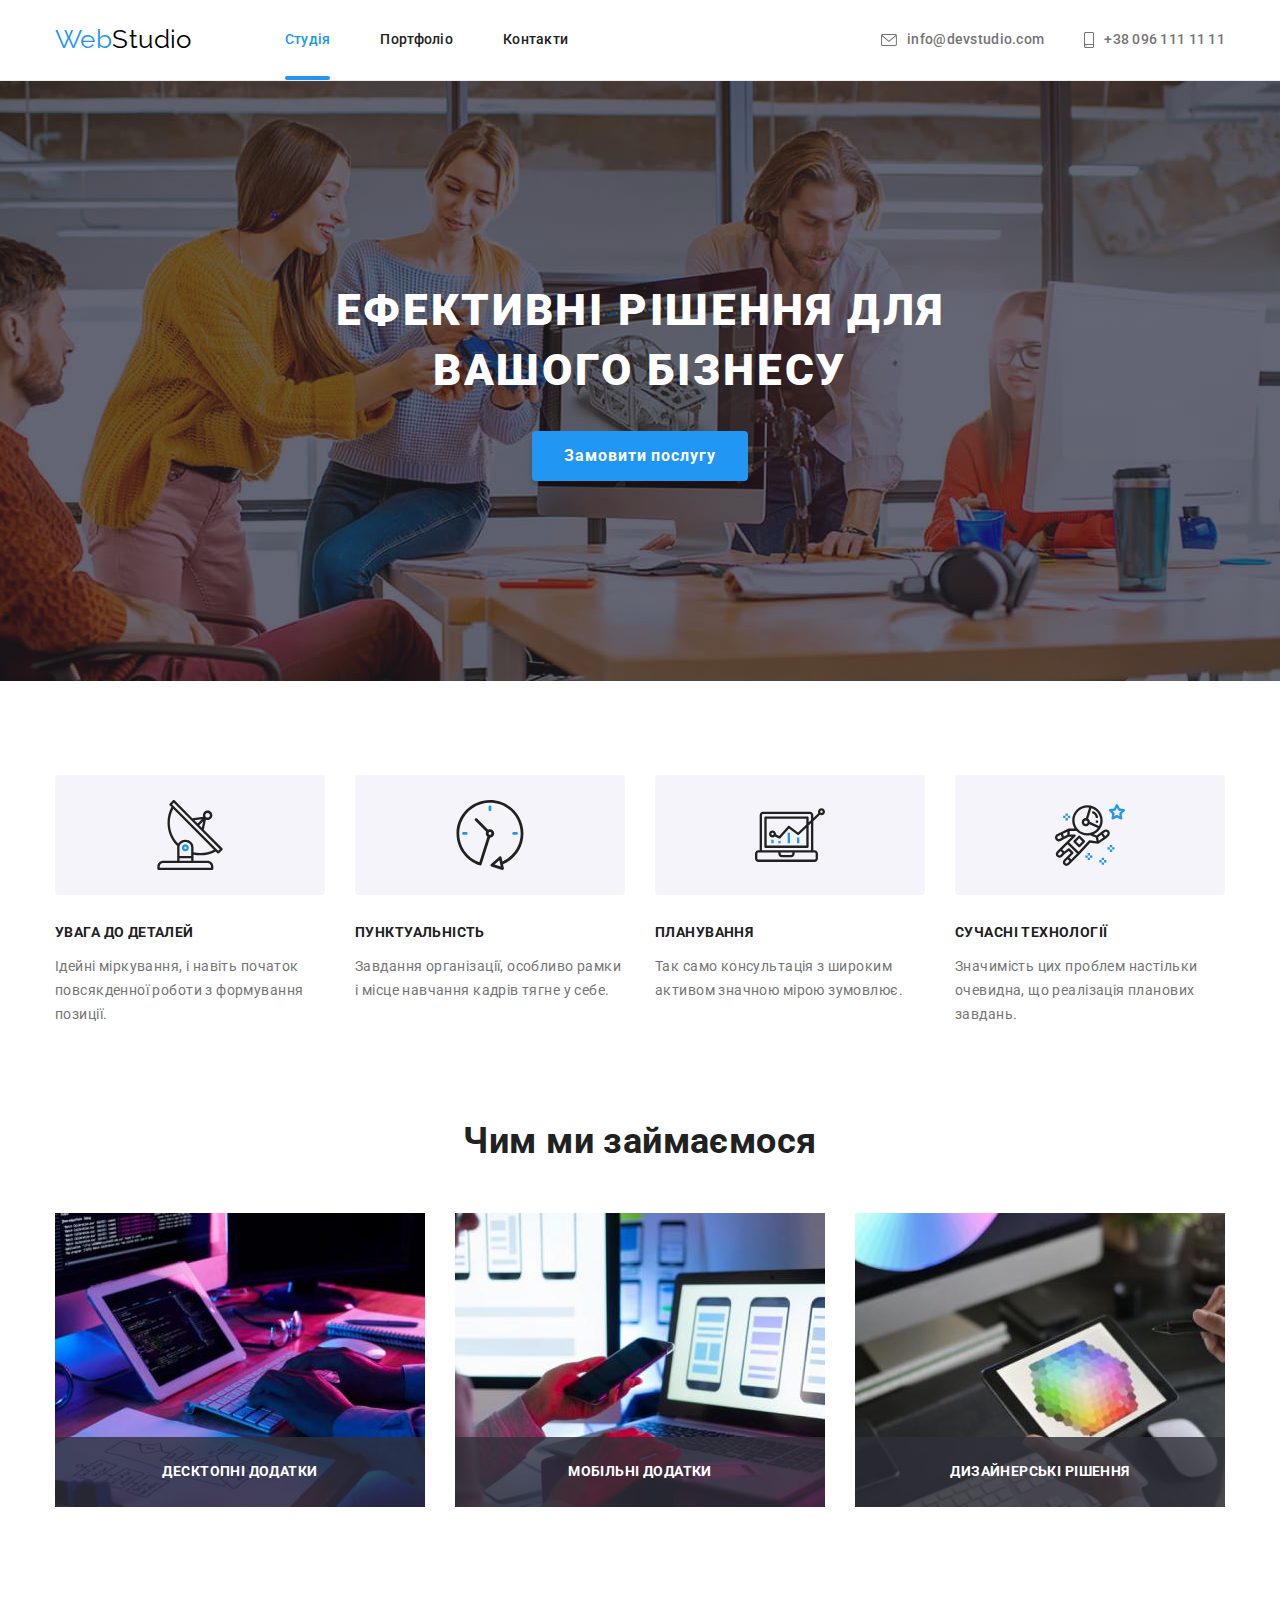
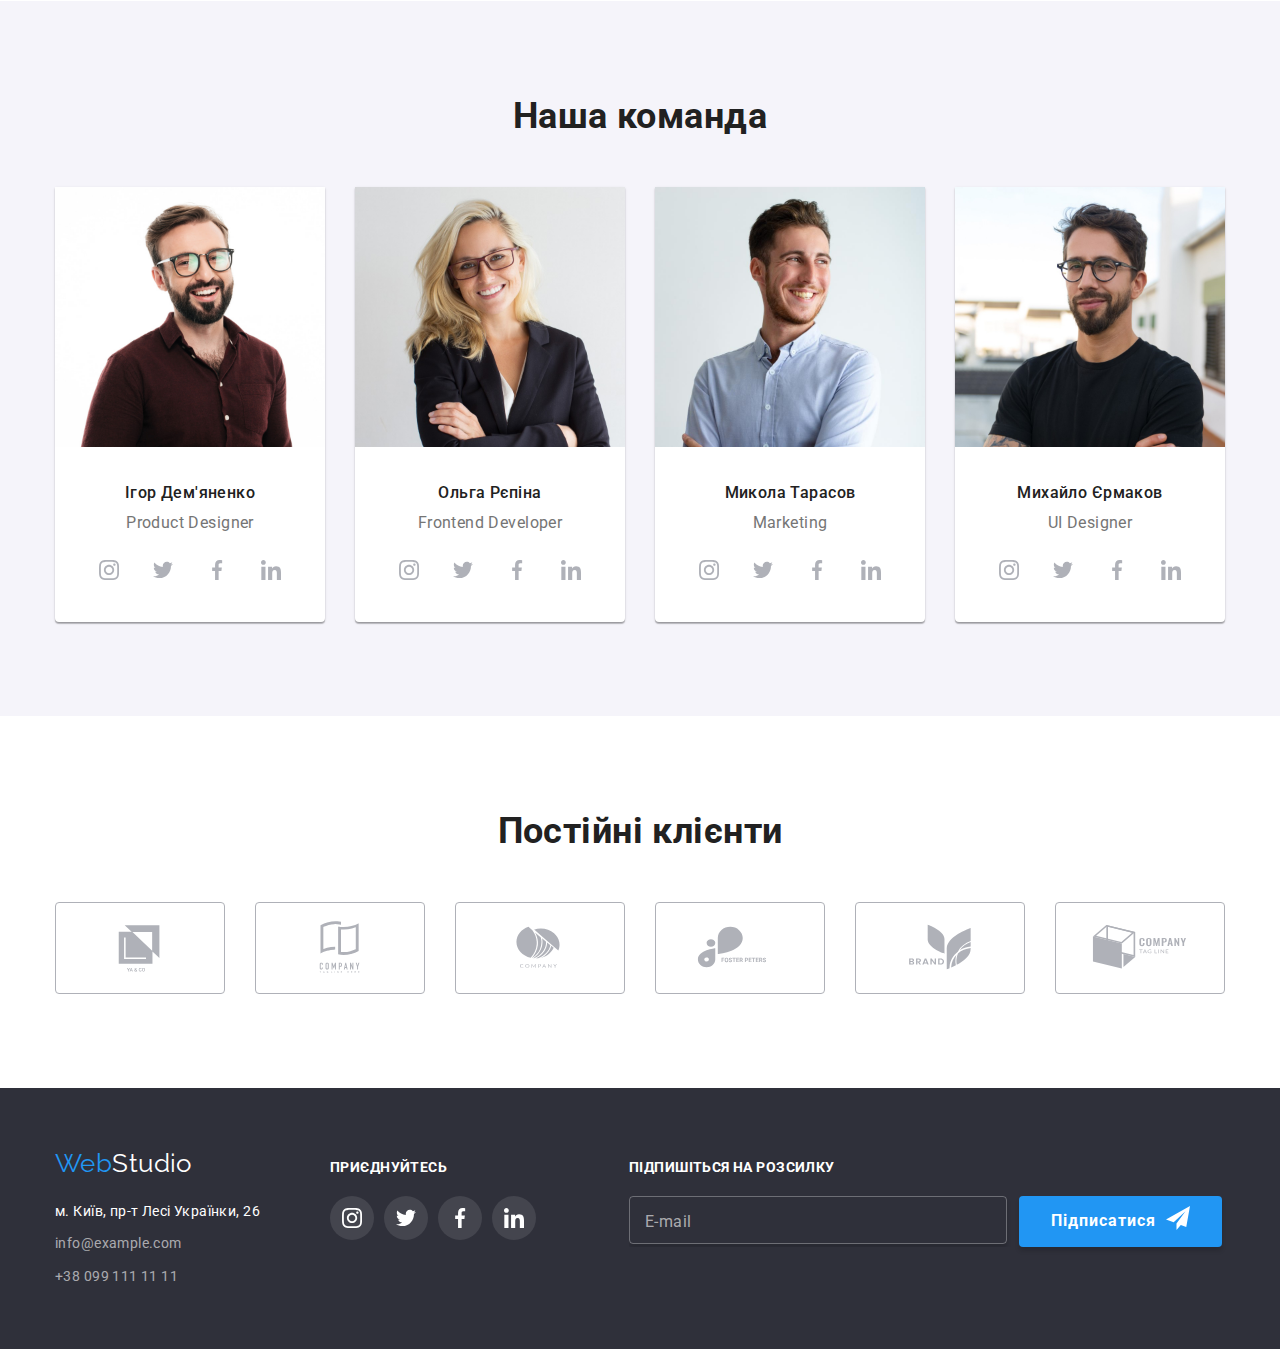
==== index.html @ c9db3774 "init project" ====
<!DOCTYPE html>
<html lang="uk">
  <head>
    <meta charset="UTF-8" />
    <meta http-equiv="X-UA-Compatible" content="IE=edge" />
    <meta name="viewport" content="width=device-width, initial-scale=1.0" />
    <title>WebStudio</title>

    <link rel="preconnect" href="https://fonts.googleapis.com" />
    <link rel="preconnect" href="https://fonts.gstatic.com" crossorigin />
    <link
      href="https://fonts.googleapis.com/css2?family=Raleway:wght@700&family=Roboto:wght@400;500;700;900&display=swap"
      rel="stylesheet"
    />
    <link
      rel="stylesheet"
      href="https://cdnjs.cloudflare.com/ajax/libs/modern-normalize/1.1.0/modern-normalize.min.css"
    />
    <link rel="stylesheet" href="./css/main.min.css" />
  </head>

  <body>
    <header class="page-header">
      <div class="container page-header__main-nav">
        <a href="./index.html" class="logo page-header__logo"
          ><span class="logo__text">Web</span>Studio</a
        >

        <nav class="page-header__nav">
          <ul class="site-nav">
            <li class="site-nav__item">
              <a href="./index.html" class="site-nav__link site-nav__link--current"
                >Студія</a
              >
            </li>
            <li class="site-nav__item">
              <a href="./portfolio.html" class="site-nav__link">Портфоліо</a>
            </li>
            <li class="site-nav__item">
              <a href="/" class="site-nav__link">Контакти</a>
            </li>
          </ul>
        </nav>

        <ul class="contact">
          <li class="contact__item">
            <a href="mailto:info@devstudio.com" class="contact__link">
              <svg class="contact__icon" width="16" height="12">
                <use href="./images/symbol-defs.svg#icon-envelope"></use>
              </svg>
              <span>info@devstudio.com</span>
            </a>
          </li>
          <li class="contact__item">
            <a href="tel:+380961111111" class="contact__link">
              <svg class="contact__icon" width="10" height="16">
                <use href="./images/symbol-defs.svg#icon-smartphone"></use>
              </svg>
              <span>+38 096 111 11 11</span>
            </a>
          </li>
        </ul>
      </div>
    </header>

    <main>
      <section class="hero">
        <h1 class="hero__title">Ефективні рішення для вашого бізнесу</h1>
        <button class="button" type="button" data-modal-open>
          Замовити послугу
        </button>
      </section>

      <section class="section features-page">
        <div class="container">
          <h2 class="section__title visually-hidden">Особливості</h2>

          <ul class="features">
            <li class="features__item">
              <div class="features__icon-box">
                <svg class="features__icon" width="70" height="70">
                  <use href="./images/symbol-defs.svg#icon-antenna"></use>
                </svg>
              </div>
              <h3 class="features__title">УВАГА ДО ДЕТАЛЕЙ</h3>
              <p class="features__text">
                Ідейні міркування, і навіть початок повсякденної роботи з
                формування позиції.
              </p>
            </li>
            <li class="features__item">
              <div class="features__icon-box">
                <svg class="features__icon" width="70" height="70">
                  <use href="./images/symbol-defs.svg#icon-clock"></use>
                </svg>
              </div>
              <h3 class="features__title">ПУНКТУАЛЬНІСТЬ</h3>
              <p class="features__text">
                Завдання організації, особливо рамки і місце навчання кадрів
                тягне у себе.
              </p>
            </li>
            <li class="features__item">
              <div class="features__icon-box">
                <svg class="features__icon" width="70" height="70">
                  <use href="./images/symbol-defs.svg#icon-diagram"></use>
                </svg>
              </div>
              <h3 class="features__title">ПЛАНУВАННЯ</h3>
              <p class="features__text">
                Так само консультація з широким активом значною мірою зумовлює.
              </p>
            </li>
            <li class="features__item">
              <div class="features__icon-box">
                <svg class="features__icon" width="70" height="70">
                  <use href="./images/symbol-defs.svg#icon-astronaut"></use>
                </svg>
              </div>
              <h3 class="features__title">СУЧАСНІ ТЕХНОЛОГІЇ</h3>
              <p class="features__text">
                Значимість цих проблем настільки очевидна, що реалізація
                планових завдань.
              </p>
            </li>
          </ul>
        </div>
      </section>

      <section class="section directions-page">
        <div class="container">
          <h2 class="section__title">Чим ми займаємося</h2>

          <ul class="directions">
            <li class="directions__item">
              <img
                class="directions__img"
                src="./images/box1.jpeg"
                alt="Десктопні додатки"
                width="370"
              />
              <p class="directions__text">Десктопні додатки</p>
            </li>
            <li class="directions__item">
              <img
                class="directions__img"
                src="./images/box2.jpeg"
                alt="Мобільні додатки"
                width="370"
              />
              <p class="directions__text">Мобільні додатки</p>
            </li>
            <li class="directions__item">
              <img
                class="directions__img"
                src="./images/box3.jpeg"
                alt="Дизайнерські рішення"
                width="370"
              />
              <p class="directions__text">Дизайнерські рішення</p>
            </li>
          </ul>
        </div>
      </section>

      <section class="section team-page">
        <div class="container">
          <h2 class="section__title">Наша команда</h2>

          <ul class="team">
            <li class="team__item">
              <img
                class="team__photo"
                src="./images/team-card-1.jpeg"
                alt="Фото Ігоря Дем'яненко"
                width="270"
                height="260"
              />
              <h3 class="team__title">Ігор Дем'яненко</h3>
              <p class="team__text">Product Designer</p>

              <ul class="list social-links">
                <li class="social__item">
                  <a
                    href="/"
                    class="social__link"
                    aria-label="Посилання на інстаграм"
                  >
                    <svg
                      class="social__icon--color-gray"
                      width="20"
                      height="20"
                    >
                      <use href="./images/symbol-defs.svg#icon-instagram"></use>
                    </svg>
                  </a>
                </li>
                <li class="social__item">
                  <a
                    href="/"
                    class="social__link"
                    aria-label="Посилання на твітер"
                  >
                    <svg
                      class="social__icon--color-gray"
                      width="20"
                      height="20"
                    >
                      <use href="./images/symbol-defs.svg#icon-twitter"></use>
                    </svg>
                  </a>
                </li>
                <li class="social__item">
                  <a
                    href="/"
                    class="social__link"
                    aria-label="Посилання на фейсбук"
                  >
                    <svg
                      class="social__icon--color-gray"
                      width="20"
                      height="20"
                    >
                      <use href="./images/symbol-defs.svg#icon-facebook"></use>
                    </svg>
                  </a>
                </li>
                <li class="social__item">
                  <a
                    href="/"
                    class="social__link"
                    aria-label="Посилання на лінкедін"
                  >
                    <svg
                      class="social__icon--color-gray"
                      width="20"
                      height="20"
                    >
                      <use href="./images/symbol-defs.svg#icon-linkedin"></use>
                    </svg>
                  </a>
                </li>
              </ul>
            </li>

            <li class="team__item">
              <img
                class="team__photo"
                src="./images/team-card-2.jpeg"
                alt="Фото Ольги Рєпіной"
                width="270"
                height="260"
              />
              <h3 class="team__title">Ольга Рєпіна</h3>
              <p class="team__text">Frontend Developer</p>

              <ul class="list social-links">
                <li class="social__item">
                  <a
                    href="/"
                    class="social__link"
                    aria-label="Посилання на інстаграм"
                  >
                    <svg
                      class="social__icon--color-gray"
                      width="20"
                      height="20"
                    >
                      <use href="./images/symbol-defs.svg#icon-instagram"></use>
                    </svg>
                  </a>
                </li>
                <li class="social__item">
                  <a
                    href="/"
                    class="social__link"
                    aria-label="Посилання на твітер"
                  >
                    <svg
                      class="social__icon--color-gray"
                      width="20"
                      height="20"
                    >
                      <use href="./images/symbol-defs.svg#icon-twitter"></use>
                    </svg>
                  </a>
                </li>
                <li class="social__item">
                  <a
                    href="/"
                    class="social__link"
                    aria-label="Посилання на фейсбук"
                  >
                    <svg
                      class="social__icon--color-gray"
                      width="20"
                      height="20"
                    >
                      <use href="./images/symbol-defs.svg#icon-facebook"></use>
                    </svg>
                  </a>
                </li>
                <li class="social__item">
                  <a
                    href="/"
                    class="social__link"
                    aria-label="Посилання на лінкедін"
                  >
                    <svg
                      class="social__icon--color-gray"
                      width="20"
                      height="20"
                    >
                      <use href="./images/symbol-defs.svg#icon-linkedin"></use>
                    </svg>
                  </a>
                </li>
              </ul>
            </li>

            <li class="team__item">
              <img
                class="team__photo"
                src="./images/team-card-3.jpeg"
                alt="Фото Миколи Тарасова"
                width="270"
                height="260"
              />
              <h3 class="team__title">Микола Тарасов</h3>
              <p class="team__text">Marketing</p>

              <ul class="list social-links">
                <li class="social__item">
                  <a
                    href="/"
                    class="social__link"
                    aria-label="Посилання на інстаграм"
                  >
                    <svg
                      class="social__icon--color-gray"
                      width="20"
                      height="20"
                    >
                      <use href="./images/symbol-defs.svg#icon-instagram"></use>
                    </svg>
                  </a>
                </li>
                <li class="social__item">
                  <a
                    href="/"
                    class="social__link"
                    aria-label="Посилання на твітер"
                  >
                    <svg
                      class="social__icon--color-gray"
                      width="20"
                      height="20"
                    >
                      <use href="./images/symbol-defs.svg#icon-twitter"></use>
                    </svg>
                  </a>
                </li>
                <li class="social__item">
                  <a
                    href="/"
                    class="social__link"
                    aria-label="Посилання на фейсбук"
                  >
                    <svg
                      class="social__icon--color-gray"
                      width="20"
                      height="20"
                    >
                      <use href="./images/symbol-defs.svg#icon-facebook"></use>
                    </svg>
                  </a>
                </li>
                <li class="social__item">
                  <a
                    href="/"
                    class="social__link"
                    aria-label="Посилання на лінкедін"
                  >
                    <svg
                      class="social__icon--color-gray"
                      width="20"
                      height="20"
                    >
                      <use href="./images/symbol-defs.svg#icon-linkedin"></use>
                    </svg>
                  </a>
                </li>
              </ul>
            </li>

            <li class="team__item">
              <img
                class="team__photo"
                src="./images/team-card-4.jpeg"
                alt="Фото Михайла Єрмакова"
                width="270"
                height="260"
              />
              <h3 class="team__title">Михайло Єрмаков</h3>
              <p class="team__text">UI Designer</p>

              <ul class="list social-links">
                <li class="social__item">
                  <a
                    href="/"
                    class="social__link"
                    aria-label="Посилання на інстаграм"
                  >
                    <svg
                      class="social__icon--color-gray"
                      width="20"
                      height="20"
                    >
                      <use href="./images/symbol-defs.svg#icon-instagram"></use>
                    </svg>
                  </a>
                </li>
                <li class="social__item">
                  <a
                    href="/"
                    class="social__link"
                    aria-label="Посилання на твітер"
                  >
                    <svg
                      class="social__icon--color-gray"
                      width="20"
                      height="20"
                    >
                      <use href="./images/symbol-defs.svg#icon-twitter"></use>
                    </svg>
                  </a>
                </li>
                <li class="social__item">
                  <a
                    href="/"
                    class="social__link"
                    aria-label="Посилання на фейсбук"
                  >
                    <svg
                      class="social__icon--color-gray"
                      width="20"
                      height="20"
                    >
                      <use href="./images/symbol-defs.svg#icon-facebook"></use>
                    </svg>
                  </a>
                </li>
                <li class="social__item">
                  <a
                    href="/"
                    class="social__link"
                    aria-label="Посилання на лінкедін"
                  >
                    <svg
                      class="social__icon--color-gray"
                      width="20"
                      height="20"
                    >
                      <use href="./images/symbol-defs.svg#icon-linkedin"></use>
                    </svg>
                  </a>
                </li>
              </ul>
            </li>
          </ul>
        </div>
      </section>

      <section class="section clients-page">
        <div class="container">
          <h2 class="section__title">Постійні клієнти</h2>

          <ul class="clients">
            <li class="clients__item">
              <a href="/" class="clients__link" aria-label="Посилання на клієнта 1">
                <svg class="clients__icon" width="106" height="60">
                  <use href="./images/symbol-defs.svg#icon-client-one"></use>
                </svg>
              </a>
            </li>
            <li class="clients__item">
              <a href="" class="clients__link" aria-label="Посилання на клієнта 2">
                <svg class="clients__icon" width="106" height="60">
                  <use href="./images/symbol-defs.svg#icon-client-two"></use>
                </svg>
              </a>
            </li>
            <li class="clients__item">
              <a href="" class="clients__link" aria-label="Посилання на клієнта 3">
                <svg class="clients__icon" width="106" height="60">
                  <use href="./images/symbol-defs.svg#icon-client-three"></use>
                </svg>
              </a>
            </li>
            <li class="clients__item">
              <a href="" class="clients__link" aria-label="Посилання на клієнта 4">
                <svg class="clients__icon" width="106" height="60">
                  <use href="./images/symbol-defs.svg#icon-client-four"></use>
                </svg>
              </a>
            </li>
            <li class="clients__item">
              <a href="" class="clients__link" aria-label="Посилання на клієнта 5">
                <svg class="clients__icon" width="106" height="60">
                  <use href="./images/symbol-defs.svg#icon-client-five"></use>
                </svg>
              </a>
            </li>
            <li class="clients__item">
              <a href="" class="clients__link" aria-label="Посилання на клієнта 6">
                <svg class="clients__icon" width="106" height="60">
                  <use href="./images/symbol-defs.svg#icon-client-six"></use>
                </svg>
              </a>
            </li>
          </ul>
        </div>
      </section>
    </main>

    <footer class="page-footer">
      <div class="container page-footer__container">
        <div class="address-page">
          <a href="./index.html" class="logo page-footer__logo"
            ><span class="logo__text">Web</span>Studio</a
          >

          <address>
            <ul class="address">
              <li class="address__item">
                <a
                  class="address__link address__link--white-color"
                  href="https://goo.gl/maps/fJJM2QCTUEpebTVs9"
                  target="_blank"
                  rel="noopener noreferrer"
                  >м. Київ, пр-т Лесі Українки, 26</a
                >
              </li>
              <li class="address__item">
                <a class="address__link" href="mailto:info@example.com"
                  >info@example.com</a
                >
              </li>
              <li class="address__item no-padding-bottom">
                <a class="address__link" href="tel:+380991111111"
                  >+38 099 111 11 11</a
                >
              </li>
            </ul>
          </address>
        </div>

        <div class="social-page">
          <h2 class="footer__title">Приєднуйтесь</h2>

          <ul class="social-links">
            <li class="social__item">
              <a
                class="social__link social__link--background"
                href="/"
                aria-label="Посилання на інстаграм"
              >
                <svg class="social__icon" width="20" height="20">
                  <use href="./images/symbol-defs.svg#icon-instagram"></use>
                </svg>
              </a>
            </li>
            <li class="social__item">
              <a
                class="social__link social__link--background"
                href="/"
                aria-label="Посилання на твітер"
              >
                <svg class="social__icon" width="20" height="20">
                  <use href="./images/symbol-defs.svg#icon-twitter"></use>
                </svg>
              </a>
            </li>
            <li class="social__item">
              <a
                class="social__link social__link--background"
                href="/"
                aria-label="Посилання на фейсбук"
              >
                <svg class="social__icon" width="20" height="20">
                  <use href="./images/symbol-defs.svg#icon-facebook"></use>
                </svg>
              </a>
            </li>
            <li class="social__item">
              <a
                class="social__link social__link--background"
                href="/"
                aria-label="Посилання на лінкедін"
              >
                <svg class="social__icon" width="20" height="20">
                  <use href="./images/symbol-defs.svg#icon-linkedin"></use>
                </svg>
              </a>
            </li>
          </ul>
        </div>

        <div class="form-page">
          <h2 class="footer__title">Підпишіться на розсилку</h2>

          <form class="form-mail">
            <div class="form-mail__field">
              <input
                class="form-mail__input"
                type="email"
                name="mail"
                id="mail"
                placeholder=" "
              />
              <label class="form-mail__label" for="mail">E-mail</label>
            </div>

            <button class="button" type="submit">
              Підписатися
              <svg
                class="button__icon button__icon--left"
                width="24"
                height="24"
              >
                <use href="./images/symbol-defs.svg#icon-send"></use>
              </svg>
            </button>
          </form>
        </div>
      </div>
    </footer>

    <div class="backdrop is-hidden" data-modal>
      <div class="modal">
        <button class="modal__close" type="button" data-modal-close>
          <svg class="modal_icon" width="11" height="11">
            <use href="./images/symbol-defs.svg#icon-vector"></use>
          </svg>
        </button>

        <legend class="form-legend">
          Залиште свої дані, ми вам передзвонимо
        </legend>

        <form class="form-modal">
          <label class="form-modal__field">
            <span class="form-modal__label">Ім'я</span>
            <input class="form-modal__input" type="text" name="name" />
            <svg class="form-modal__icon" width="18" height="18">
              <use href="./images/symbol-defs.svg#icon-person"></use>
            </svg>
          </label>

          <label class="form-modal__field">
            <span class="form-modal__label">Телефон</span>
            <input class="form-modal__input" type="tel" name="tel" />
            <svg class="form-modal__icon" width="18" height="18">
              <use href="./images/symbol-defs.svg#icon-phone"></use>
            </svg>
          </label>

          <label class="form-modal__field">
            <span class="form-modal__label">Пошта</span>
            <input class="form-modal__input" type="email" name="mail" />
            <svg class="form-modal__icon" width="18" height="18">
              <use href="./images/symbol-defs.svg#icon-email"></use>
            </svg>
          </label>

          <label class="form-modal__field">
            <span class="form-modal__label">Коментар</span>
            <textarea
              class="form-modal__comment"
              name="comment"
              rows="7"
              placeholder="Введіть текст"
            ></textarea>
          </label>

          <label class="form-modal__field-check">
            <input
              class="form-modal__input-check"
              type="checkbox"
              name="topic"
              value="js"
            />
            <span class="form-modal__box-check">
              <svg class="form-modal__icon-check" width="12" height="9">
                <use href="./images/symbol-defs.svg#icon-check"></use>
              </svg>
            </span>
            <span class="form-modal__label">
              Погоджуюся з розсилкою та приймаю
              <a class="form-modal__link" href="/"> Умови договору </a>
            </span>
          </label>

          <button class="button button--big" type="submit">Відправити</button>
        </form>
      </div>
    </div>

    <script src="./js/modal.js"></script>
  </body>
</html>
---- css/main.min.css ----
:root{--primary-text-color: #757575;--title-text-color: #212121;--accent-color: #2196F3;--primary-white-color: #FFFFFF;--logo-color: #000;--button-bg-color: #F5F4FA;--footer-bg-color: #2F303A;--icon-color: #AFB1B8;--timing-function: cubic-bezier(0.4, 0, 0.2, 1)}.site-nav,.contact,.address,.social-links,.features,.directions,.team,.clients,.filter,.project{padding:0;margin:0;list-style:none}.visually-hidden{position:absolute;white-space:nowrap;width:1px;height:1px;overflow:hidden;border:0;padding:0;clip:rect(0 0 0 0);-webkit-clip-path:inset(50%);clip-path:inset(50%);margin:-1px}.button,.filter__button{display:-webkit-inline-box;display:-ms-inline-flexbox;display:inline-flex;text-align:center;border:none;border-radius:4px;-webkit-box-shadow:0px 4px 4px rgba(0,0,0,0.15);box-shadow:0px 4px 4px rgba(0,0,0,0.15);font-family:'Roboto', sans-serif;font-size:16px;letter-spacing:0.06em;cursor:pointer}body{position:relative;background-color:var(--primary-white-color);color:var(--primary-text-color);font-family:'Roboto', sans-serif;font-weight:400;font-size:14px;line-height:1.7;letter-spacing:0.03em}.page-header{border-bottom:1px solid #ECECEC}.container{width:1200px;margin:0 auto;padding:0 15px}.page-header__main-nav{display:-webkit-box;display:-ms-flexbox;display:flex;-webkit-box-align:center;-ms-flex-align:center;align-items:center}.logo{display:inline-block;color:var(--logo-color);font-family:'Raleway', sans-serif;font-size:26px;line-height:1.2;text-decoration:none}.logo__text{color:var(--accent-color)}.page-header__logo{padding-top:24px;padding-bottom:24px}.page-footer__logo{margin-bottom:20px;color:var(--primary-white-color)}.site-nav{display:-webkit-box;display:-ms-flexbox;display:flex;margin-left:93px}.site-nav__item{position:relative;display:-webkit-box;display:-ms-flexbox;display:flex;-webkit-box-align:center;-ms-flex-align:center;align-items:center;padding-top:32px;padding-bottom:32px}.site-nav__item:not(:last-child){margin-right:50px}.site-nav__link{display:block;color:var(--title-text-color);font-weight:500;line-height:1.14;letter-spacing:0.02em;text-decoration:none;-webkit-transition:color 250ms var(--timing-function);transition:color 250ms var(--timing-function)}.site-nav__link:hover,.site-nav__link :focus{color:var(--accent-color)}.site-nav__link--current{color:var(--accent-color)}.site-nav__link--current::after{position:absolute;bottom:0;left:0;content:"";width:100%;height:4px;background:#2196F3;border-radius:2px}.contact{display:-webkit-box;display:-ms-flexbox;display:flex;-ms-flex-wrap:wrap;flex-wrap:wrap;-webkit-box-align:center;-ms-flex-align:center;align-items:center;margin-left:auto}.contact__item{position:relative;display:-webkit-box;display:-ms-flexbox;display:flex;-webkit-box-align:center;-ms-flex-align:center;align-items:center;padding-top:32px;padding-bottom:32px}.contact__item+.contact__item{margin-left:30px}.contact__link{display:-webkit-box;display:-ms-flexbox;display:flex;-ms-flex-wrap:wrap;flex-wrap:wrap;-webkit-box-align:center;-ms-flex-align:center;align-items:center;margin-left:10px;color:var(--primary-text-color);font-weight:500;line-height:1.14;letter-spacing:0.02em;text-decoration:none;-webkit-transition:color 250ms var(--timing-function);transition:color 250ms var(--timing-function)}.contact__link:hover,.contact__link:focus{color:var(--accent-color)}.contact__icon{display:block;margin-right:10px;fill:var(--primary-text-color);-webkit-transition:fill 250ms var(--timing-function);transition:fill 250ms var(--timing-function)}.contact__link:hover .contact__icon,.contact__link:focus .contact__icon{fill:var(--accent-color)}.button{padding:10px 32px;background-color:var(--accent-color);color:var(--primary-white-color);font-weight:700;line-height:1.9;-webkit-transition:background-color 250ms var(--timing-function);transition:background-color 250ms var(--timing-function)}.button--big{padding:10px 52px}.button:hover,.button:focus{background-color:#188CE8}.button__icon{fill:var(--primary-white-color)}.button__icon--left{margin-left:10px}.section{padding-top:94px;padding-bottom:94px}.section__title{margin-top:0;margin-bottom:50px;color:var(--title-text-color);font-weight:700;font-size:36px;line-height:1.17;text-align:center}.page-footer{padding:60px 0;background-color:var(--footer-bg-color)}.page-footer__container{display:-webkit-box;display:-ms-flexbox;display:flex;-ms-flex-wrap:wrap;flex-wrap:wrap;-webkit-box-align:start;-ms-flex-align:start;align-items:flex-start}.footer__title{margin-top:12px;margin-bottom:20px;color:var(--primary-white-color);font-size:14px;font-weight:700;line-height:1.14;text-transform:uppercase}.address-page{margin-right:70px}.address__item:not(:last-child){margin-bottom:9px}.address__item:first-child .address__link:hover,.address__item:first-child .address__link:focus{color:var(--accent-color)}.address__link{color:rgba(255,255,255,0.6);font-style:normal;text-decoration:none;-webkit-transition:color 250ms var(--timing-function);transition:color 250ms var(--timing-function)}.address__link:hover,.address__link:focus{color:var(--accent-color)}.address__link--white-color{color:var(--primary-white-color);-webkit-transition:color 250ms var(--timing-function);transition:color 250ms var(--timing-function)}.social-page{margin-right:93px}.social-links{display:-webkit-box;display:-ms-flexbox;display:flex;-ms-flex-wrap:wrap;flex-wrap:wrap;-webkit-box-pack:center;-ms-flex-pack:center;justify-content:center}.social__item:not(:last-child){margin-right:10px}.social__item:not(:nth-last-child(-n+4)){margin-bottom:10px}.social__link{display:-webkit-box;display:-ms-flexbox;display:flex;-webkit-box-pack:center;-ms-flex-pack:center;justify-content:center;-webkit-box-align:center;-ms-flex-align:center;align-items:center;width:44px;height:44px;border-radius:50% 50%;-webkit-transition:background-color 250ms var(--timing-function);transition:background-color 250ms var(--timing-function);cursor:pointer}.social__link:hover,.social__link:focus{background-color:var(--accent-color)}.social__link--background{background-color:rgba(255,255,255,0.1)}.social__icon{fill:var(--primary-white-color)}.social__icon--color-gray{fill:var(--icon-color);-webkit-transition:fill 250ms var(--timing-function);transition:fill 250ms var(--timing-function)}.social__link:hover .social__icon--color-gray,.social__link:focus .social__icon--color-gray{fill:var(--primary-white-color)}.form-mail{display:-webkit-box;display:-ms-flexbox;display:flex}.form-mail__field{position:relative;overflow:hidden}.form-mail__input{display:inline-block;min-width:378px;padding:15px 16px;margin-right:12px;background-color:rgba(255,255,255,0);color:var(--primary-text-color);border:1px solid rgba(255,255,255,0.3);-webkit-box-shadow:0px 4px 4px rgba(0,0,0,0.15);box-shadow:0px 4px 4px rgba(0,0,0,0.15);border-radius:4px;outline:transparent;-webkit-transition:border 250ms var(--timing-function);transition:border 250ms var(--timing-function)}.form-mail__input:not(:placeholder-shown)+.form-mail__label{-webkit-transform:translateY(150%);transform:translateY(150%)}.form-mail__label{position:absolute;top:50%;left:16px;color:rgba(255,255,255,0.6);font-size:16px;line-height:1.25;-webkit-transform:translateY(-50%);transform:translateY(-50%);-webkit-transition:-webkit-transform 250ms var(--timing-function);transition:-webkit-transform 250ms var(--timing-function);transition:transform 250ms var(--timing-function);transition:transform 250ms var(--timing-function), -webkit-transform 250ms var(--timing-function)}.form-mail__input:hover+.form-mail__label,.form-mail__input:focus+.form-mail__label{-webkit-transform:translateY(150%);transform:translateY(150%)}.backdrop{position:fixed;top:0;left:0;width:100%;height:100%;background-color:rgba(0,0,0,0.2);opacity:1;-webkit-transition:opacity 1000ms var(--timing-function);transition:opacity 1000ms var(--timing-function)}.backdrop.is-hidden{opacity:0;pointer-events:none}.backdrop.is-hidden .modal{-webkit-transform:translate(-50%, -50%) scale(0);transform:translate(-50%, -50%) scale(0)}.modal{position:absolute;min-width:528px;top:50%;left:50%;padding:40px;text-align:center;background-color:#FFFFFF;-webkit-box-shadow:0px 1px 3px rgba(0,0,0,0.12),0px 1px 1px rgba(0,0,0,0.14),0px 2px 1px rgba(0,0,0,0.2);box-shadow:0px 1px 3px rgba(0,0,0,0.12),0px 1px 1px rgba(0,0,0,0.14),0px 2px 1px rgba(0,0,0,0.2);border-radius:4px;-webkit-transform:translate(-50%, -50%) scale(1);transform:translate(-50%, -50%) scale(1);-webkit-transition:-webkit-transform 500ms var(--timing-function) 1000ms;transition:-webkit-transform 500ms var(--timing-function) 1000ms;transition:transform 500ms var(--timing-function) 1000ms;transition:transform 500ms var(--timing-function) 1000ms, -webkit-transform 500ms var(--timing-function) 1000ms}.modal__close{position:absolute;top:8px;right:8px;width:30px;height:30px;background-color:var(--primary-white-color);border:1px solid rgba(0,0,0,0.1);border-radius:50% 50%;-webkit-transition:border 250ms var(--timing-function),fill 250ms var(--timing-function);transition:border 250ms var(--timing-function),fill 250ms var(--timing-function);cursor:pointer}.modal__close:hover,.modal__close:focus{border:1px solid var(--accent-color);fill:var(--accent-color)}.form-legend{margin-bottom:12px;color:var(--title-text-color);font-weight:700;font-size:20px;line-height:1.15}.form-modal{width:100%;margin-left:auto;margin-right:auto}.form-modal__field{position:relative;display:-webkit-box;display:-ms-flexbox;display:flex;-webkit-box-orient:vertical;-webkit-box-direction:normal;-ms-flex-direction:column;flex-direction:column;text-align:left;font-size:12px;line-height:1.17;letter-spacing:0.01em}.form-modal__field:not(:nth-last-child(3)){margin-bottom:10px}.form-modal__field:nth-last-child(3){margin-bottom:20px}.form-modal__input{margin:0;padding:11px 12px 11px 42px;color:#000;border:1px solid rgba(33,33,33,0.2);border-radius:4px;font-family:'Roboto', sans-serif;font-weight:400;font-size:16px;line-height:0;-webkit-transition:border 250ms var(--timing-function);transition:border 250ms var(--timing-function);cursor:pointer}.form-modal__input:hover,.form-modal__input:focus{border:1px solid var(--accent-color)}.form-modal__comment{resize:none;padding:11px 16px;color:#000;border:1px solid rgba(33,33,33,0.2);border-radius:4px;-webkit-transition:border 250ms var(--timing-function);transition:border 250ms var(--timing-function);cursor:pointer}.form-modal__comment::-webkit-input-placeholder{color:rgba(117,117,117,0.5)}.form-modal__comment:-ms-input-placeholder{color:rgba(117,117,117,0.5)}.form-modal__comment::-ms-input-placeholder{color:rgba(117,117,117,0.5)}.form-modal__comment::placeholder{color:rgba(117,117,117,0.5)}.form-modal__comment:hover,.form-modal__comment:focus{border:1px solid var(--accent-color)}.form-modal__label{margin-bottom:4px}.form-modal__icon{position:absolute;bottom:calc(0% + 12px);left:12px;fill:var(--title-text-color);-webkit-transition:fill 250ms var(--timing-function);transition:fill 250ms var(--timing-function)}.form-modal__field:hover .form-modal__icon,.form-modal__input:focus+.form-modal__icon{fill:var(--accent-color)}.form-modal__field-check{display:-webkit-box;display:-ms-flexbox;display:flex;margin-bottom:30px;-webkit-box-align:center;-ms-flex-align:center;align-items:center;-webkit-box-pack:center;-ms-flex-pack:center;justify-content:center;cursor:pointer}.form-modal__input-check{-webkit-appearance:none;-moz-appearance:none;appearance:none;position:absolute}.form-modal__input-check:checked+.form-modal__box-check{border-color:var(--accent-color);background-color:var(--accent-color);background-origin:content-box}.form-modal__input-check:checked+.form-modal__box-check .form-modal__icon-check{fill:var(--primary-white-color)}.form-modal__box-check{position:relative;display:inline-block;width:16px;height:15px;margin-right:9px;border:2px solid var(--title-text-color);border-radius:4px;-webkit-transition:background-color 250ms var(--timing-function),border 250ms var(--timing-function);transition:background-color 250ms var(--timing-function),border 250ms var(--timing-function)}.form-modal__input-check:focus+.form-modal__box-check{outline:var(--accent-color);border:2px solid blue}.form-modal__icon-check{position:absolute;top:50%;left:50%;-webkit-transform:translate(-50%, -50%);transform:translate(-50%, -50%);fill:transparent;-webkit-transition:fill 250ms var(--timing-function);transition:fill 250ms var(--timing-function)}.form-modal__link{color:var(--accent-color)}.hero{max-width:1600px;min-height:600px;margin-left:auto;margin-right:auto;padding-top:200px;padding-bottom:200px;text-align:center;background-color:var(--primary-text-colo);background-image:-webkit-gradient(linear, left top, right top, from(rgba(47,48,58,0.4)), to(rgba(47,48,58,0.4))),url(../images/bagraund-img.jpeg);background-image:linear-gradient(to right, rgba(47,48,58,0.4), rgba(47,48,58,0.4)),url(../images/bagraund-img.jpeg);background-repeat:no-repeat;background-size:cover;background-position:center}.hero__title{max-width:696px;margin-top:0;margin-bottom:30px;margin-left:auto;margin-right:auto;color:var(--primary-white-color);font-weight:900;font-size:44px;line-height:1.36;letter-spacing:0.06em;text-transform:uppercase}.features-page{padding-bottom:0}.features{display:-webkit-box;display:-ms-flexbox;display:flex;-ms-flex-wrap:wrap;flex-wrap:wrap}.features__item{width:calc((100% - 90px) / 4)}.features__item:not(:nth-child(4n)){margin-right:30px}.features__item:not(:nth-last-child(-n+4)){margin-bottom:30px}.features__icon-box{display:-webkit-box;display:-ms-flexbox;display:flex;-webkit-box-align:center;-ms-flex-align:center;align-items:center;-webkit-box-pack:center;-ms-flex-pack:center;justify-content:center;height:120px;margin-bottom:30px;background-color:var(--button-bg-color);border-radius:4px}.features__title{margin-top:0;margin-bottom:10;color:var(--title-text-color);font-weight:700;font-size:14px;line-height:1.14;text-transform:uppercase}.features__text{margin-top:0;margin-bottom:0}.directions{display:-webkit-box;display:-ms-flexbox;display:flex;-ms-flex-wrap:wrap;flex-wrap:wrap}.directions__item{position:relative;width:calc((100% - 60px) / 3);line-height:0}.directions__item:not(:nth-child(3n)){margin-right:30px}.directions__item:not(:nth-last-child(-n+3)){margin-bottom:30px}.directions__text{position:absolute;width:100%;left:0;bottom:0;margin:0;padding:27px 0;background-color:rgba(47,48,58,0.8);color:#FFFFFF;font-weight:700;line-height:1.14;text-align:center;text-transform:uppercase}.team-page{background-color:var(--button-bg-color)}.team{display:-webkit-box;display:-ms-flexbox;display:flex;-ms-flex-wrap:wrap;flex-wrap:wrap}.team__item{text-align:center;width:calc((100% - 90px) / 4);padding-bottom:30px;background-color:var(--primary-white-color);-webkit-box-shadow:0px 1px 3px rgba(0,0,0,0.12),0px 1px 1px rgba(0,0,0,0.14),0px 2px 1px rgba(0,0,0,0.2);box-shadow:0px 1px 3px rgba(0,0,0,0.12),0px 1px 1px rgba(0,0,0,0.14),0px 2px 1px rgba(0,0,0,0.2);border-radius:0px 0px 4px 4px}.team__item:not(:nth-child(4n)){margin-right:30px}.team__item:not(:nth-last-child(-n+4)){margin-bottom:30px}.team__photo{margin-bottom:30px}.team__title{margin-top:0;margin-bottom:10px;color:var(--title-text-color);font-weight:500;font-size:16px;line-height:1.18}.team__text{margin-top:0;margin-bottom:16px;font-size:16px;line-height:1.19}.clients{display:-webkit-box;display:-ms-flexbox;display:flex;-ms-flex-wrap:wrap;flex-wrap:wrap}.clients__item{display:block;width:calc((100% - 150px) / 6)}.clients__item:not(:nth-child(6n)){margin-right:30px}.clients__item:not(:nth-last-child(-n+6)){margin-bottom:30px}.clients__link{display:-webkit-box;display:-ms-flexbox;display:flex;-webkit-box-pack:center;-ms-flex-pack:center;justify-content:center;-webkit-box-align:center;-ms-flex-align:center;align-items:center;height:92px;border:1px solid var(--icon-color);border-radius:4px;-webkit-transition:border 250ms var(--timing-function);transition:border 250ms var(--timing-function);cursor:pointer}.clients__link:hover,.clients__link:focus{border:1px solid var(--accent-color)}.clients__icon{fill:var(--icon-color);-webkit-transition:fill 250ms var(--timing-function);transition:fill 250ms var(--timing-function)}.clients__link:hover .clients__icon,.clients__link:focus .clients__icon{fill:var(--accent-color)}.filter{display:-webkit-box;display:-ms-flexbox;display:flex;-ms-flex-wrap:wrap;flex-wrap:wrap;-webkit-box-pack:center;-ms-flex-pack:center;justify-content:center;margin-bottom:50px}.filter__item:not(:last-child){margin-right:8px}.filter__button{padding:6px 22px;background-color:var(--button-bg-color);color:var(--title-text-color);font-weight:500;line-height:1.6;-webkit-transition:background-color 250ms var(--timing-function),color 250ms var(--timing-function),-webkit-box-shadow 250ms var(--timing-function);transition:background-color 250ms var(--timing-function),color 250ms var(--timing-function),-webkit-box-shadow 250ms var(--timing-function);transition:background-color 250ms var(--timing-function),color 250ms var(--timing-function),box-shadow 250ms var(--timing-function);transition:background-color 250ms var(--timing-function),color 250ms var(--timing-function),box-shadow 250ms var(--timing-function),-webkit-box-shadow 250ms var(--timing-function)}.filter__button:hover,.filter__button:focus,.filter__button-active{background-color:var(--accent-color);color:var(--primary-white-color);-webkit-box-shadow:0px 3px 1px rgba(0,0,0,0.1),0px 1px 2px rgba(0,0,0,0.08),0px 2px 2px rgba(0,0,0,0.12);box-shadow:0px 3px 1px rgba(0,0,0,0.1),0px 1px 2px rgba(0,0,0,0.08),0px 2px 2px rgba(0,0,0,0.12)}.project{display:-webkit-box;display:-ms-flexbox;display:flex;-ms-flex-wrap:wrap;flex-wrap:wrap;margin:-15px}.project__item{margin:15px;width:370px;line-height:0}.project__link{display:block;text-decoration:none;-webkit-transition:-webkit-box-shadow 250ms var(--timing-function);transition:-webkit-box-shadow 250ms var(--timing-function);transition:box-shadow 250ms var(--timing-function);transition:box-shadow 250ms var(--timing-function), -webkit-box-shadow 250ms var(--timing-function);cursor:pointer}.project__link:hover,.project__link:focus{-webkit-box-shadow:0px 1px 1px rgba(0,0,0,0.12),0px 4px 4px rgba(0,0,0,0.06),1px 4px 6px rgba(0,0,0,0.16);box-shadow:0px 1px 1px rgba(0,0,0,0.12),0px 4px 4px rgba(0,0,0,0.06),1px 4px 6px rgba(0,0,0,0.16)}.project__thumb{position:relative;overflow:hidden}.project__thumb::before{position:absolute;content:"";width:100%;height:100%;background-color:rgba(33,150,243,0.9);-webkit-transform:translateY(100%);transform:translateY(100%);-webkit-transition:-webkit-transform 250ms var(--timing-function);transition:-webkit-transform 250ms var(--timing-function);transition:transform 250ms var(--timing-function);transition:transform 250ms var(--timing-function), -webkit-transform 250ms var(--timing-function)}.project__link:hover .project__thumb::before,.project__link:focus .project__thumb::before{-webkit-transform:translateY(0);transform:translateY(0)}.project__label{position:absolute;width:322px;margin:0;top:150%;left:50%;color:#FFFFFF;font-size:18px;line-height:1.56;-webkit-transform:translate(-50%, -50%);transform:translate(-50%, -50%);-webkit-transition:-webkit-transform 250ms var(--timing-function);transition:-webkit-transform 250ms var(--timing-function);transition:transform 250ms var(--timing-function);transition:transform 250ms var(--timing-function), -webkit-transform 250ms var(--timing-function)}.project__link:hover .project__label,.project__link:focus .project__label{-webkit-transform:translate(-50%, -225%);transform:translate(-50%, -225%)}.project__description{padding:20px 24px;border-right:1px solid #EEEEEE;border-left:1px solid #EEEEEE;border-bottom:1px solid #EEEEEE;text-align:left}.project__title{margin-top:0;margin-bottom:4px;color:var(--title-text-color);font-weight:700;font-size:18px;line-height:2;letter-spacing:0.06em}.project__text{margin-top:0;margin-bottom:0;color:var(--primary-text-color);font-size:16px;line-height:1.88}
/*# sourceMappingURL=main.min.css.map */
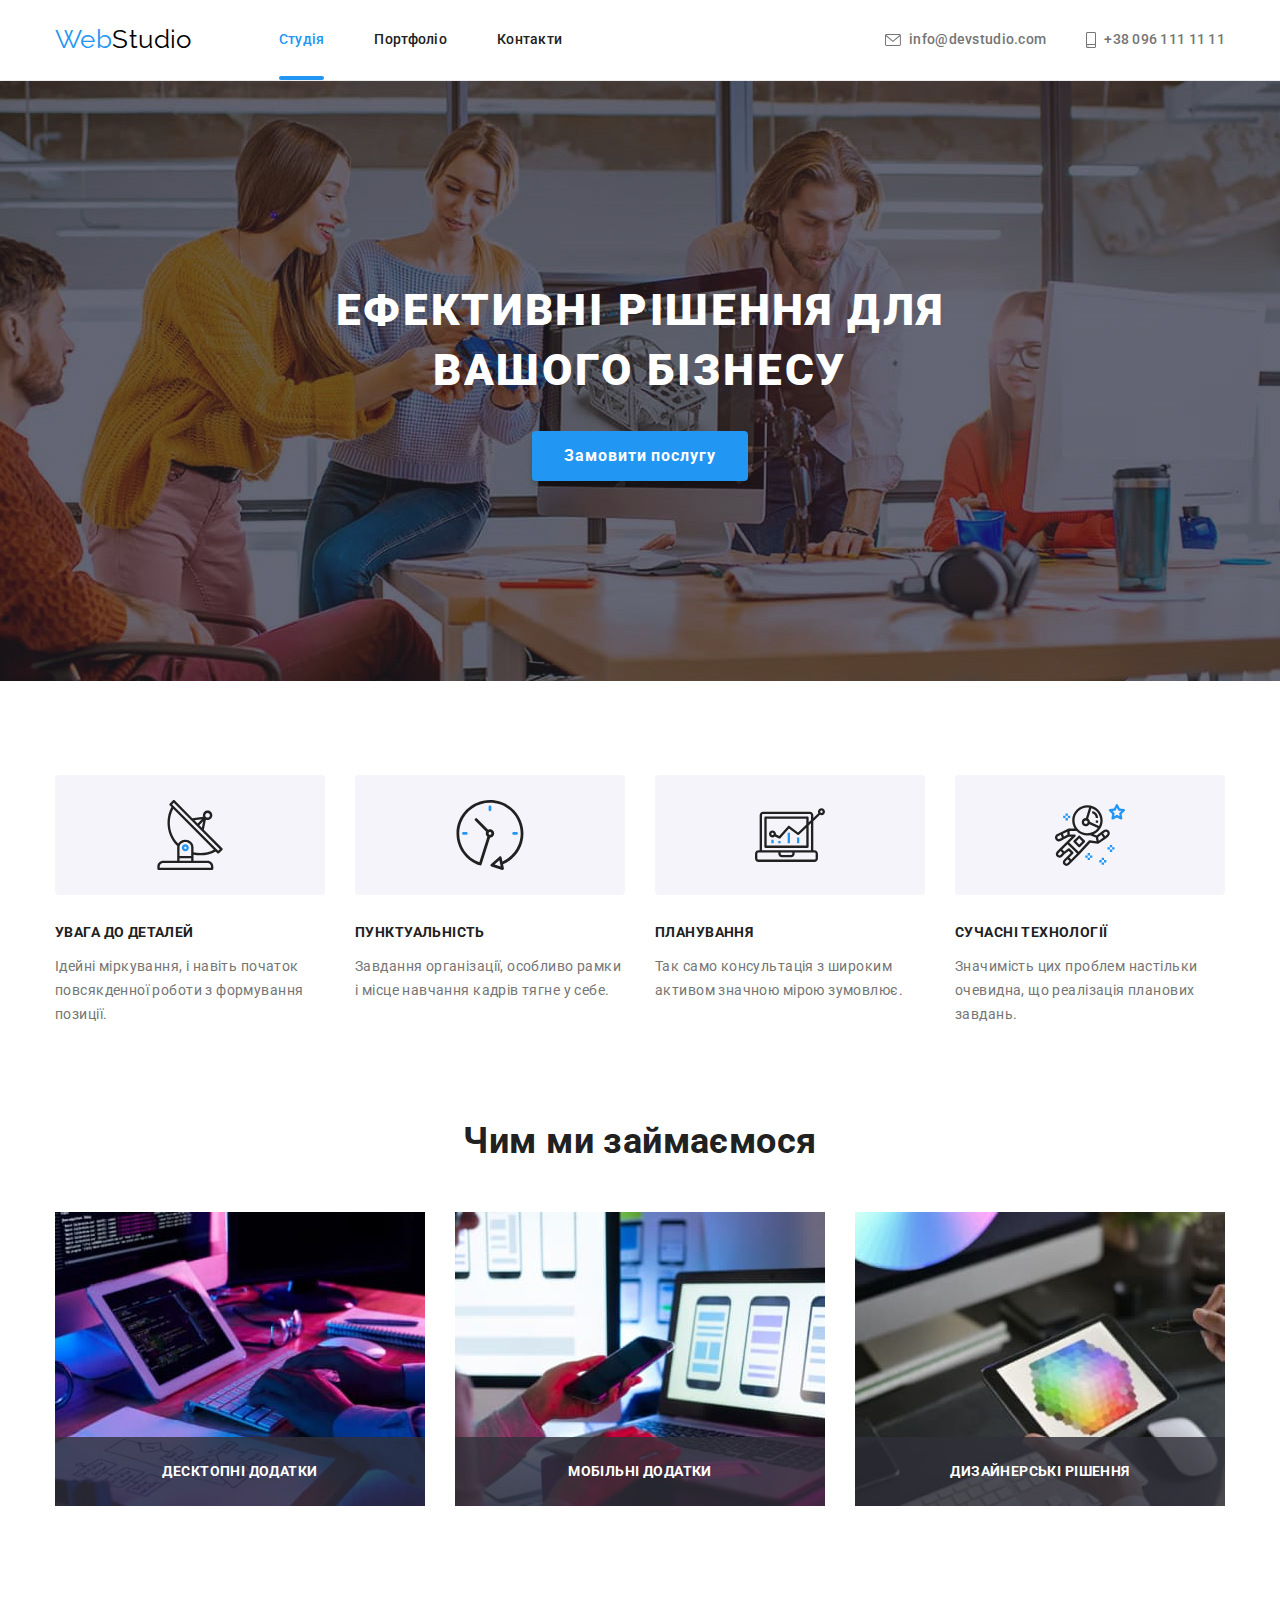
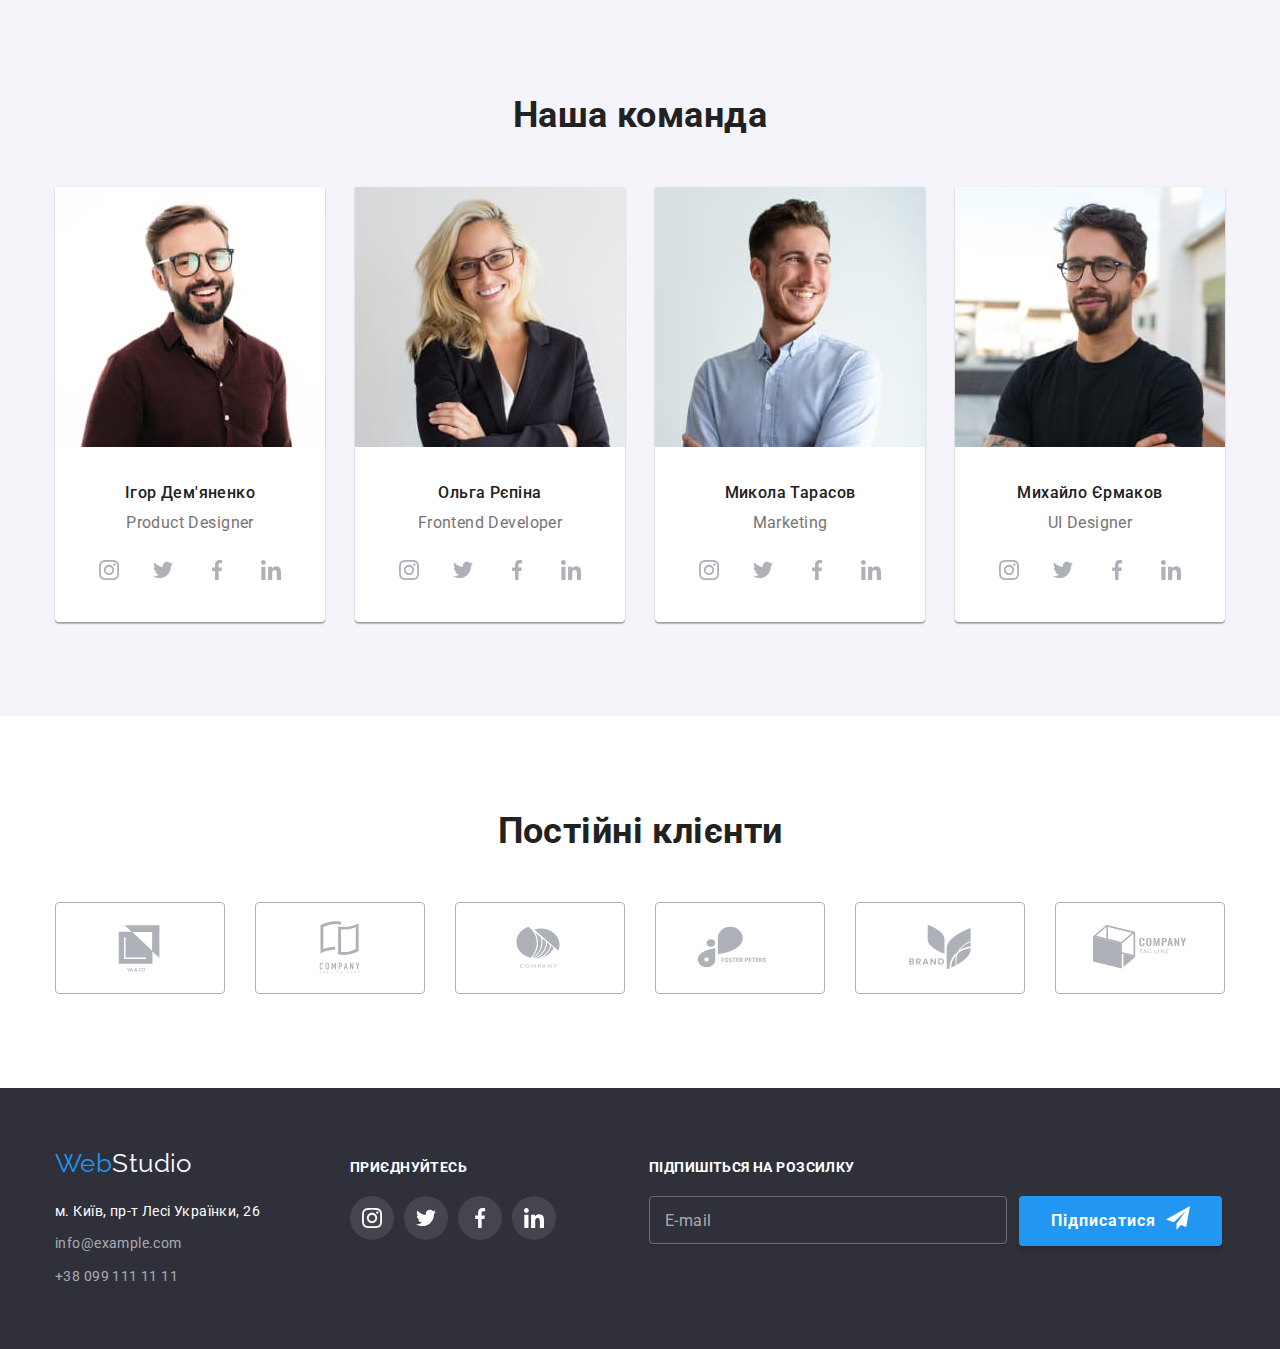
==== commit 3e53cb86: "add pictures and first mobile" ====
--- a/index.html
+++ b/index.html
@@ -2,6 +2,7 @@
 <html lang="uk">
   <head>
     <meta charset="UTF-8" />
+    <meta name="viewport" content="width=device-width, initial-scale=1.0" />
     <meta http-equiv="X-UA-Compatible" content="IE=edge" />
     <meta name="viewport" content="width=device-width, initial-scale=1.0" />
     <title>WebStudio</title>
@@ -27,9 +28,24 @@
         >
 
         <nav class="page-header__nav">
+          <button
+            class="menu__button js-open-menu"
+            type="button"
+            aria-controls="mobile-menu"
+          >
+            <svg width="40" height="40" aria-label="Перемикач мобільного меню">
+              <use
+                class="menu__icon-menu"
+                href="./images/symbol-defs.svg#icon-menu"
+              ></use>
+            </svg>
+          </button>
+
           <ul class="site-nav">
             <li class="site-nav__item">
-              <a href="./index.html" class="site-nav__link site-nav__link--current"
+              <a
+                href="./index.html"
+                class="site-nav__link site-nav__link--current"
                 >Студія</a
               >
             </li>
@@ -133,30 +149,42 @@
 
           <ul class="directions">
             <li class="directions__item">
-              <img
-                class="directions__img"
-                src="./images/box1.jpeg"
-                alt="Десктопні додатки"
-                width="370"
-              />
+              <picture class="directions__img">
+                <source srcset="./images/box1.jpeg 1x,
+                 ./images/box1-2x.jpeg 2x" 
+                 media="(min-width: 1200px)" />
+                
+                 <img
+                  src="./images/box1.jpeg"
+                  alt="Десктопні додатки"
+                />
+              </picture>
               <p class="directions__text">Десктопні додатки</p>
             </li>
             <li class="directions__item">
-              <img
-                class="directions__img"
-                src="./images/box2.jpeg"
-                alt="Мобільні додатки"
-                width="370"
-              />
+              <picture class="directions__img">
+                <source srcset="./images/box2.jpeg 1x,
+                 ./images/box2-2x.jpeg 2x" 
+                 media="(min-width: 1200px)" />
+                
+                 <img
+                  src="./images/box2.jpeg"
+                  alt="Десктопні додатки"
+                />
+              </picture>
               <p class="directions__text">Мобільні додатки</p>
             </li>
             <li class="directions__item">
-              <img
-                class="directions__img"
-                src="./images/box3.jpeg"
-                alt="Дизайнерські рішення"
-                width="370"
-              />
+              <picture class="directions__img">
+                <source srcset="./images/box3.jpeg 1x,
+                 ./images/box3-2x.jpeg 2x" 
+                 media="(min-width: 1200px)" />
+                
+                 <img
+                  src="./images/box3.jpeg"
+                  alt="Десктопні додатки"
+                />
+              </picture>
               <p class="directions__text">Дизайнерські рішення</p>
             </li>
           </ul>
@@ -169,13 +197,28 @@
 
           <ul class="team">
             <li class="team__item">
-              <img
-                class="team__photo"
-                src="./images/team-card-1.jpeg"
-                alt="Фото Ігоря Дем'яненко"
-                width="270"
-                height="260"
-              />
+              <picture>
+                <source srcset="
+                ./images/team-card1-270.jpeg 1x,
+                 ./images/team-card1-270-2x.jpeg 2x" 
+                 media="(min-width: 1200px)" />
+                
+                 <source srcset="
+                 ./images/team-card1-350.jpeg 1x,
+                  ./images/team-card1-350-2x.jpeg 2x" 
+                  media="(min-width: 768px)" />
+
+                 <source srcset="
+                ./images/team-card1.jpeg 1x,
+                 ./images/team-card1-2x.jpeg 2x" 
+                 media="(max-width: 480px)" />
+
+                 <img
+                 class="team__photo"
+                 src="./images/team-card1.jpeg"
+                 alt="Фото Ігоря Дем'яненко"
+                />
+              </picture>
               <h3 class="team__title">Ігор Дем'яненко</h3>
               <p class="team__text">Product Designer</p>
 
@@ -244,13 +287,28 @@
             </li>
 
             <li class="team__item">
-              <img
-                class="team__photo"
-                src="./images/team-card-2.jpeg"
-                alt="Фото Ольги Рєпіной"
-                width="270"
-                height="260"
-              />
+              <picture>
+                <source srcset="
+                ./images/team-card2-270.jpeg 1x,
+                 ./images/team-card2-270-2x.jpeg 2x" 
+                 media="(min-width: 1200px)" />
+                
+                 <source srcset="
+                 ./images/team-card2-350.jpeg 1x,
+                  ./images/team-card2-350-2x.jpeg 2x" 
+                  media="(min-width: 768px)" />
+
+                 <source srcset="
+                ./images/team-card2.jpeg 1x,
+                 ./images/team-card2-2x.jpeg 2x" 
+                 media="(max-width: 480px)" />
+
+                 <img
+                 class="team__photo"
+                 src="./images/team-card2.jpeg"
+                 alt="Фото Ольги Рєпіной"
+                />
+              </picture>
               <h3 class="team__title">Ольга Рєпіна</h3>
               <p class="team__text">Frontend Developer</p>
 
@@ -319,13 +377,29 @@
             </li>
 
             <li class="team__item">
-              <img
-                class="team__photo"
-                src="./images/team-card-3.jpeg"
-                alt="Фото Миколи Тарасова"
-                width="270"
-                height="260"
-              />
+              <picture>
+                <source srcset="
+                ./images/team-card3-270.jpeg 1x,
+                 ./images/team-card3-270-2x.jpeg 2x" 
+                 media="(min-width: 1200px)" />
+                
+                 <source srcset="
+                 ./images/team-card3-350.jpeg 1x,
+                  ./images/team-card3-350-2x.jpeg 2x" 
+                  media="(min-width: 768px)" />
+
+                 <source srcset="
+                ./images/team-card3.jpeg 1x,
+                 ./images/team-card3-2x.jpeg 2x" 
+                 media="(max-width: 480px)" />
+
+                 <img
+                 class="team__photo"
+                 src="./images/team-card3.jpeg"
+                 alt="Фото Миколи Тарасова"
+                />
+              </picture>
+            
               <h3 class="team__title">Микола Тарасов</h3>
               <p class="team__text">Marketing</p>
 
@@ -394,13 +468,29 @@
             </li>
 
             <li class="team__item">
-              <img
-                class="team__photo"
-                src="./images/team-card-4.jpeg"
-                alt="Фото Михайла Єрмакова"
-                width="270"
-                height="260"
-              />
+              <picture>
+                <source srcset="
+                ./images/team-card4-270.jpeg 1x,
+                 ./images/team-card4-270-2x.jpeg 2x" 
+                 media="(min-width: 1200px)" />
+                
+                 <source srcset="
+                 ./images/team-card4-350.jpeg 1x,
+                  ./images/team-card4-350-2x.jpeg 2x" 
+                  media="(min-width: 768px)" />
+
+                 <source srcset="
+                ./images/team-card4.jpeg 1x,
+                 ./images/team-card4-2x.jpeg 2x" 
+                 media="(max-width: 480px)" />
+
+                 <img
+                 class="team__photo"
+                 src="./images/team-card4.jpeg"
+                 alt="Фото Михайла Єрмакова"
+                />
+              </picture>
+              
               <h3 class="team__title">Михайло Єрмаков</h3>
               <p class="team__text">UI Designer</p>
 
@@ -477,42 +567,66 @@
 
           <ul class="clients">
             <li class="clients__item">
-              <a href="/" class="clients__link" aria-label="Посилання на клієнта 1">
+              <a
+                href="/"
+                class="clients__link"
+                aria-label="Посилання на клієнта 1"
+              >
                 <svg class="clients__icon" width="106" height="60">
                   <use href="./images/symbol-defs.svg#icon-client-one"></use>
                 </svg>
               </a>
             </li>
             <li class="clients__item">
-              <a href="" class="clients__link" aria-label="Посилання на клієнта 2">
+              <a
+                href=""
+                class="clients__link"
+                aria-label="Посилання на клієнта 2"
+              >
                 <svg class="clients__icon" width="106" height="60">
                   <use href="./images/symbol-defs.svg#icon-client-two"></use>
                 </svg>
               </a>
             </li>
             <li class="clients__item">
-              <a href="" class="clients__link" aria-label="Посилання на клієнта 3">
+              <a
+                href=""
+                class="clients__link"
+                aria-label="Посилання на клієнта 3"
+              >
                 <svg class="clients__icon" width="106" height="60">
                   <use href="./images/symbol-defs.svg#icon-client-three"></use>
                 </svg>
               </a>
             </li>
             <li class="clients__item">
-              <a href="" class="clients__link" aria-label="Посилання на клієнта 4">
+              <a
+                href=""
+                class="clients__link"
+                aria-label="Посилання на клієнта 4"
+              >
                 <svg class="clients__icon" width="106" height="60">
                   <use href="./images/symbol-defs.svg#icon-client-four"></use>
                 </svg>
               </a>
             </li>
             <li class="clients__item">
-              <a href="" class="clients__link" aria-label="Посилання на клієнта 5">
+              <a
+                href=""
+                class="clients__link"
+                aria-label="Посилання на клієнта 5"
+              >
                 <svg class="clients__icon" width="106" height="60">
                   <use href="./images/symbol-defs.svg#icon-client-five"></use>
                 </svg>
               </a>
             </li>
             <li class="clients__item">
-              <a href="" class="clients__link" aria-label="Посилання на клієнта 6">
+              <a
+                href=""
+                class="clients__link"
+                aria-label="Посилання на клієнта 6"
+              >
                 <svg class="clients__icon" width="106" height="60">
                   <use href="./images/symbol-defs.svg#icon-client-six"></use>
                 </svg>
@@ -706,6 +820,75 @@
       </div>
     </div>
 
+    <div
+      class="container mobile__menu-container js-menu-container"
+      id="mobile-menu"
+    >
+      <button class="menu__button mobile__button js-close-menu" type="button">
+        <svg width="40" height="40" aria-label="Перемикач мобільного меню">
+          <use
+            class="mobile__icon-cross"
+            href="./images/symbol-defs.svg#icon-close-menu"
+          ></use>
+        </svg>
+      </button>
+
+      <nav class="menu__page">
+        <ul class="menu__nav">
+          <li class="menu__item">
+            <a href="./index.html" class="menu__link"
+              >Студія</a
+            >
+          </li>
+          <li class="menu__item">
+            <a href="./portfolio.html" class="menu__link">Портфоліо</a>
+          </li>
+          <li class="menu__item">
+            <a href="/" class="menu__link">Контакти</a>
+          </li>
+        </ul>
+      </nav>
+
+      <div class="menu__contact-page">
+        <ul class="mobile-contact">
+          <li class="mobile-contact__item">
+            <a href="tel:+380961111111" class="mobile-contact__link">
+              <span class="mobile-contact__text">+38 096 111 11 11</span>
+            </a>
+          </li>
+          <li class="mobile-contact__item">
+            <a href="mailto:info@devstudio.com" class="mobile-contact__link">
+              <span>info@devstudio.com</span>
+            </a>
+          </li>
+        </ul>
+  
+        <ul class="mobile-social__links">
+          <li class="mobile-social__item">
+            <a href="/" class="mobile-social__link"> 
+              Instagram
+            </a>
+          </li>
+          <li class="mobile-social__item">
+            <a href="/" class="mobile-social__link">
+              Twitter
+            </a>
+          </li>
+          <li class="mobile-social__item">
+            <a href="/" class="mobile-social__link">
+              Facebook
+            </a>
+          </li>
+          <li class="mobile-social__item">
+            <a href="/" class="mobile-social__link">
+              LinkedIn
+            </a>
+          </li>
+        </ul>
+      </div>
+    </div>
+
     <script src="./js/modal.js"></script>
+    <script src="./js/mobile-menu.js"></script>
   </body>
 </html>
--- a/css/main.min.css
+++ b/css/main.min.css
@@ -1,2 +1,2 @@
-:root{--primary-text-color: #757575;--title-text-color: #212121;--accent-color: #2196F3;--primary-white-color: #FFFFFF;--logo-color: #000;--button-bg-color: #F5F4FA;--footer-bg-color: #2F303A;--icon-color: #AFB1B8;--timing-function: cubic-bezier(0.4, 0, 0.2, 1)}.site-nav,.contact,.address,.social-links,.features,.directions,.team,.clients,.filter,.project{padding:0;margin:0;list-style:none}.visually-hidden{position:absolute;white-space:nowrap;width:1px;height:1px;overflow:hidden;border:0;padding:0;clip:rect(0 0 0 0);-webkit-clip-path:inset(50%);clip-path:inset(50%);margin:-1px}.button,.filter__button{display:-webkit-inline-box;display:-ms-inline-flexbox;display:inline-flex;text-align:center;border:none;border-radius:4px;-webkit-box-shadow:0px 4px 4px rgba(0,0,0,0.15);box-shadow:0px 4px 4px rgba(0,0,0,0.15);font-family:'Roboto', sans-serif;font-size:16px;letter-spacing:0.06em;cursor:pointer}body{position:relative;background-color:var(--primary-white-color);color:var(--primary-text-color);font-family:'Roboto', sans-serif;font-weight:400;font-size:14px;line-height:1.7;letter-spacing:0.03em}.page-header{border-bottom:1px solid #ECECEC}.container{width:1200px;margin:0 auto;padding:0 15px}.page-header__main-nav{display:-webkit-box;display:-ms-flexbox;display:flex;-webkit-box-align:center;-ms-flex-align:center;align-items:center}.logo{display:inline-block;color:var(--logo-color);font-family:'Raleway', sans-serif;font-size:26px;line-height:1.2;text-decoration:none}.logo__text{color:var(--accent-color)}.page-header__logo{padding-top:24px;padding-bottom:24px}.page-footer__logo{margin-bottom:20px;color:var(--primary-white-color)}.site-nav{display:-webkit-box;display:-ms-flexbox;display:flex;margin-left:93px}.site-nav__item{position:relative;display:-webkit-box;display:-ms-flexbox;display:flex;-webkit-box-align:center;-ms-flex-align:center;align-items:center;padding-top:32px;padding-bottom:32px}.site-nav__item:not(:last-child){margin-right:50px}.site-nav__link{display:block;color:var(--title-text-color);font-weight:500;line-height:1.14;letter-spacing:0.02em;text-decoration:none;-webkit-transition:color 250ms var(--timing-function);transition:color 250ms var(--timing-function)}.site-nav__link:hover,.site-nav__link :focus{color:var(--accent-color)}.site-nav__link--current{color:var(--accent-color)}.site-nav__link--current::after{position:absolute;bottom:0;left:0;content:"";width:100%;height:4px;background:#2196F3;border-radius:2px}.contact{display:-webkit-box;display:-ms-flexbox;display:flex;-ms-flex-wrap:wrap;flex-wrap:wrap;-webkit-box-align:center;-ms-flex-align:center;align-items:center;margin-left:auto}.contact__item{position:relative;display:-webkit-box;display:-ms-flexbox;display:flex;-webkit-box-align:center;-ms-flex-align:center;align-items:center;padding-top:32px;padding-bottom:32px}.contact__item+.contact__item{margin-left:30px}.contact__link{display:-webkit-box;display:-ms-flexbox;display:flex;-ms-flex-wrap:wrap;flex-wrap:wrap;-webkit-box-align:center;-ms-flex-align:center;align-items:center;margin-left:10px;color:var(--primary-text-color);font-weight:500;line-height:1.14;letter-spacing:0.02em;text-decoration:none;-webkit-transition:color 250ms var(--timing-function);transition:color 250ms var(--timing-function)}.contact__link:hover,.contact__link:focus{color:var(--accent-color)}.contact__icon{display:block;margin-right:10px;fill:var(--primary-text-color);-webkit-transition:fill 250ms var(--timing-function);transition:fill 250ms var(--timing-function)}.contact__link:hover .contact__icon,.contact__link:focus .contact__icon{fill:var(--accent-color)}.button{padding:10px 32px;background-color:var(--accent-color);color:var(--primary-white-color);font-weight:700;line-height:1.9;-webkit-transition:background-color 250ms var(--timing-function);transition:background-color 250ms var(--timing-function)}.button--big{padding:10px 52px}.button:hover,.button:focus{background-color:#188CE8}.button__icon{fill:var(--primary-white-color)}.button__icon--left{margin-left:10px}.section{padding-top:94px;padding-bottom:94px}.section__title{margin-top:0;margin-bottom:50px;color:var(--title-text-color);font-weight:700;font-size:36px;line-height:1.17;text-align:center}.page-footer{padding:60px 0;background-color:var(--footer-bg-color)}.page-footer__container{display:-webkit-box;display:-ms-flexbox;display:flex;-ms-flex-wrap:wrap;flex-wrap:wrap;-webkit-box-align:start;-ms-flex-align:start;align-items:flex-start}.footer__title{margin-top:12px;margin-bottom:20px;color:var(--primary-white-color);font-size:14px;font-weight:700;line-height:1.14;text-transform:uppercase}.address-page{margin-right:70px}.address__item:not(:last-child){margin-bottom:9px}.address__item:first-child .address__link:hover,.address__item:first-child .address__link:focus{color:var(--accent-color)}.address__link{color:rgba(255,255,255,0.6);font-style:normal;text-decoration:none;-webkit-transition:color 250ms var(--timing-function);transition:color 250ms var(--timing-function)}.address__link:hover,.address__link:focus{color:var(--accent-color)}.address__link--white-color{color:var(--primary-white-color);-webkit-transition:color 250ms var(--timing-function);transition:color 250ms var(--timing-function)}.social-page{margin-right:93px}.social-links{display:-webkit-box;display:-ms-flexbox;display:flex;-ms-flex-wrap:wrap;flex-wrap:wrap;-webkit-box-pack:center;-ms-flex-pack:center;justify-content:center}.social__item:not(:last-child){margin-right:10px}.social__item:not(:nth-last-child(-n+4)){margin-bottom:10px}.social__link{display:-webkit-box;display:-ms-flexbox;display:flex;-webkit-box-pack:center;-ms-flex-pack:center;justify-content:center;-webkit-box-align:center;-ms-flex-align:center;align-items:center;width:44px;height:44px;border-radius:50% 50%;-webkit-transition:background-color 250ms var(--timing-function);transition:background-color 250ms var(--timing-function);cursor:pointer}.social__link:hover,.social__link:focus{background-color:var(--accent-color)}.social__link--background{background-color:rgba(255,255,255,0.1)}.social__icon{fill:var(--primary-white-color)}.social__icon--color-gray{fill:var(--icon-color);-webkit-transition:fill 250ms var(--timing-function);transition:fill 250ms var(--timing-function)}.social__link:hover .social__icon--color-gray,.social__link:focus .social__icon--color-gray{fill:var(--primary-white-color)}.form-mail{display:-webkit-box;display:-ms-flexbox;display:flex}.form-mail__field{position:relative;overflow:hidden}.form-mail__input{display:inline-block;min-width:378px;padding:15px 16px;margin-right:12px;background-color:rgba(255,255,255,0);color:var(--primary-text-color);border:1px solid rgba(255,255,255,0.3);-webkit-box-shadow:0px 4px 4px rgba(0,0,0,0.15);box-shadow:0px 4px 4px rgba(0,0,0,0.15);border-radius:4px;outline:transparent;-webkit-transition:border 250ms var(--timing-function);transition:border 250ms var(--timing-function)}.form-mail__input:not(:placeholder-shown)+.form-mail__label{-webkit-transform:translateY(150%);transform:translateY(150%)}.form-mail__label{position:absolute;top:50%;left:16px;color:rgba(255,255,255,0.6);font-size:16px;line-height:1.25;-webkit-transform:translateY(-50%);transform:translateY(-50%);-webkit-transition:-webkit-transform 250ms var(--timing-function);transition:-webkit-transform 250ms var(--timing-function);transition:transform 250ms var(--timing-function);transition:transform 250ms var(--timing-function), -webkit-transform 250ms var(--timing-function)}.form-mail__input:hover+.form-mail__label,.form-mail__input:focus+.form-mail__label{-webkit-transform:translateY(150%);transform:translateY(150%)}.backdrop{position:fixed;top:0;left:0;width:100%;height:100%;background-color:rgba(0,0,0,0.2);opacity:1;-webkit-transition:opacity 1000ms var(--timing-function);transition:opacity 1000ms var(--timing-function)}.backdrop.is-hidden{opacity:0;pointer-events:none}.backdrop.is-hidden .modal{-webkit-transform:translate(-50%, -50%) scale(0);transform:translate(-50%, -50%) scale(0)}.modal{position:absolute;min-width:528px;top:50%;left:50%;padding:40px;text-align:center;background-color:#FFFFFF;-webkit-box-shadow:0px 1px 3px rgba(0,0,0,0.12),0px 1px 1px rgba(0,0,0,0.14),0px 2px 1px rgba(0,0,0,0.2);box-shadow:0px 1px 3px rgba(0,0,0,0.12),0px 1px 1px rgba(0,0,0,0.14),0px 2px 1px rgba(0,0,0,0.2);border-radius:4px;-webkit-transform:translate(-50%, -50%) scale(1);transform:translate(-50%, -50%) scale(1);-webkit-transition:-webkit-transform 500ms var(--timing-function) 1000ms;transition:-webkit-transform 500ms var(--timing-function) 1000ms;transition:transform 500ms var(--timing-function) 1000ms;transition:transform 500ms var(--timing-function) 1000ms, -webkit-transform 500ms var(--timing-function) 1000ms}.modal__close{position:absolute;top:8px;right:8px;width:30px;height:30px;background-color:var(--primary-white-color);border:1px solid rgba(0,0,0,0.1);border-radius:50% 50%;-webkit-transition:border 250ms var(--timing-function),fill 250ms var(--timing-function);transition:border 250ms var(--timing-function),fill 250ms var(--timing-function);cursor:pointer}.modal__close:hover,.modal__close:focus{border:1px solid var(--accent-color);fill:var(--accent-color)}.form-legend{margin-bottom:12px;color:var(--title-text-color);font-weight:700;font-size:20px;line-height:1.15}.form-modal{width:100%;margin-left:auto;margin-right:auto}.form-modal__field{position:relative;display:-webkit-box;display:-ms-flexbox;display:flex;-webkit-box-orient:vertical;-webkit-box-direction:normal;-ms-flex-direction:column;flex-direction:column;text-align:left;font-size:12px;line-height:1.17;letter-spacing:0.01em}.form-modal__field:not(:nth-last-child(3)){margin-bottom:10px}.form-modal__field:nth-last-child(3){margin-bottom:20px}.form-modal__input{margin:0;padding:11px 12px 11px 42px;color:#000;border:1px solid rgba(33,33,33,0.2);border-radius:4px;font-family:'Roboto', sans-serif;font-weight:400;font-size:16px;line-height:0;-webkit-transition:border 250ms var(--timing-function);transition:border 250ms var(--timing-function);cursor:pointer}.form-modal__input:hover,.form-modal__input:focus{border:1px solid var(--accent-color)}.form-modal__comment{resize:none;padding:11px 16px;color:#000;border:1px solid rgba(33,33,33,0.2);border-radius:4px;-webkit-transition:border 250ms var(--timing-function);transition:border 250ms var(--timing-function);cursor:pointer}.form-modal__comment::-webkit-input-placeholder{color:rgba(117,117,117,0.5)}.form-modal__comment:-ms-input-placeholder{color:rgba(117,117,117,0.5)}.form-modal__comment::-ms-input-placeholder{color:rgba(117,117,117,0.5)}.form-modal__comment::placeholder{color:rgba(117,117,117,0.5)}.form-modal__comment:hover,.form-modal__comment:focus{border:1px solid var(--accent-color)}.form-modal__label{margin-bottom:4px}.form-modal__icon{position:absolute;bottom:calc(0% + 12px);left:12px;fill:var(--title-text-color);-webkit-transition:fill 250ms var(--timing-function);transition:fill 250ms var(--timing-function)}.form-modal__field:hover .form-modal__icon,.form-modal__input:focus+.form-modal__icon{fill:var(--accent-color)}.form-modal__field-check{display:-webkit-box;display:-ms-flexbox;display:flex;margin-bottom:30px;-webkit-box-align:center;-ms-flex-align:center;align-items:center;-webkit-box-pack:center;-ms-flex-pack:center;justify-content:center;cursor:pointer}.form-modal__input-check{-webkit-appearance:none;-moz-appearance:none;appearance:none;position:absolute}.form-modal__input-check:checked+.form-modal__box-check{border-color:var(--accent-color);background-color:var(--accent-color);background-origin:content-box}.form-modal__input-check:checked+.form-modal__box-check .form-modal__icon-check{fill:var(--primary-white-color)}.form-modal__box-check{position:relative;display:inline-block;width:16px;height:15px;margin-right:9px;border:2px solid var(--title-text-color);border-radius:4px;-webkit-transition:background-color 250ms var(--timing-function),border 250ms var(--timing-function);transition:background-color 250ms var(--timing-function),border 250ms var(--timing-function)}.form-modal__input-check:focus+.form-modal__box-check{outline:var(--accent-color);border:2px solid blue}.form-modal__icon-check{position:absolute;top:50%;left:50%;-webkit-transform:translate(-50%, -50%);transform:translate(-50%, -50%);fill:transparent;-webkit-transition:fill 250ms var(--timing-function);transition:fill 250ms var(--timing-function)}.form-modal__link{color:var(--accent-color)}.hero{max-width:1600px;min-height:600px;margin-left:auto;margin-right:auto;padding-top:200px;padding-bottom:200px;text-align:center;background-color:var(--primary-text-colo);background-image:-webkit-gradient(linear, left top, right top, from(rgba(47,48,58,0.4)), to(rgba(47,48,58,0.4))),url(../images/bagraund-img.jpeg);background-image:linear-gradient(to right, rgba(47,48,58,0.4), rgba(47,48,58,0.4)),url(../images/bagraund-img.jpeg);background-repeat:no-repeat;background-size:cover;background-position:center}.hero__title{max-width:696px;margin-top:0;margin-bottom:30px;margin-left:auto;margin-right:auto;color:var(--primary-white-color);font-weight:900;font-size:44px;line-height:1.36;letter-spacing:0.06em;text-transform:uppercase}.features-page{padding-bottom:0}.features{display:-webkit-box;display:-ms-flexbox;display:flex;-ms-flex-wrap:wrap;flex-wrap:wrap}.features__item{width:calc((100% - 90px) / 4)}.features__item:not(:nth-child(4n)){margin-right:30px}.features__item:not(:nth-last-child(-n+4)){margin-bottom:30px}.features__icon-box{display:-webkit-box;display:-ms-flexbox;display:flex;-webkit-box-align:center;-ms-flex-align:center;align-items:center;-webkit-box-pack:center;-ms-flex-pack:center;justify-content:center;height:120px;margin-bottom:30px;background-color:var(--button-bg-color);border-radius:4px}.features__title{margin-top:0;margin-bottom:10;color:var(--title-text-color);font-weight:700;font-size:14px;line-height:1.14;text-transform:uppercase}.features__text{margin-top:0;margin-bottom:0}.directions{display:-webkit-box;display:-ms-flexbox;display:flex;-ms-flex-wrap:wrap;flex-wrap:wrap}.directions__item{position:relative;width:calc((100% - 60px) / 3);line-height:0}.directions__item:not(:nth-child(3n)){margin-right:30px}.directions__item:not(:nth-last-child(-n+3)){margin-bottom:30px}.directions__text{position:absolute;width:100%;left:0;bottom:0;margin:0;padding:27px 0;background-color:rgba(47,48,58,0.8);color:#FFFFFF;font-weight:700;line-height:1.14;text-align:center;text-transform:uppercase}.team-page{background-color:var(--button-bg-color)}.team{display:-webkit-box;display:-ms-flexbox;display:flex;-ms-flex-wrap:wrap;flex-wrap:wrap}.team__item{text-align:center;width:calc((100% - 90px) / 4);padding-bottom:30px;background-color:var(--primary-white-color);-webkit-box-shadow:0px 1px 3px rgba(0,0,0,0.12),0px 1px 1px rgba(0,0,0,0.14),0px 2px 1px rgba(0,0,0,0.2);box-shadow:0px 1px 3px rgba(0,0,0,0.12),0px 1px 1px rgba(0,0,0,0.14),0px 2px 1px rgba(0,0,0,0.2);border-radius:0px 0px 4px 4px}.team__item:not(:nth-child(4n)){margin-right:30px}.team__item:not(:nth-last-child(-n+4)){margin-bottom:30px}.team__photo{margin-bottom:30px}.team__title{margin-top:0;margin-bottom:10px;color:var(--title-text-color);font-weight:500;font-size:16px;line-height:1.18}.team__text{margin-top:0;margin-bottom:16px;font-size:16px;line-height:1.19}.clients{display:-webkit-box;display:-ms-flexbox;display:flex;-ms-flex-wrap:wrap;flex-wrap:wrap}.clients__item{display:block;width:calc((100% - 150px) / 6)}.clients__item:not(:nth-child(6n)){margin-right:30px}.clients__item:not(:nth-last-child(-n+6)){margin-bottom:30px}.clients__link{display:-webkit-box;display:-ms-flexbox;display:flex;-webkit-box-pack:center;-ms-flex-pack:center;justify-content:center;-webkit-box-align:center;-ms-flex-align:center;align-items:center;height:92px;border:1px solid var(--icon-color);border-radius:4px;-webkit-transition:border 250ms var(--timing-function);transition:border 250ms var(--timing-function);cursor:pointer}.clients__link:hover,.clients__link:focus{border:1px solid var(--accent-color)}.clients__icon{fill:var(--icon-color);-webkit-transition:fill 250ms var(--timing-function);transition:fill 250ms var(--timing-function)}.clients__link:hover .clients__icon,.clients__link:focus .clients__icon{fill:var(--accent-color)}.filter{display:-webkit-box;display:-ms-flexbox;display:flex;-ms-flex-wrap:wrap;flex-wrap:wrap;-webkit-box-pack:center;-ms-flex-pack:center;justify-content:center;margin-bottom:50px}.filter__item:not(:last-child){margin-right:8px}.filter__button{padding:6px 22px;background-color:var(--button-bg-color);color:var(--title-text-color);font-weight:500;line-height:1.6;-webkit-transition:background-color 250ms var(--timing-function),color 250ms var(--timing-function),-webkit-box-shadow 250ms var(--timing-function);transition:background-color 250ms var(--timing-function),color 250ms var(--timing-function),-webkit-box-shadow 250ms var(--timing-function);transition:background-color 250ms var(--timing-function),color 250ms var(--timing-function),box-shadow 250ms var(--timing-function);transition:background-color 250ms var(--timing-function),color 250ms var(--timing-function),box-shadow 250ms var(--timing-function),-webkit-box-shadow 250ms var(--timing-function)}.filter__button:hover,.filter__button:focus,.filter__button-active{background-color:var(--accent-color);color:var(--primary-white-color);-webkit-box-shadow:0px 3px 1px rgba(0,0,0,0.1),0px 1px 2px rgba(0,0,0,0.08),0px 2px 2px rgba(0,0,0,0.12);box-shadow:0px 3px 1px rgba(0,0,0,0.1),0px 1px 2px rgba(0,0,0,0.08),0px 2px 2px rgba(0,0,0,0.12)}.project{display:-webkit-box;display:-ms-flexbox;display:flex;-ms-flex-wrap:wrap;flex-wrap:wrap;margin:-15px}.project__item{margin:15px;width:370px;line-height:0}.project__link{display:block;text-decoration:none;-webkit-transition:-webkit-box-shadow 250ms var(--timing-function);transition:-webkit-box-shadow 250ms var(--timing-function);transition:box-shadow 250ms var(--timing-function);transition:box-shadow 250ms var(--timing-function), -webkit-box-shadow 250ms var(--timing-function);cursor:pointer}.project__link:hover,.project__link:focus{-webkit-box-shadow:0px 1px 1px rgba(0,0,0,0.12),0px 4px 4px rgba(0,0,0,0.06),1px 4px 6px rgba(0,0,0,0.16);box-shadow:0px 1px 1px rgba(0,0,0,0.12),0px 4px 4px rgba(0,0,0,0.06),1px 4px 6px rgba(0,0,0,0.16)}.project__thumb{position:relative;overflow:hidden}.project__thumb::before{position:absolute;content:"";width:100%;height:100%;background-color:rgba(33,150,243,0.9);-webkit-transform:translateY(100%);transform:translateY(100%);-webkit-transition:-webkit-transform 250ms var(--timing-function);transition:-webkit-transform 250ms var(--timing-function);transition:transform 250ms var(--timing-function);transition:transform 250ms var(--timing-function), -webkit-transform 250ms var(--timing-function)}.project__link:hover .project__thumb::before,.project__link:focus .project__thumb::before{-webkit-transform:translateY(0);transform:translateY(0)}.project__label{position:absolute;width:322px;margin:0;top:150%;left:50%;color:#FFFFFF;font-size:18px;line-height:1.56;-webkit-transform:translate(-50%, -50%);transform:translate(-50%, -50%);-webkit-transition:-webkit-transform 250ms var(--timing-function);transition:-webkit-transform 250ms var(--timing-function);transition:transform 250ms var(--timing-function);transition:transform 250ms var(--timing-function), -webkit-transform 250ms var(--timing-function)}.project__link:hover .project__label,.project__link:focus .project__label{-webkit-transform:translate(-50%, -225%);transform:translate(-50%, -225%)}.project__description{padding:20px 24px;border-right:1px solid #EEEEEE;border-left:1px solid #EEEEEE;border-bottom:1px solid #EEEEEE;text-align:left}.project__title{margin-top:0;margin-bottom:4px;color:var(--title-text-color);font-weight:700;font-size:18px;line-height:2;letter-spacing:0.06em}.project__text{margin-top:0;margin-bottom:0;color:var(--primary-text-color);font-size:16px;line-height:1.88}
+:root{--primary-text-color: #757575;--title-text-color: #212121;--accent-color: #2196F3;--primary-white-color: #FFFFFF;--logo-color: #000;--button-bg-color: #F5F4FA;--footer-bg-color: #2F303A;--icon-color: #AFB1B8;--timing-function: cubic-bezier(0.4, 0, 0.2, 1)}.menu__nav,.mobile-contact,.mobile-social__links,.site-nav,.contact,.address,.social-links,.features,.directions,.team,.clients,.filter,.project{padding:0;margin:0;list-style:none}.visually-hidden{position:absolute;white-space:nowrap;width:1px;height:1px;overflow:hidden;border:0;padding:0;clip:rect(0 0 0 0);-webkit-clip-path:inset(50%);clip-path:inset(50%);margin:-1px}.button,.filter__button{display:-webkit-inline-box;display:-ms-inline-flexbox;display:inline-flex;text-align:center;border:none;border-radius:4px;-webkit-box-shadow:0px 4px 4px rgba(0,0,0,0.15);box-shadow:0px 4px 4px rgba(0,0,0,0.15);font-family:'Roboto', sans-serif;font-size:16px;letter-spacing:0.06em;cursor:pointer}body{position:relative;background-color:var(--primary-white-color);color:var(--primary-text-color);font-family:'Roboto', sans-serif;font-weight:400;font-size:14px;line-height:1.7;letter-spacing:0.03em}.container{margin:0 auto;padding:0 15px}@media screen and (min-width: 480px){.container{width:480px}}@media screen and (min-width: 768px){.container{width:768px}}@media screen and (min-width: 1200px){.container{width:1200px}}.page-header{border-bottom:1px solid #ECECEC}.page-header__main-nav{display:-webkit-box;display:-ms-flexbox;display:flex;-webkit-box-align:center;-ms-flex-align:center;align-items:center}@media screen and (max-width: 767px){.page-header__main-nav{-webkit-box-pack:justify;-ms-flex-pack:justify;justify-content:space-between}}.logo{display:inline-block;color:var(--logo-color);font-family:'Raleway', sans-serif;font-size:26px;line-height:1.2;text-decoration:none}.logo__text{color:var(--accent-color)}.page-header__logo{padding-top:14px;padding-bottom:14px}@media screen and (min-width: 768px){.page-header__logo{padding-top:24px;padding-bottom:24px}}.page-footer__logo{margin-bottom:20px;color:var(--primary-white-color)}.mobile__menu-container{position:absolute;top:0;left:0;width:100%;height:100vh;padding:48px 40px;background-color:var(--primary-white-color);opacity:0;visibility:hidden;pointer-events:none;-webkit-transition:opacity 1000ms var(--timing-function),visibility 1000ms var(--timing-function);transition:opacity 1000ms var(--timing-function),visibility 1000ms var(--timing-function)}.mobile__menu-container.is-open{opacity:1;visibility:visible;pointer-events:initial}@media screen and (min-width: 768px){.mobile__menu-container{display:none}}.mobile__menu-container .mobile__button{position:absolute;top:10px;right:15px}.mobile__icon-cross{fill:var(--primary-text-color)}.mobile__icon-cross:hover,.mobile__icon-cross:focus{fill:var(--accent-color)}.menu__item:not(:last-child){margin-bottom:32px}.menu__link{color:var(--title-text-color);font-weight:500;font-size:40px;line-height:1.17;letter-spacing:0.02em;text-decoration:none;-webkit-transition:color 250ms var(--timing-function);transition:color 250ms var(--timing-function)}.menu__link:hover,.menu__link :focus{color:var(--accent-color)}.menu__contact-page{position:absolute;bottom:40px}.mobile-contact__item{position:relative}.mobile-contact__item:not(:last-child){margin-bottom:32px}.mobile-contact__item:last-child{margin-bottom:64px}.mobile-contact__link{color:var(--primary-text-color);font-weight:500;font-size:24px;line-height:1.14;letter-spacing:0.02em;text-decoration:none;-webkit-transition:color 250ms var(--timing-function);transition:color 250ms var(--timing-function)}.mobile-contact__link:hover,.mobile-contact__link:focus{color:var(--accent-color)}.mobile-contact__text{font-size:34px;color:var(--accent-color)}.contact__icon{display:block;margin-right:10px;fill:var(--primary-text-color);-webkit-transition:fill 250ms var(--timing-function);transition:fill 250ms var(--timing-function)}.contact__link:hover .contact__icon,.contact__link:focus .contact__icon{fill:var(--accent-color)}.mobile-social__links{display:-webkit-box;display:-ms-flexbox;display:flex;-ms-flex-wrap:wrap;flex-wrap:wrap;-webkit-box-align:center;-ms-flex-align:center;align-items:center}.mobile-social__item{display:-webkit-box;display:-ms-flexbox;display:flex;-ms-flex-wrap:wrap;flex-wrap:wrap}.mobile-social__item:not(:first-child){margin-left:10px}.mobile-social__item:not(:last-child){margin-right:10px}.mobile-social__link{position:relative;font-weight:500;font-size:18px;line-height:1.22;letter-spacing:0.02em;text-decoration:none;color:var(--accent-color);cursor:pointer}.mobile-social__link::after{position:absolute;top:0;right:0;content:"";width:1px;height:22px;margin-right:-10px;background:rgba(33,33,33,0.2)}.mobile-social__link:hover,.mobile-social__link:focus{color:var(--accent-color)}.menu__button{display:-webkit-inline-box;display:-ms-inline-flexbox;display:inline-flex;margin:0;padding:0;border:none;background-color:transparent}@media screen and (min-width: 768px){.menu__button{display:none}}.menu__icon-menu{fill:var();-webkit-transition:fill 250ms var(--timing-function);transition:fill 250ms var(--timing-function)}.menu__icon-menu:hover,.menu__icon-menu:focus{fill:var(--accent-color)}.site-nav{display:-webkit-box;display:-ms-flexbox;display:flex;margin-left:87px;margin-right:96px}@media screen and (max-width: 767px){.site-nav{display:none}}.site-nav__item{position:relative;display:-webkit-box;display:-ms-flexbox;display:flex;-webkit-box-align:center;-ms-flex-align:center;align-items:center;padding-top:32px;padding-bottom:32px}.site-nav__item:not(:last-child){margin-right:50px}.site-nav__link{display:block;color:var(--title-text-color);font-weight:500;line-height:1.14;letter-spacing:0.02em;text-decoration:none;-webkit-transition:color 250ms var(--timing-function);transition:color 250ms var(--timing-function)}.site-nav__link:hover,.site-nav__link :focus{color:var(--accent-color)}.site-nav__link--current{color:var(--accent-color)}.site-nav__link--current::after{position:absolute;bottom:0;left:0;content:"";width:100%;height:4px;background:#2196F3;border-radius:2px}.contact{display:-webkit-box;display:-ms-flexbox;display:flex;-ms-flex-wrap:wrap;flex-wrap:wrap;-webkit-box-align:center;-ms-flex-align:center;align-items:center;margin-left:auto}@media screen and (max-width: 767px){.contact{display:none}}.contact__item{position:relative;display:-webkit-box;display:-ms-flexbox;display:flex;-webkit-box-align:center;-ms-flex-align:center;align-items:center}.contact__item:first-child{margin-bottom:10px}@media screen and (min-width: 1200px){.contact__item{padding-top:32px;padding-bottom:32px}.contact__item+.contact__item{margin-left:30px}.contact__item:first-child{margin-bottom:0}}.contact__link{display:-webkit-box;display:-ms-flexbox;display:flex;-ms-flex-wrap:no-wrap;flex-wrap:no-wrap;-webkit-box-align:center;-ms-flex-align:center;align-items:center;color:var(--primary-text-color);font-weight:500;font-size:12px;line-height:1.16;letter-spacing:0.02em;text-decoration:none;-webkit-transition:color 250ms var(--timing-function);transition:color 250ms var(--timing-function)}@media screen and (min-width: 1200px){.contact__link{-ms-flex-wrap:wrap;flex-wrap:wrap;margin-left:10px;font-size:14px;line-height:1.14}}.contact__link:hover,.contact__link:focus{color:var(--accent-color)}.contact__icon{display:block;margin-right:8px;fill:var(--primary-text-color);-webkit-transition:fill 250ms var(--timing-function);transition:fill 250ms var(--timing-function)}.contact__link:hover .contact__icon,.contact__link:focus .contact__icon{fill:var(--accent-color)}.button{padding:10px 24px;background-color:var(--accent-color);color:var(--primary-white-color);font-weight:700;line-height:1.88;-webkit-transition:background-color 250ms var(--timing-function);transition:background-color 250ms var(--timing-function)}.button--big{padding:10px 52px}.button:hover,.button:focus{background-color:#188CE8}@media screen and (min-width: 1200px){.button{padding:10px 32px}}.button__icon{fill:var(--primary-white-color)}.button__icon--left{margin-left:10px}.section{padding-top:60px;padding-bottom:60px}@media screen and (min-width: 1200px){.section{padding-top:94px;padding-bottom:94px}}.section__title{margin-top:0;margin-bottom:30px;color:var(--title-text-color);font-weight:700;font-size:28px;line-height:1.17;text-align:center}@media screen and (min-width: 1200px){.section__title{margin-bottom:50px;font-size:36px}}.page-footer{padding:60px 0;background-color:var(--footer-bg-color)}.page-footer__container{text-align:center}@media screen and (min-width: 768px){.page-footer__container{display:-webkit-box;display:-ms-flexbox;display:flex;-ms-flex-wrap:wrap;flex-wrap:wrap;-webkit-box-align:start;-ms-flex-align:start;align-items:flex-start;-ms-flex-pack:distribute;justify-content:space-around}}@media screen and (min-width: 1200px){.page-footer__container{text-align:start;-webkit-box-pack:start;-ms-flex-pack:start;justify-content:start}}.footer__title{margin-top:5px;margin-bottom:20px;color:var(--primary-white-color);font-size:14px;font-weight:700;line-height:1.14;text-transform:uppercase}@media screen and (min-width: 1200px){.footer__title{margin-top:12px}}.address-page{margin-bottom:60px}@media screen and (min-width: 1200px){.address-page{margin-right:90px;margin-bottom:0}}.address__item:not(:last-child){margin-bottom:9px}.address__item:first-child .address__link:hover,.address__item:first-child .address__link:focus{color:var(--accent-color)}.address__link{color:rgba(255,255,255,0.6);font-style:normal;text-decoration:none;-webkit-transition:color 250ms var(--timing-function);transition:color 250ms var(--timing-function)}.address__link:hover,.address__link:focus{color:var(--accent-color)}.address__link--white-color{color:var(--primary-white-color);-webkit-transition:color 250ms var(--timing-function);transition:color 250ms var(--timing-function)}@media screen and (max-width: 767px){.social-page{margin-bottom:60px}}@media screen and (min-width: 1200px){.social-page{margin-right:93px}}.social-links{display:-webkit-box;display:-ms-flexbox;display:flex;-ms-flex-wrap:wrap;flex-wrap:wrap;-webkit-box-pack:center;-ms-flex-pack:center;justify-content:center}.social__item:not(:last-child){margin-right:10px}.social__item:not(:nth-last-child(-n+4)){margin-bottom:10px}.social__link{display:-webkit-box;display:-ms-flexbox;display:flex;-webkit-box-pack:center;-ms-flex-pack:center;justify-content:center;-webkit-box-align:center;-ms-flex-align:center;align-items:center;width:44px;height:44px;border-radius:50% 50%;-webkit-transition:background-color 250ms var(--timing-function);transition:background-color 250ms var(--timing-function);cursor:pointer}.social__link:hover,.social__link:focus{background-color:var(--accent-color)}.social__link--background{background-color:rgba(255,255,255,0.1)}.social__icon{fill:var(--primary-white-color)}.social__icon--color-gray{fill:var(--icon-color);-webkit-transition:fill 250ms var(--timing-function);transition:fill 250ms var(--timing-function)}.social__link:hover .social__icon--color-gray,.social__link:focus .social__icon--color-gray{fill:var(--primary-white-color)}.form-mail{text-align:center}@media screen and (min-width: 1200px){.form-mail{display:-webkit-box;display:-ms-flexbox;display:flex}}.form-mail__field{position:relative;max-width:450px;margin-bottom:20px;overflow:hidden}@media screen and (min-width: 768px) and (max-width: 1199px){.form-mail__field{min-width:450px}}@media screen and (min-width: 1200px){.form-mail__field{min-width:358px;margin-right:12px;margin-bottom:0}}.form-mail__input{display:inline-block;width:100%;padding:15px 16px;background-color:rgba(255,255,255,0);color:var(--primary-text-color);border:1px solid rgba(255,255,255,0.3);-webkit-box-shadow:0px 4px 4px rgba(0,0,0,0.15);box-shadow:0px 4px 4px rgba(0,0,0,0.15);border-radius:4px;outline:transparent;-webkit-transition:border 250ms var(--timing-function);transition:border 250ms var(--timing-function)}.form-mail__input:not(:placeholder-shown)+.form-mail__label{-webkit-transform:translateY(150%);transform:translateY(150%)}.form-mail__input:hover,.form-mail__input:focus{border:1px solid var(--accent-color)}.form-mail__label{position:absolute;top:50%;left:16px;color:rgba(255,255,255,0.6);font-size:16px;line-height:1.25;-webkit-transform:translateY(-50%);transform:translateY(-50%);-webkit-transition:-webkit-transform 250ms var(--timing-function);transition:-webkit-transform 250ms var(--timing-function);transition:transform 250ms var(--timing-function);transition:transform 250ms var(--timing-function), -webkit-transform 250ms var(--timing-function)}.form-mail__input:hover+.form-mail__label,.form-mail__input:focus+.form-mail__label{-webkit-transform:translateY(150%);transform:translateY(150%)}.backdrop{position:fixed;top:0;left:0;width:100%;height:100%;padding:93px 15px;overflow-y:scroll;background-color:rgba(0,0,0,0.2);opacity:1;-webkit-transition:opacity 1000ms var(--timing-function);transition:opacity 1000ms var(--timing-function)}.backdrop.is-hidden{opacity:0;pointer-events:none}@media screen and (min-width: 768px){.backdrop.is-hidden .modal{-webkit-transform:translate(-50%, -50%) scale(0);transform:translate(-50%, -50%) scale(0)}}.modal{position:relative;padding:40px;text-align:center;background-color:#FFFFFF;-webkit-box-shadow:0px 1px 3px rgba(0,0,0,0.12),0px 1px 1px rgba(0,0,0,0.14),0px 2px 1px rgba(0,0,0,0.2);box-shadow:0px 1px 3px rgba(0,0,0,0.12),0px 1px 1px rgba(0,0,0,0.14),0px 2px 1px rgba(0,0,0,0.2);border-radius:4px;-webkit-transition:-webkit-transform 500ms var(--timing-function) 1000ms;transition:-webkit-transform 500ms var(--timing-function) 1000ms;transition:transform 500ms var(--timing-function) 1000ms;transition:transform 500ms var(--timing-function) 1000ms, -webkit-transform 500ms var(--timing-function) 1000ms}@media screen and (min-width: 768px){.modal{position:absolute;min-width:528px;top:50%;left:50%;-webkit-transform:translate(-50%, -50%) scale(1);transform:translate(-50%, -50%) scale(1)}}.modal__close{position:absolute;top:8px;right:8px;width:30px;height:30px;background-color:var(--primary-white-color);border:1px solid rgba(0,0,0,0.1);border-radius:50% 50%;-webkit-transition:border 250ms var(--timing-function),fill 250ms var(--timing-function);transition:border 250ms var(--timing-function),fill 250ms var(--timing-function);cursor:pointer}.modal__close:hover,.modal__close:focus{border:1px solid var(--accent-color);fill:var(--accent-color)}.form-legend{margin-bottom:12px;color:var(--title-text-color);font-weight:700;font-size:20px;line-height:1.15}.form-modal{width:100%;margin-left:auto;margin-right:auto}.form-modal__field{position:relative;display:-webkit-box;display:-ms-flexbox;display:flex;-webkit-box-orient:vertical;-webkit-box-direction:normal;-ms-flex-direction:column;flex-direction:column;text-align:left;font-size:12px;line-height:1.17;letter-spacing:0.01em}.form-modal__field:not(:nth-last-child(3)){margin-bottom:10px}.form-modal__field:nth-last-child(3){margin-bottom:20px}.form-modal__input{margin:0;padding:11px 12px 11px 42px;color:#000;border:1px solid rgba(33,33,33,0.2);border-radius:4px;font-family:'Roboto', sans-serif;font-weight:400;font-size:16px;line-height:0;-webkit-transition:border 250ms var(--timing-function);transition:border 250ms var(--timing-function);cursor:pointer}.form-modal__input:hover,.form-modal__input:focus{border:1px solid var(--accent-color)}.form-modal__comment{resize:none;padding:11px 16px;color:#000;border:1px solid rgba(33,33,33,0.2);border-radius:4px;-webkit-transition:border 250ms var(--timing-function);transition:border 250ms var(--timing-function);cursor:pointer}.form-modal__comment::-webkit-input-placeholder{color:rgba(117,117,117,0.5)}.form-modal__comment:-ms-input-placeholder{color:rgba(117,117,117,0.5)}.form-modal__comment::-ms-input-placeholder{color:rgba(117,117,117,0.5)}.form-modal__comment::placeholder{color:rgba(117,117,117,0.5)}.form-modal__comment:hover,.form-modal__comment:focus{border:1px solid var(--accent-color)}.form-modal__label{margin-bottom:4px}.form-modal__icon{position:absolute;bottom:calc(0% + 12px);left:12px;fill:var(--title-text-color);-webkit-transition:fill 250ms var(--timing-function);transition:fill 250ms var(--timing-function)}.form-modal__field:hover .form-modal__icon,.form-modal__input:focus+.form-modal__icon{fill:var(--accent-color)}.form-modal__field-check{display:-webkit-box;display:-ms-flexbox;display:flex;margin-bottom:30px;-webkit-box-align:center;-ms-flex-align:center;align-items:center;-webkit-box-pack:center;-ms-flex-pack:center;justify-content:center;cursor:pointer}@media screen and (max-width: 1199px){.form-modal__field-check{font-size:12px;line-height:1.17}}.form-modal__input-check{-webkit-appearance:none;-moz-appearance:none;appearance:none;position:absolute}.form-modal__input-check:checked+.form-modal__box-check{border-color:var(--accent-color);background-color:var(--accent-color);background-origin:content-box}.form-modal__input-check:checked+.form-modal__box-check .form-modal__icon-check{fill:var(--primary-white-color)}.form-modal__box-check{position:relative;display:inline-block;width:16px;height:15px;margin-right:9px;border:2px solid var(--title-text-color);border-radius:4px;-webkit-transition:background-color 250ms var(--timing-function),border 250ms var(--timing-function);transition:background-color 250ms var(--timing-function),border 250ms var(--timing-function)}.form-modal__input-check:focus+.form-modal__box-check{outline:var(--accent-color);border:2px solid blue}.form-modal__icon-check{position:absolute;top:50%;left:50%;-webkit-transform:translate(-50%, -50%);transform:translate(-50%, -50%);fill:transparent;-webkit-transition:fill 250ms var(--timing-function);transition:fill 250ms var(--timing-function)}.form-modal__link{color:var(--accent-color)}.hero{max-width:768px;min-height:400px;margin-left:auto;margin-right:auto;padding-top:118px;padding-bottom:118px;text-align:center;background-color:var(--primary-text-colo);background-image:-webkit-gradient(linear, left top, right top, from(rgba(47,48,58,0.4)), to(rgba(47,48,58,0.4))),url(../images/hero-mob.jpeg);background-image:linear-gradient(to right, rgba(47,48,58,0.4), rgba(47,48,58,0.4)),url(../images/hero-mob.jpeg);background-repeat:no-repeat;background-size:cover;background-position:center}@media screen and (min-width: 1200px){.hero{max-width:1600px;min-height:600px;padding-top:200px;padding-bottom:200px}}@media (-webkit-min-device-pixel-ratio: 2), (min-resolution: 2dppx){.hero{background-image:-webkit-gradient(linear, left top, right top, from(rgba(47,48,58,0.4)), to(rgba(47,48,58,0.4))),url(../images/hero-mob2x.jpeg);background-image:linear-gradient(to right, rgba(47,48,58,0.4), rgba(47,48,58,0.4)),url(../images/hero-mob2x.jpeg)}}@media (min-width: 480px){.hero{background-image:-webkit-gradient(linear, left top, right top, from(rgba(47,48,58,0.4)), to(rgba(47,48,58,0.4))),url(../images/hero-tab.jpeg);background-image:linear-gradient(to right, rgba(47,48,58,0.4), rgba(47,48,58,0.4)),url(../images/hero-tab.jpeg)}}@media (min-width: 480px) and (-webkit-min-device-pixel-ratio: 2), (min-width: 480px) and (min-resolution: 2dppx){.hero{background-image:-webkit-gradient(linear, left top, right top, from(rgba(47,48,58,0.4)), to(rgba(47,48,58,0.4))),url(../images/hero-tab2x.jpeg);background-image:linear-gradient(to right, rgba(47,48,58,0.4), rgba(47,48,58,0.4)),url(../images/hero-tab2x.jpeg)}}@media (min-width: 768px){.hero{background-image:-webkit-gradient(linear, left top, right top, from(rgba(47,48,58,0.4)), to(rgba(47,48,58,0.4))),url(../images/hero-desk.jpeg);background-image:linear-gradient(to right, rgba(47,48,58,0.4), rgba(47,48,58,0.4)),url(../images/hero-desk.jpeg)}}@media (min-width: 768px) and (-webkit-min-device-pixel-ratio: 2), (min-width: 768px) and (min-resolution: 2dppx){.hero{background-image:-webkit-gradient(linear, left top, right top, from(rgba(47,48,58,0.4)), to(rgba(47,48,58,0.4))),url(../images/hero-desk2x.jpeg);background-image:linear-gradient(to right, rgba(47,48,58,0.4), rgba(47,48,58,0.4)),url(../images/hero-desk2x.jpeg)}}.hero__title{max-width:360px;margin-top:0;margin-bottom:30px;margin-left:auto;margin-right:auto;color:var(--primary-white-color);font-weight:900;font-size:26px;line-height:1.62;letter-spacing:0.06em;text-transform:uppercase}@media screen and (min-width: 1200px){.hero__title{max-width:696px;margin-top:0;font-size:44px;line-height:1.36}}@media screen and (min-width: 768px){.features{display:-webkit-box;display:-ms-flexbox;display:flex;-ms-flex-wrap:wrap;flex-wrap:wrap}}@media screen and (max-width: 767px){.features__item:not(:nth-last-child(-n+1)){margin-bottom:30px}}@media screen and (min-width: 768px) and (max-width: 1199px){.features__item{width:calc((100% - 30px) / 2)}.features__item:not(:nth-child(2n)){margin-right:30px}.features__item:not(:nth-last-child(-n+2)){margin-bottom:30px}}@media screen and (min-width: 1200px){.features__item{width:calc((100% - 90px) / 4)}.features__item:not(:nth-child(4n)){margin-right:30px}.features__item:not(:nth-last-child(-n+4)){margin-bottom:30px}}.features__icon-box{display:-webkit-box;display:-ms-flexbox;display:flex;-webkit-box-align:center;-ms-flex-align:center;align-items:center;-webkit-box-pack:center;-ms-flex-pack:center;justify-content:center;height:120px;margin-bottom:30px;background-color:var(--button-bg-color);border-radius:4px}.features__title{margin-top:0;margin-bottom:10;color:var(--title-text-color);font-weight:700;font-size:14px;line-height:1.14;text-transform:uppercase}.features__text{margin-top:0;margin-bottom:0}.directions-page{padding-top:0}@media screen and (max-width: 1199px){.directions-page{display:none}}.directions{display:-webkit-box;display:-ms-flexbox;display:flex;-ms-flex-wrap:wrap;flex-wrap:wrap}.directions__item{position:relative;width:calc((100% - 60px) / 3);line-height:0}.directions__item:not(:nth-child(3n)){margin-right:30px}.directions__item:not(:nth-last-child(-n+3)){margin-bottom:30px}.directions__text{position:absolute;width:100%;left:0;bottom:0;margin:0;padding:27px 0;background-color:rgba(47,48,58,0.8);color:#FFFFFF;font-weight:700;line-height:1.14;text-align:center;text-transform:uppercase}.team-page{background-color:var(--button-bg-color)}@media screen and (min-width: 768px){.team{display:-webkit-box;display:-ms-flexbox;display:flex;-ms-flex-wrap:wrap;flex-wrap:wrap}}.team__item{width:100%;text-align:center;padding-bottom:30px;background-color:var(--primary-white-color);-webkit-box-shadow:0px 1px 3px rgba(0,0,0,0.12),0px 1px 1px rgba(0,0,0,0.14),0px 2px 1px rgba(0,0,0,0.2);box-shadow:0px 1px 3px rgba(0,0,0,0.12),0px 1px 1px rgba(0,0,0,0.14),0px 2px 1px rgba(0,0,0,0.2);border-radius:0px 0px 4px 4px}@media screen and (max-width: 767px){.team__item:not(:nth-last-child(-n+1)){margin-bottom:30px}}@media screen and (min-width: 768px) and (max-width: 1199px){.team__item{width:calc((100% - 30px) / 2)}.team__item:not(:nth-child(2n)){margin-right:30px}.team__item:not(:nth-last-child(-n+2)){margin-bottom:30px}}@media screen and (min-width: 1200px){.team__item{width:calc((100% - 90px) / 4)}.team__item:not(:nth-child(4n)){margin-right:30px}.team__item:not(:nth-last-child(-n+4)){margin-bottom:30px}}.team__photo{width:100%;margin-bottom:30px}.team__title{margin-top:0;margin-bottom:10px;color:var(--title-text-color);font-weight:500;font-size:16px;line-height:1.18}.team__text{margin-top:0;margin-bottom:16px;font-size:16px;line-height:1.19}@media screen and (min-width: 480px){.clients{display:-webkit-box;display:-ms-flexbox;display:flex;-ms-flex-wrap:wrap;flex-wrap:wrap}}.clients__item{display:block}@media screen and (max-width: 767px){.clients__item{width:calc((100% - 30px) / 2)}.clients__item:not(:nth-child(2n)){margin-right:30px}.clients__item:not(:nth-last-child(-n+2)){margin-bottom:30px}}@media screen and (min-width: 768px) and (max-width: 1199px){.clients__item{width:calc((100% - 60px) / 3)}.clients__item:not(:nth-child(3n)){margin-right:30px}.clients__item:not(:nth-last-child(-n+3)){margin-bottom:30px}}@media screen and (min-width: 1200px){.clients__item{width:calc((100% - 150px) / 6)}.clients__item:not(:nth-child(6n)){margin-right:30px}.clients__item:not(:nth-last-child(-n+6)){margin-bottom:30px}}.clients__link{display:-webkit-box;display:-ms-flexbox;display:flex;-webkit-box-pack:center;-ms-flex-pack:center;justify-content:center;-webkit-box-align:center;-ms-flex-align:center;align-items:center;height:92px;border:1px solid var(--icon-color);border-radius:4px;-webkit-transition:border 250ms var(--timing-function);transition:border 250ms var(--timing-function);cursor:pointer}.clients__link:hover,.clients__link:focus{border:1px solid var(--accent-color)}.clients__icon{fill:var(--icon-color);-webkit-transition:fill 250ms var(--timing-function);transition:fill 250ms var(--timing-function)}.clients__link:hover .clients__icon,.clients__link:focus .clients__icon{fill:var(--accent-color)}.filter{display:-webkit-box;display:-ms-flexbox;display:flex;-ms-flex-wrap:wrap;flex-wrap:wrap;margin-bottom:25px}@media screen and (min-width: 768px){.filter{margin-bottom:15px;-webkit-box-pack:center;-ms-flex-pack:center;justify-content:center}}@media screen and (min-width: 1200px){.filter{margin-bottom:35px}}.filter__item{margin-bottom:15px}.filter__item:not(:last-child){margin-right:8px}.filter__button{padding:6px 22px;background-color:var(--button-bg-color);color:var(--title-text-color);font-weight:500;line-height:1.62;letter-spacing:0.03em;-webkit-transition:background-color 250ms var(--timing-function),color 250ms var(--timing-function),-webkit-box-shadow 250ms var(--timing-function);transition:background-color 250ms var(--timing-function),color 250ms var(--timing-function),-webkit-box-shadow 250ms var(--timing-function);transition:background-color 250ms var(--timing-function),color 250ms var(--timing-function),box-shadow 250ms var(--timing-function);transition:background-color 250ms var(--timing-function),color 250ms var(--timing-function),box-shadow 250ms var(--timing-function),-webkit-box-shadow 250ms var(--timing-function)}@media screen and (max-width: 1199px){.filter__button{-webkit-box-shadow:none;box-shadow:none}}.filter__button:hover,.filter__button:focus,.filter__button-active{background-color:var(--accent-color);color:var(--primary-white-color);-webkit-box-shadow:0px 3px 1px rgba(0,0,0,0.1),0px 1px 2px rgba(0,0,0,0.08),0px 2px 2px rgba(0,0,0,0.12);box-shadow:0px 3px 1px rgba(0,0,0,0.1),0px 1px 2px rgba(0,0,0,0.08),0px 2px 2px rgba(0,0,0,0.12)}.project{margin:-15px}@media screen and (min-width: 768px){.project{display:-webkit-box;display:-ms-flexbox;display:flex;-ms-flex-wrap:wrap;flex-wrap:wrap}}.project__item{margin:15px;line-height:0}@media screen and (max-width: 767px){.project__item{max-width:450px}}@media screen and (min-width: 768px) and (max-width: 1199px){.project__item{width:354px}}@media screen and (min-width: 1200px){.project__item{width:370px}}.project__link{display:block;height:100%;text-decoration:none;-webkit-transition:-webkit-box-shadow 250ms var(--timing-function);transition:-webkit-box-shadow 250ms var(--timing-function);transition:box-shadow 250ms var(--timing-function);transition:box-shadow 250ms var(--timing-function), -webkit-box-shadow 250ms var(--timing-function);cursor:pointer}.project__link:hover,.project__link:focus{-webkit-box-shadow:0px 1px 1px rgba(0,0,0,0.12),0px 4px 4px rgba(0,0,0,0.06),1px 4px 6px rgba(0,0,0,0.16);box-shadow:0px 1px 1px rgba(0,0,0,0.12),0px 4px 4px rgba(0,0,0,0.06),1px 4px 6px rgba(0,0,0,0.16)}.project__thumb{position:relative;overflow:hidden}.project__thumb::before{position:absolute;content:"";width:100%;height:100%;background-color:rgba(33,150,243,0.9);-webkit-transform:translateY(100%);transform:translateY(100%);-webkit-transition:-webkit-transform 250ms var(--timing-function);transition:-webkit-transform 250ms var(--timing-function);transition:transform 250ms var(--timing-function);transition:transform 250ms var(--timing-function), -webkit-transform 250ms var(--timing-function)}.project__link:hover .project__thumb::before,.project__link:focus .project__thumb::before{-webkit-transform:translateY(0);transform:translateY(0)}.project__thumb .project__photo{width:100%}.project__label{position:absolute;width:322px;margin:0;top:150%;left:50%;color:#FFFFFF;font-size:18px;line-height:1.56;-webkit-transform:translate(-50%, -50%);transform:translate(-50%, -50%);-webkit-transition:-webkit-transform 250ms var(--timing-function);transition:-webkit-transform 250ms var(--timing-function);transition:transform 250ms var(--timing-function);transition:transform 250ms var(--timing-function), -webkit-transform 250ms var(--timing-function)}.project__link:hover .project__label,.project__link:focus .project__label{-webkit-transform:translate(-50%, -225%);transform:translate(-50%, -225%)}.project__description{height:calc(100% - 294px);padding:20px 24px;border-right:1px solid #EEEEEE;border-left:1px solid #EEEEEE;border-bottom:1px solid #EEEEEE;text-align:left}.project__title{margin-top:0;margin-bottom:4px;color:var(--title-text-color);font-weight:700;font-size:18px;line-height:2;letter-spacing:0.06em}.project__text{margin-top:0;margin-bottom:0;color:var(--primary-text-color);font-size:16px;line-height:1.88}
 /*# sourceMappingURL=main.min.css.map */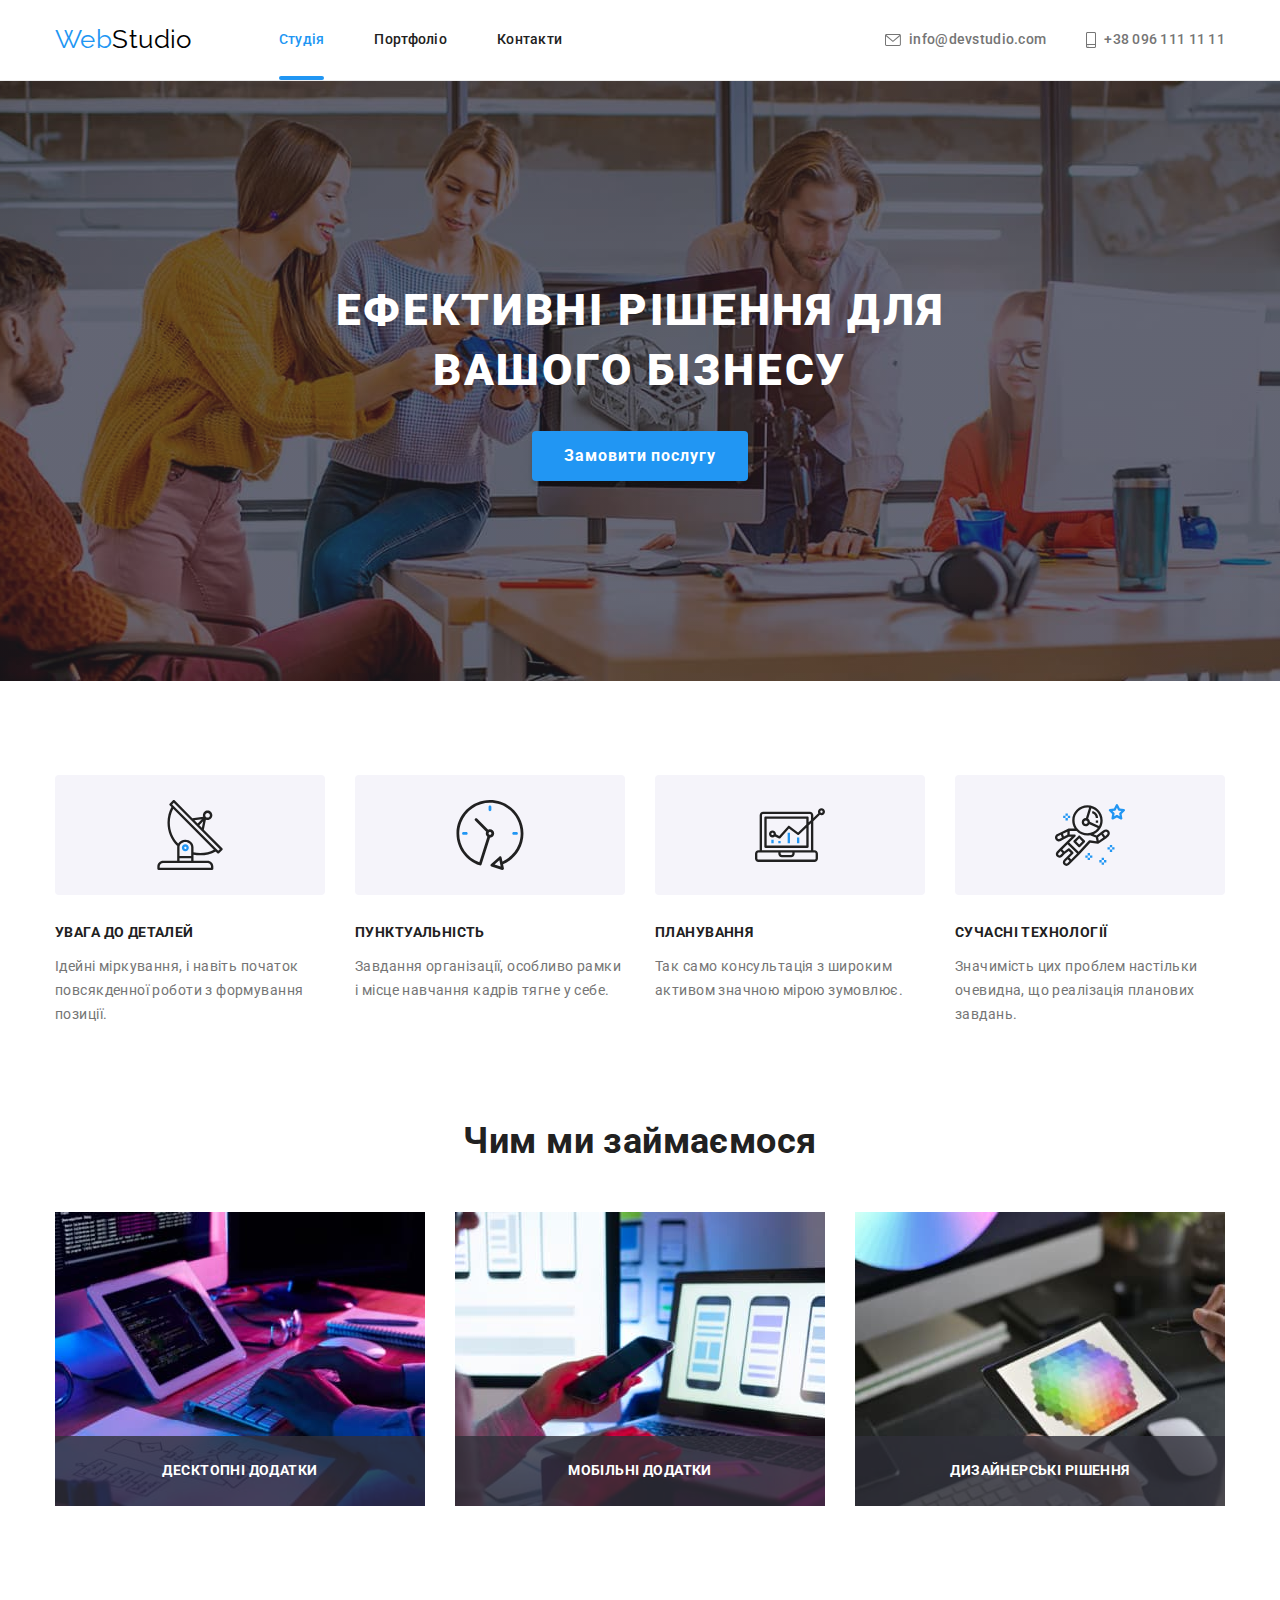
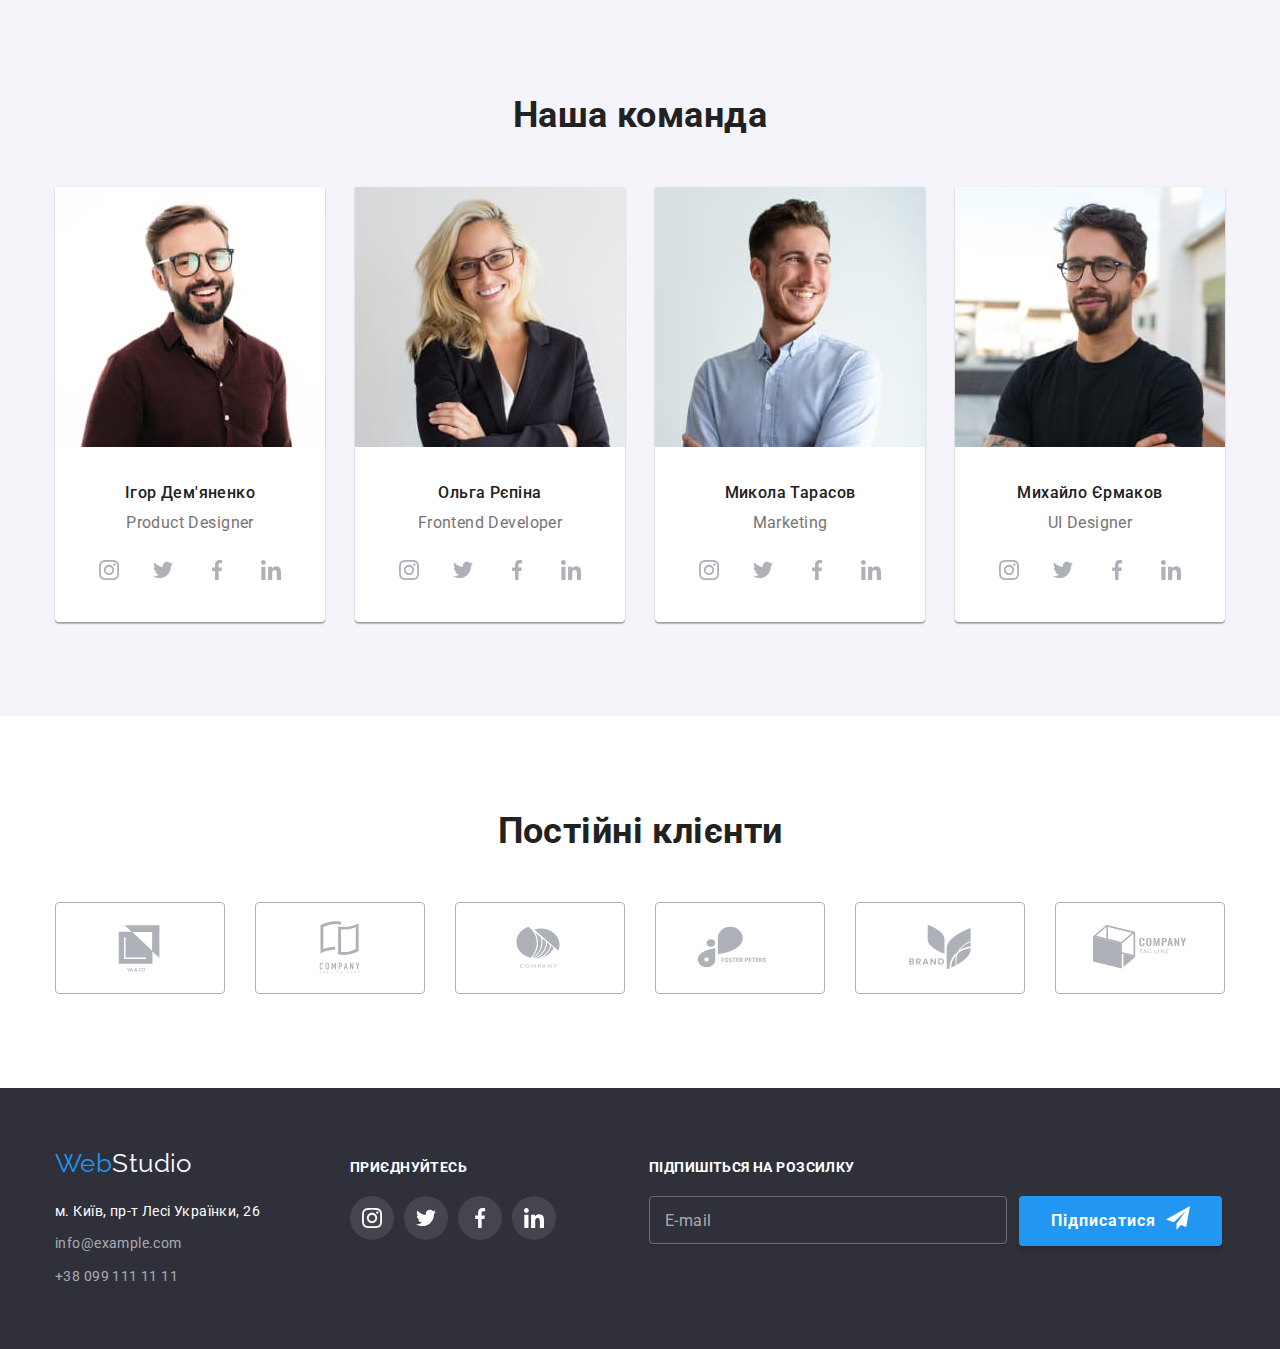
==== commit bf4b9fc7: "add width" ====
--- a/index.html
+++ b/index.html
@@ -149,12 +149,13 @@
 
           <ul class="directions">
             <li class="directions__item">
-              <picture class="directions__img">
+              <picture>
                 <source srcset="./images/box1.jpeg 1x,
                  ./images/box1-2x.jpeg 2x" 
                  media="(min-width: 1200px)" />
                 
                  <img
+                 class="directions__img"
                   src="./images/box1.jpeg"
                   alt="Десктопні додатки"
                 />
@@ -162,12 +163,13 @@
               <p class="directions__text">Десктопні додатки</p>
             </li>
             <li class="directions__item">
-              <picture class="directions__img">
+              <picture>
                 <source srcset="./images/box2.jpeg 1x,
                  ./images/box2-2x.jpeg 2x" 
                  media="(min-width: 1200px)" />
                 
                  <img
+                 class="directions__img"
                   src="./images/box2.jpeg"
                   alt="Десктопні додатки"
                 />
@@ -175,12 +177,13 @@
               <p class="directions__text">Мобільні додатки</p>
             </li>
             <li class="directions__item">
-              <picture class="directions__img">
+              <picture>
                 <source srcset="./images/box3.jpeg 1x,
                  ./images/box3-2x.jpeg 2x" 
                  media="(min-width: 1200px)" />
                 
                  <img
+                 class="directions__img"
                   src="./images/box3.jpeg"
                   alt="Десктопні додатки"
                 />
--- a/css/main.min.css
+++ b/css/main.min.css
@@ -1,2 +1,2 @@
-:root{--primary-text-color: #757575;--title-text-color: #212121;--accent-color: #2196F3;--primary-white-color: #FFFFFF;--logo-color: #000;--button-bg-color: #F5F4FA;--footer-bg-color: #2F303A;--icon-color: #AFB1B8;--timing-function: cubic-bezier(0.4, 0, 0.2, 1)}.menu__nav,.mobile-contact,.mobile-social__links,.site-nav,.contact,.address,.social-links,.features,.directions,.team,.clients,.filter,.project{padding:0;margin:0;list-style:none}.visually-hidden{position:absolute;white-space:nowrap;width:1px;height:1px;overflow:hidden;border:0;padding:0;clip:rect(0 0 0 0);-webkit-clip-path:inset(50%);clip-path:inset(50%);margin:-1px}.button,.filter__button{display:-webkit-inline-box;display:-ms-inline-flexbox;display:inline-flex;text-align:center;border:none;border-radius:4px;-webkit-box-shadow:0px 4px 4px rgba(0,0,0,0.15);box-shadow:0px 4px 4px rgba(0,0,0,0.15);font-family:'Roboto', sans-serif;font-size:16px;letter-spacing:0.06em;cursor:pointer}body{position:relative;background-color:var(--primary-white-color);color:var(--primary-text-color);font-family:'Roboto', sans-serif;font-weight:400;font-size:14px;line-height:1.7;letter-spacing:0.03em}.container{margin:0 auto;padding:0 15px}@media screen and (min-width: 480px){.container{width:480px}}@media screen and (min-width: 768px){.container{width:768px}}@media screen and (min-width: 1200px){.container{width:1200px}}.page-header{border-bottom:1px solid #ECECEC}.page-header__main-nav{display:-webkit-box;display:-ms-flexbox;display:flex;-webkit-box-align:center;-ms-flex-align:center;align-items:center}@media screen and (max-width: 767px){.page-header__main-nav{-webkit-box-pack:justify;-ms-flex-pack:justify;justify-content:space-between}}.logo{display:inline-block;color:var(--logo-color);font-family:'Raleway', sans-serif;font-size:26px;line-height:1.2;text-decoration:none}.logo__text{color:var(--accent-color)}.page-header__logo{padding-top:14px;padding-bottom:14px}@media screen and (min-width: 768px){.page-header__logo{padding-top:24px;padding-bottom:24px}}.page-footer__logo{margin-bottom:20px;color:var(--primary-white-color)}.mobile__menu-container{position:absolute;top:0;left:0;width:100%;height:100vh;padding:48px 40px;background-color:var(--primary-white-color);opacity:0;visibility:hidden;pointer-events:none;-webkit-transition:opacity 1000ms var(--timing-function),visibility 1000ms var(--timing-function);transition:opacity 1000ms var(--timing-function),visibility 1000ms var(--timing-function)}.mobile__menu-container.is-open{opacity:1;visibility:visible;pointer-events:initial}@media screen and (min-width: 768px){.mobile__menu-container{display:none}}.mobile__menu-container .mobile__button{position:absolute;top:10px;right:15px}.mobile__icon-cross{fill:var(--primary-text-color)}.mobile__icon-cross:hover,.mobile__icon-cross:focus{fill:var(--accent-color)}.menu__item:not(:last-child){margin-bottom:32px}.menu__link{color:var(--title-text-color);font-weight:500;font-size:40px;line-height:1.17;letter-spacing:0.02em;text-decoration:none;-webkit-transition:color 250ms var(--timing-function);transition:color 250ms var(--timing-function)}.menu__link:hover,.menu__link :focus{color:var(--accent-color)}.menu__contact-page{position:absolute;bottom:40px}.mobile-contact__item{position:relative}.mobile-contact__item:not(:last-child){margin-bottom:32px}.mobile-contact__item:last-child{margin-bottom:64px}.mobile-contact__link{color:var(--primary-text-color);font-weight:500;font-size:24px;line-height:1.14;letter-spacing:0.02em;text-decoration:none;-webkit-transition:color 250ms var(--timing-function);transition:color 250ms var(--timing-function)}.mobile-contact__link:hover,.mobile-contact__link:focus{color:var(--accent-color)}.mobile-contact__text{font-size:34px;color:var(--accent-color)}.contact__icon{display:block;margin-right:10px;fill:var(--primary-text-color);-webkit-transition:fill 250ms var(--timing-function);transition:fill 250ms var(--timing-function)}.contact__link:hover .contact__icon,.contact__link:focus .contact__icon{fill:var(--accent-color)}.mobile-social__links{display:-webkit-box;display:-ms-flexbox;display:flex;-ms-flex-wrap:wrap;flex-wrap:wrap;-webkit-box-align:center;-ms-flex-align:center;align-items:center}.mobile-social__item{display:-webkit-box;display:-ms-flexbox;display:flex;-ms-flex-wrap:wrap;flex-wrap:wrap}.mobile-social__item:not(:first-child){margin-left:10px}.mobile-social__item:not(:last-child){margin-right:10px}.mobile-social__link{position:relative;font-weight:500;font-size:18px;line-height:1.22;letter-spacing:0.02em;text-decoration:none;color:var(--accent-color);cursor:pointer}.mobile-social__link::after{position:absolute;top:0;right:0;content:"";width:1px;height:22px;margin-right:-10px;background:rgba(33,33,33,0.2)}.mobile-social__link:hover,.mobile-social__link:focus{color:var(--accent-color)}.menu__button{display:-webkit-inline-box;display:-ms-inline-flexbox;display:inline-flex;margin:0;padding:0;border:none;background-color:transparent}@media screen and (min-width: 768px){.menu__button{display:none}}.menu__icon-menu{fill:var();-webkit-transition:fill 250ms var(--timing-function);transition:fill 250ms var(--timing-function)}.menu__icon-menu:hover,.menu__icon-menu:focus{fill:var(--accent-color)}.site-nav{display:-webkit-box;display:-ms-flexbox;display:flex;margin-left:87px;margin-right:96px}@media screen and (max-width: 767px){.site-nav{display:none}}.site-nav__item{position:relative;display:-webkit-box;display:-ms-flexbox;display:flex;-webkit-box-align:center;-ms-flex-align:center;align-items:center;padding-top:32px;padding-bottom:32px}.site-nav__item:not(:last-child){margin-right:50px}.site-nav__link{display:block;color:var(--title-text-color);font-weight:500;line-height:1.14;letter-spacing:0.02em;text-decoration:none;-webkit-transition:color 250ms var(--timing-function);transition:color 250ms var(--timing-function)}.site-nav__link:hover,.site-nav__link :focus{color:var(--accent-color)}.site-nav__link--current{color:var(--accent-color)}.site-nav__link--current::after{position:absolute;bottom:0;left:0;content:"";width:100%;height:4px;background:#2196F3;border-radius:2px}.contact{display:-webkit-box;display:-ms-flexbox;display:flex;-ms-flex-wrap:wrap;flex-wrap:wrap;-webkit-box-align:center;-ms-flex-align:center;align-items:center;margin-left:auto}@media screen and (max-width: 767px){.contact{display:none}}.contact__item{position:relative;display:-webkit-box;display:-ms-flexbox;display:flex;-webkit-box-align:center;-ms-flex-align:center;align-items:center}.contact__item:first-child{margin-bottom:10px}@media screen and (min-width: 1200px){.contact__item{padding-top:32px;padding-bottom:32px}.contact__item+.contact__item{margin-left:30px}.contact__item:first-child{margin-bottom:0}}.contact__link{display:-webkit-box;display:-ms-flexbox;display:flex;-ms-flex-wrap:no-wrap;flex-wrap:no-wrap;-webkit-box-align:center;-ms-flex-align:center;align-items:center;color:var(--primary-text-color);font-weight:500;font-size:12px;line-height:1.16;letter-spacing:0.02em;text-decoration:none;-webkit-transition:color 250ms var(--timing-function);transition:color 250ms var(--timing-function)}@media screen and (min-width: 1200px){.contact__link{-ms-flex-wrap:wrap;flex-wrap:wrap;margin-left:10px;font-size:14px;line-height:1.14}}.contact__link:hover,.contact__link:focus{color:var(--accent-color)}.contact__icon{display:block;margin-right:8px;fill:var(--primary-text-color);-webkit-transition:fill 250ms var(--timing-function);transition:fill 250ms var(--timing-function)}.contact__link:hover .contact__icon,.contact__link:focus .contact__icon{fill:var(--accent-color)}.button{padding:10px 24px;background-color:var(--accent-color);color:var(--primary-white-color);font-weight:700;line-height:1.88;-webkit-transition:background-color 250ms var(--timing-function);transition:background-color 250ms var(--timing-function)}.button--big{padding:10px 52px}.button:hover,.button:focus{background-color:#188CE8}@media screen and (min-width: 1200px){.button{padding:10px 32px}}.button__icon{fill:var(--primary-white-color)}.button__icon--left{margin-left:10px}.section{padding-top:60px;padding-bottom:60px}@media screen and (min-width: 1200px){.section{padding-top:94px;padding-bottom:94px}}.section__title{margin-top:0;margin-bottom:30px;color:var(--title-text-color);font-weight:700;font-size:28px;line-height:1.17;text-align:center}@media screen and (min-width: 1200px){.section__title{margin-bottom:50px;font-size:36px}}.page-footer{padding:60px 0;background-color:var(--footer-bg-color)}.page-footer__container{text-align:center}@media screen and (min-width: 768px){.page-footer__container{display:-webkit-box;display:-ms-flexbox;display:flex;-ms-flex-wrap:wrap;flex-wrap:wrap;-webkit-box-align:start;-ms-flex-align:start;align-items:flex-start;-ms-flex-pack:distribute;justify-content:space-around}}@media screen and (min-width: 1200px){.page-footer__container{text-align:start;-webkit-box-pack:start;-ms-flex-pack:start;justify-content:start}}.footer__title{margin-top:5px;margin-bottom:20px;color:var(--primary-white-color);font-size:14px;font-weight:700;line-height:1.14;text-transform:uppercase}@media screen and (min-width: 1200px){.footer__title{margin-top:12px}}.address-page{margin-bottom:60px}@media screen and (min-width: 1200px){.address-page{margin-right:90px;margin-bottom:0}}.address__item:not(:last-child){margin-bottom:9px}.address__item:first-child .address__link:hover,.address__item:first-child .address__link:focus{color:var(--accent-color)}.address__link{color:rgba(255,255,255,0.6);font-style:normal;text-decoration:none;-webkit-transition:color 250ms var(--timing-function);transition:color 250ms var(--timing-function)}.address__link:hover,.address__link:focus{color:var(--accent-color)}.address__link--white-color{color:var(--primary-white-color);-webkit-transition:color 250ms var(--timing-function);transition:color 250ms var(--timing-function)}@media screen and (max-width: 767px){.social-page{margin-bottom:60px}}@media screen and (min-width: 1200px){.social-page{margin-right:93px}}.social-links{display:-webkit-box;display:-ms-flexbox;display:flex;-ms-flex-wrap:wrap;flex-wrap:wrap;-webkit-box-pack:center;-ms-flex-pack:center;justify-content:center}.social__item:not(:last-child){margin-right:10px}.social__item:not(:nth-last-child(-n+4)){margin-bottom:10px}.social__link{display:-webkit-box;display:-ms-flexbox;display:flex;-webkit-box-pack:center;-ms-flex-pack:center;justify-content:center;-webkit-box-align:center;-ms-flex-align:center;align-items:center;width:44px;height:44px;border-radius:50% 50%;-webkit-transition:background-color 250ms var(--timing-function);transition:background-color 250ms var(--timing-function);cursor:pointer}.social__link:hover,.social__link:focus{background-color:var(--accent-color)}.social__link--background{background-color:rgba(255,255,255,0.1)}.social__icon{fill:var(--primary-white-color)}.social__icon--color-gray{fill:var(--icon-color);-webkit-transition:fill 250ms var(--timing-function);transition:fill 250ms var(--timing-function)}.social__link:hover .social__icon--color-gray,.social__link:focus .social__icon--color-gray{fill:var(--primary-white-color)}.form-mail{text-align:center}@media screen and (min-width: 1200px){.form-mail{display:-webkit-box;display:-ms-flexbox;display:flex}}.form-mail__field{position:relative;max-width:450px;margin-bottom:20px;overflow:hidden}@media screen and (min-width: 768px) and (max-width: 1199px){.form-mail__field{min-width:450px}}@media screen and (min-width: 1200px){.form-mail__field{min-width:358px;margin-right:12px;margin-bottom:0}}.form-mail__input{display:inline-block;width:100%;padding:15px 16px;background-color:rgba(255,255,255,0);color:var(--primary-text-color);border:1px solid rgba(255,255,255,0.3);-webkit-box-shadow:0px 4px 4px rgba(0,0,0,0.15);box-shadow:0px 4px 4px rgba(0,0,0,0.15);border-radius:4px;outline:transparent;-webkit-transition:border 250ms var(--timing-function);transition:border 250ms var(--timing-function)}.form-mail__input:not(:placeholder-shown)+.form-mail__label{-webkit-transform:translateY(150%);transform:translateY(150%)}.form-mail__input:hover,.form-mail__input:focus{border:1px solid var(--accent-color)}.form-mail__label{position:absolute;top:50%;left:16px;color:rgba(255,255,255,0.6);font-size:16px;line-height:1.25;-webkit-transform:translateY(-50%);transform:translateY(-50%);-webkit-transition:-webkit-transform 250ms var(--timing-function);transition:-webkit-transform 250ms var(--timing-function);transition:transform 250ms var(--timing-function);transition:transform 250ms var(--timing-function), -webkit-transform 250ms var(--timing-function)}.form-mail__input:hover+.form-mail__label,.form-mail__input:focus+.form-mail__label{-webkit-transform:translateY(150%);transform:translateY(150%)}.backdrop{position:fixed;top:0;left:0;width:100%;height:100%;padding:93px 15px;overflow-y:scroll;background-color:rgba(0,0,0,0.2);opacity:1;-webkit-transition:opacity 1000ms var(--timing-function);transition:opacity 1000ms var(--timing-function)}.backdrop.is-hidden{opacity:0;pointer-events:none}@media screen and (min-width: 768px){.backdrop.is-hidden .modal{-webkit-transform:translate(-50%, -50%) scale(0);transform:translate(-50%, -50%) scale(0)}}.modal{position:relative;padding:40px;text-align:center;background-color:#FFFFFF;-webkit-box-shadow:0px 1px 3px rgba(0,0,0,0.12),0px 1px 1px rgba(0,0,0,0.14),0px 2px 1px rgba(0,0,0,0.2);box-shadow:0px 1px 3px rgba(0,0,0,0.12),0px 1px 1px rgba(0,0,0,0.14),0px 2px 1px rgba(0,0,0,0.2);border-radius:4px;-webkit-transition:-webkit-transform 500ms var(--timing-function) 1000ms;transition:-webkit-transform 500ms var(--timing-function) 1000ms;transition:transform 500ms var(--timing-function) 1000ms;transition:transform 500ms var(--timing-function) 1000ms, -webkit-transform 500ms var(--timing-function) 1000ms}@media screen and (min-width: 768px){.modal{position:absolute;min-width:528px;top:50%;left:50%;-webkit-transform:translate(-50%, -50%) scale(1);transform:translate(-50%, -50%) scale(1)}}.modal__close{position:absolute;top:8px;right:8px;width:30px;height:30px;background-color:var(--primary-white-color);border:1px solid rgba(0,0,0,0.1);border-radius:50% 50%;-webkit-transition:border 250ms var(--timing-function),fill 250ms var(--timing-function);transition:border 250ms var(--timing-function),fill 250ms var(--timing-function);cursor:pointer}.modal__close:hover,.modal__close:focus{border:1px solid var(--accent-color);fill:var(--accent-color)}.form-legend{margin-bottom:12px;color:var(--title-text-color);font-weight:700;font-size:20px;line-height:1.15}.form-modal{width:100%;margin-left:auto;margin-right:auto}.form-modal__field{position:relative;display:-webkit-box;display:-ms-flexbox;display:flex;-webkit-box-orient:vertical;-webkit-box-direction:normal;-ms-flex-direction:column;flex-direction:column;text-align:left;font-size:12px;line-height:1.17;letter-spacing:0.01em}.form-modal__field:not(:nth-last-child(3)){margin-bottom:10px}.form-modal__field:nth-last-child(3){margin-bottom:20px}.form-modal__input{margin:0;padding:11px 12px 11px 42px;color:#000;border:1px solid rgba(33,33,33,0.2);border-radius:4px;font-family:'Roboto', sans-serif;font-weight:400;font-size:16px;line-height:0;-webkit-transition:border 250ms var(--timing-function);transition:border 250ms var(--timing-function);cursor:pointer}.form-modal__input:hover,.form-modal__input:focus{border:1px solid var(--accent-color)}.form-modal__comment{resize:none;padding:11px 16px;color:#000;border:1px solid rgba(33,33,33,0.2);border-radius:4px;-webkit-transition:border 250ms var(--timing-function);transition:border 250ms var(--timing-function);cursor:pointer}.form-modal__comment::-webkit-input-placeholder{color:rgba(117,117,117,0.5)}.form-modal__comment:-ms-input-placeholder{color:rgba(117,117,117,0.5)}.form-modal__comment::-ms-input-placeholder{color:rgba(117,117,117,0.5)}.form-modal__comment::placeholder{color:rgba(117,117,117,0.5)}.form-modal__comment:hover,.form-modal__comment:focus{border:1px solid var(--accent-color)}.form-modal__label{margin-bottom:4px}.form-modal__icon{position:absolute;bottom:calc(0% + 12px);left:12px;fill:var(--title-text-color);-webkit-transition:fill 250ms var(--timing-function);transition:fill 250ms var(--timing-function)}.form-modal__field:hover .form-modal__icon,.form-modal__input:focus+.form-modal__icon{fill:var(--accent-color)}.form-modal__field-check{display:-webkit-box;display:-ms-flexbox;display:flex;margin-bottom:30px;-webkit-box-align:center;-ms-flex-align:center;align-items:center;-webkit-box-pack:center;-ms-flex-pack:center;justify-content:center;cursor:pointer}@media screen and (max-width: 1199px){.form-modal__field-check{font-size:12px;line-height:1.17}}.form-modal__input-check{-webkit-appearance:none;-moz-appearance:none;appearance:none;position:absolute}.form-modal__input-check:checked+.form-modal__box-check{border-color:var(--accent-color);background-color:var(--accent-color);background-origin:content-box}.form-modal__input-check:checked+.form-modal__box-check .form-modal__icon-check{fill:var(--primary-white-color)}.form-modal__box-check{position:relative;display:inline-block;width:16px;height:15px;margin-right:9px;border:2px solid var(--title-text-color);border-radius:4px;-webkit-transition:background-color 250ms var(--timing-function),border 250ms var(--timing-function);transition:background-color 250ms var(--timing-function),border 250ms var(--timing-function)}.form-modal__input-check:focus+.form-modal__box-check{outline:var(--accent-color);border:2px solid blue}.form-modal__icon-check{position:absolute;top:50%;left:50%;-webkit-transform:translate(-50%, -50%);transform:translate(-50%, -50%);fill:transparent;-webkit-transition:fill 250ms var(--timing-function);transition:fill 250ms var(--timing-function)}.form-modal__link{color:var(--accent-color)}.hero{max-width:768px;min-height:400px;margin-left:auto;margin-right:auto;padding-top:118px;padding-bottom:118px;text-align:center;background-color:var(--primary-text-colo);background-image:-webkit-gradient(linear, left top, right top, from(rgba(47,48,58,0.4)), to(rgba(47,48,58,0.4))),url(../images/hero-mob.jpeg);background-image:linear-gradient(to right, rgba(47,48,58,0.4), rgba(47,48,58,0.4)),url(../images/hero-mob.jpeg);background-repeat:no-repeat;background-size:cover;background-position:center}@media screen and (min-width: 1200px){.hero{max-width:1600px;min-height:600px;padding-top:200px;padding-bottom:200px}}@media (-webkit-min-device-pixel-ratio: 2), (min-resolution: 2dppx){.hero{background-image:-webkit-gradient(linear, left top, right top, from(rgba(47,48,58,0.4)), to(rgba(47,48,58,0.4))),url(../images/hero-mob2x.jpeg);background-image:linear-gradient(to right, rgba(47,48,58,0.4), rgba(47,48,58,0.4)),url(../images/hero-mob2x.jpeg)}}@media (min-width: 480px){.hero{background-image:-webkit-gradient(linear, left top, right top, from(rgba(47,48,58,0.4)), to(rgba(47,48,58,0.4))),url(../images/hero-tab.jpeg);background-image:linear-gradient(to right, rgba(47,48,58,0.4), rgba(47,48,58,0.4)),url(../images/hero-tab.jpeg)}}@media (min-width: 480px) and (-webkit-min-device-pixel-ratio: 2), (min-width: 480px) and (min-resolution: 2dppx){.hero{background-image:-webkit-gradient(linear, left top, right top, from(rgba(47,48,58,0.4)), to(rgba(47,48,58,0.4))),url(../images/hero-tab2x.jpeg);background-image:linear-gradient(to right, rgba(47,48,58,0.4), rgba(47,48,58,0.4)),url(../images/hero-tab2x.jpeg)}}@media (min-width: 768px){.hero{background-image:-webkit-gradient(linear, left top, right top, from(rgba(47,48,58,0.4)), to(rgba(47,48,58,0.4))),url(../images/hero-desk.jpeg);background-image:linear-gradient(to right, rgba(47,48,58,0.4), rgba(47,48,58,0.4)),url(../images/hero-desk.jpeg)}}@media (min-width: 768px) and (-webkit-min-device-pixel-ratio: 2), (min-width: 768px) and (min-resolution: 2dppx){.hero{background-image:-webkit-gradient(linear, left top, right top, from(rgba(47,48,58,0.4)), to(rgba(47,48,58,0.4))),url(../images/hero-desk2x.jpeg);background-image:linear-gradient(to right, rgba(47,48,58,0.4), rgba(47,48,58,0.4)),url(../images/hero-desk2x.jpeg)}}.hero__title{max-width:360px;margin-top:0;margin-bottom:30px;margin-left:auto;margin-right:auto;color:var(--primary-white-color);font-weight:900;font-size:26px;line-height:1.62;letter-spacing:0.06em;text-transform:uppercase}@media screen and (min-width: 1200px){.hero__title{max-width:696px;margin-top:0;font-size:44px;line-height:1.36}}@media screen and (min-width: 768px){.features{display:-webkit-box;display:-ms-flexbox;display:flex;-ms-flex-wrap:wrap;flex-wrap:wrap}}@media screen and (max-width: 767px){.features__item:not(:nth-last-child(-n+1)){margin-bottom:30px}}@media screen and (min-width: 768px) and (max-width: 1199px){.features__item{width:calc((100% - 30px) / 2)}.features__item:not(:nth-child(2n)){margin-right:30px}.features__item:not(:nth-last-child(-n+2)){margin-bottom:30px}}@media screen and (min-width: 1200px){.features__item{width:calc((100% - 90px) / 4)}.features__item:not(:nth-child(4n)){margin-right:30px}.features__item:not(:nth-last-child(-n+4)){margin-bottom:30px}}.features__icon-box{display:-webkit-box;display:-ms-flexbox;display:flex;-webkit-box-align:center;-ms-flex-align:center;align-items:center;-webkit-box-pack:center;-ms-flex-pack:center;justify-content:center;height:120px;margin-bottom:30px;background-color:var(--button-bg-color);border-radius:4px}.features__title{margin-top:0;margin-bottom:10;color:var(--title-text-color);font-weight:700;font-size:14px;line-height:1.14;text-transform:uppercase}.features__text{margin-top:0;margin-bottom:0}.directions-page{padding-top:0}@media screen and (max-width: 1199px){.directions-page{display:none}}.directions{display:-webkit-box;display:-ms-flexbox;display:flex;-ms-flex-wrap:wrap;flex-wrap:wrap}.directions__item{position:relative;width:calc((100% - 60px) / 3);line-height:0}.directions__item:not(:nth-child(3n)){margin-right:30px}.directions__item:not(:nth-last-child(-n+3)){margin-bottom:30px}.directions__text{position:absolute;width:100%;left:0;bottom:0;margin:0;padding:27px 0;background-color:rgba(47,48,58,0.8);color:#FFFFFF;font-weight:700;line-height:1.14;text-align:center;text-transform:uppercase}.team-page{background-color:var(--button-bg-color)}@media screen and (min-width: 768px){.team{display:-webkit-box;display:-ms-flexbox;display:flex;-ms-flex-wrap:wrap;flex-wrap:wrap}}.team__item{width:100%;text-align:center;padding-bottom:30px;background-color:var(--primary-white-color);-webkit-box-shadow:0px 1px 3px rgba(0,0,0,0.12),0px 1px 1px rgba(0,0,0,0.14),0px 2px 1px rgba(0,0,0,0.2);box-shadow:0px 1px 3px rgba(0,0,0,0.12),0px 1px 1px rgba(0,0,0,0.14),0px 2px 1px rgba(0,0,0,0.2);border-radius:0px 0px 4px 4px}@media screen and (max-width: 767px){.team__item:not(:nth-last-child(-n+1)){margin-bottom:30px}}@media screen and (min-width: 768px) and (max-width: 1199px){.team__item{width:calc((100% - 30px) / 2)}.team__item:not(:nth-child(2n)){margin-right:30px}.team__item:not(:nth-last-child(-n+2)){margin-bottom:30px}}@media screen and (min-width: 1200px){.team__item{width:calc((100% - 90px) / 4)}.team__item:not(:nth-child(4n)){margin-right:30px}.team__item:not(:nth-last-child(-n+4)){margin-bottom:30px}}.team__photo{width:100%;margin-bottom:30px}.team__title{margin-top:0;margin-bottom:10px;color:var(--title-text-color);font-weight:500;font-size:16px;line-height:1.18}.team__text{margin-top:0;margin-bottom:16px;font-size:16px;line-height:1.19}@media screen and (min-width: 480px){.clients{display:-webkit-box;display:-ms-flexbox;display:flex;-ms-flex-wrap:wrap;flex-wrap:wrap}}.clients__item{display:block}@media screen and (max-width: 767px){.clients__item{width:calc((100% - 30px) / 2)}.clients__item:not(:nth-child(2n)){margin-right:30px}.clients__item:not(:nth-last-child(-n+2)){margin-bottom:30px}}@media screen and (min-width: 768px) and (max-width: 1199px){.clients__item{width:calc((100% - 60px) / 3)}.clients__item:not(:nth-child(3n)){margin-right:30px}.clients__item:not(:nth-last-child(-n+3)){margin-bottom:30px}}@media screen and (min-width: 1200px){.clients__item{width:calc((100% - 150px) / 6)}.clients__item:not(:nth-child(6n)){margin-right:30px}.clients__item:not(:nth-last-child(-n+6)){margin-bottom:30px}}.clients__link{display:-webkit-box;display:-ms-flexbox;display:flex;-webkit-box-pack:center;-ms-flex-pack:center;justify-content:center;-webkit-box-align:center;-ms-flex-align:center;align-items:center;height:92px;border:1px solid var(--icon-color);border-radius:4px;-webkit-transition:border 250ms var(--timing-function);transition:border 250ms var(--timing-function);cursor:pointer}.clients__link:hover,.clients__link:focus{border:1px solid var(--accent-color)}.clients__icon{fill:var(--icon-color);-webkit-transition:fill 250ms var(--timing-function);transition:fill 250ms var(--timing-function)}.clients__link:hover .clients__icon,.clients__link:focus .clients__icon{fill:var(--accent-color)}.filter{display:-webkit-box;display:-ms-flexbox;display:flex;-ms-flex-wrap:wrap;flex-wrap:wrap;margin-bottom:25px}@media screen and (min-width: 768px){.filter{margin-bottom:15px;-webkit-box-pack:center;-ms-flex-pack:center;justify-content:center}}@media screen and (min-width: 1200px){.filter{margin-bottom:35px}}.filter__item{margin-bottom:15px}.filter__item:not(:last-child){margin-right:8px}.filter__button{padding:6px 22px;background-color:var(--button-bg-color);color:var(--title-text-color);font-weight:500;line-height:1.62;letter-spacing:0.03em;-webkit-transition:background-color 250ms var(--timing-function),color 250ms var(--timing-function),-webkit-box-shadow 250ms var(--timing-function);transition:background-color 250ms var(--timing-function),color 250ms var(--timing-function),-webkit-box-shadow 250ms var(--timing-function);transition:background-color 250ms var(--timing-function),color 250ms var(--timing-function),box-shadow 250ms var(--timing-function);transition:background-color 250ms var(--timing-function),color 250ms var(--timing-function),box-shadow 250ms var(--timing-function),-webkit-box-shadow 250ms var(--timing-function)}@media screen and (max-width: 1199px){.filter__button{-webkit-box-shadow:none;box-shadow:none}}.filter__button:hover,.filter__button:focus,.filter__button-active{background-color:var(--accent-color);color:var(--primary-white-color);-webkit-box-shadow:0px 3px 1px rgba(0,0,0,0.1),0px 1px 2px rgba(0,0,0,0.08),0px 2px 2px rgba(0,0,0,0.12);box-shadow:0px 3px 1px rgba(0,0,0,0.1),0px 1px 2px rgba(0,0,0,0.08),0px 2px 2px rgba(0,0,0,0.12)}.project{margin:-15px}@media screen and (min-width: 768px){.project{display:-webkit-box;display:-ms-flexbox;display:flex;-ms-flex-wrap:wrap;flex-wrap:wrap}}.project__item{margin:15px;line-height:0}@media screen and (max-width: 767px){.project__item{max-width:450px}}@media screen and (min-width: 768px) and (max-width: 1199px){.project__item{width:354px}}@media screen and (min-width: 1200px){.project__item{width:370px}}.project__link{display:block;height:100%;text-decoration:none;-webkit-transition:-webkit-box-shadow 250ms var(--timing-function);transition:-webkit-box-shadow 250ms var(--timing-function);transition:box-shadow 250ms var(--timing-function);transition:box-shadow 250ms var(--timing-function), -webkit-box-shadow 250ms var(--timing-function);cursor:pointer}.project__link:hover,.project__link:focus{-webkit-box-shadow:0px 1px 1px rgba(0,0,0,0.12),0px 4px 4px rgba(0,0,0,0.06),1px 4px 6px rgba(0,0,0,0.16);box-shadow:0px 1px 1px rgba(0,0,0,0.12),0px 4px 4px rgba(0,0,0,0.06),1px 4px 6px rgba(0,0,0,0.16)}.project__thumb{position:relative;overflow:hidden}.project__thumb::before{position:absolute;content:"";width:100%;height:100%;background-color:rgba(33,150,243,0.9);-webkit-transform:translateY(100%);transform:translateY(100%);-webkit-transition:-webkit-transform 250ms var(--timing-function);transition:-webkit-transform 250ms var(--timing-function);transition:transform 250ms var(--timing-function);transition:transform 250ms var(--timing-function), -webkit-transform 250ms var(--timing-function)}.project__link:hover .project__thumb::before,.project__link:focus .project__thumb::before{-webkit-transform:translateY(0);transform:translateY(0)}.project__thumb .project__photo{width:100%}.project__label{position:absolute;width:322px;margin:0;top:150%;left:50%;color:#FFFFFF;font-size:18px;line-height:1.56;-webkit-transform:translate(-50%, -50%);transform:translate(-50%, -50%);-webkit-transition:-webkit-transform 250ms var(--timing-function);transition:-webkit-transform 250ms var(--timing-function);transition:transform 250ms var(--timing-function);transition:transform 250ms var(--timing-function), -webkit-transform 250ms var(--timing-function)}.project__link:hover .project__label,.project__link:focus .project__label{-webkit-transform:translate(-50%, -225%);transform:translate(-50%, -225%)}.project__description{height:calc(100% - 294px);padding:20px 24px;border-right:1px solid #EEEEEE;border-left:1px solid #EEEEEE;border-bottom:1px solid #EEEEEE;text-align:left}.project__title{margin-top:0;margin-bottom:4px;color:var(--title-text-color);font-weight:700;font-size:18px;line-height:2;letter-spacing:0.06em}.project__text{margin-top:0;margin-bottom:0;color:var(--primary-text-color);font-size:16px;line-height:1.88}
+:root{--primary-text-color: #757575;--title-text-color: #212121;--accent-color: #2196F3;--primary-white-color: #FFFFFF;--logo-color: #000;--button-bg-color: #F5F4FA;--footer-bg-color: #2F303A;--icon-color: #AFB1B8;--timing-function: cubic-bezier(0.4, 0, 0.2, 1)}.menu__nav,.mobile-contact,.mobile-social__links,.site-nav,.contact,.address,.social-links,.features,.directions,.team,.clients,.filter,.project{padding:0;margin:0;list-style:none}.visually-hidden{position:absolute;white-space:nowrap;width:1px;height:1px;overflow:hidden;border:0;padding:0;clip:rect(0 0 0 0);-webkit-clip-path:inset(50%);clip-path:inset(50%);margin:-1px}.button,.filter__button{display:-webkit-inline-box;display:-ms-inline-flexbox;display:inline-flex;text-align:center;border:none;border-radius:4px;-webkit-box-shadow:0px 4px 4px rgba(0,0,0,0.15);box-shadow:0px 4px 4px rgba(0,0,0,0.15);font-family:'Roboto', sans-serif;font-size:16px;letter-spacing:0.06em;cursor:pointer}body{position:relative;background-color:var(--primary-white-color);color:var(--primary-text-color);font-family:'Roboto', sans-serif;font-weight:400;font-size:14px;line-height:1.7;letter-spacing:0.03em}.container{margin:0 auto;padding:0 15px}@media screen and (min-width: 480px){.container{width:480px}}@media screen and (min-width: 768px){.container{width:768px}}@media screen and (min-width: 1200px){.container{width:1200px}}.page-header{border-bottom:1px solid #ECECEC}.page-header__main-nav{display:-webkit-box;display:-ms-flexbox;display:flex;-webkit-box-align:center;-ms-flex-align:center;align-items:center}@media screen and (max-width: 767px){.page-header__main-nav{-webkit-box-pack:justify;-ms-flex-pack:justify;justify-content:space-between}}.logo{display:inline-block;color:var(--logo-color);font-family:'Raleway', sans-serif;font-size:26px;line-height:1.2;text-decoration:none}.logo__text{color:var(--accent-color)}.page-header__logo{padding-top:14px;padding-bottom:14px}@media screen and (min-width: 768px){.page-header__logo{padding-top:24px;padding-bottom:24px}}.page-footer__logo{margin-bottom:20px;color:var(--primary-white-color)}.mobile__menu-container{position:absolute;top:0;left:0;width:100%;height:100vh;padding:48px 40px;background-color:var(--primary-white-color);opacity:0;visibility:hidden;pointer-events:none;-webkit-transition:opacity 1000ms var(--timing-function),visibility 1000ms var(--timing-function);transition:opacity 1000ms var(--timing-function),visibility 1000ms var(--timing-function)}.mobile__menu-container.is-open{opacity:1;visibility:visible;pointer-events:initial}@media screen and (min-width: 768px){.mobile__menu-container{display:none}}.mobile__menu-container .mobile__button{position:absolute;top:10px;right:15px}.mobile__icon-cross{fill:var(--primary-text-color)}.mobile__icon-cross:hover,.mobile__icon-cross:focus{fill:var(--accent-color)}.menu__item:not(:last-child){margin-bottom:32px}.menu__link{color:var(--title-text-color);font-weight:500;font-size:40px;line-height:1.17;letter-spacing:0.02em;text-decoration:none;-webkit-transition:color 250ms var(--timing-function);transition:color 250ms var(--timing-function)}.menu__link:hover,.menu__link :focus{color:var(--accent-color)}.menu__contact-page{position:absolute;bottom:40px}.mobile-contact__item{position:relative}.mobile-contact__item:not(:last-child){margin-bottom:32px}.mobile-contact__item:last-child{margin-bottom:64px}.mobile-contact__link{color:var(--primary-text-color);font-weight:500;font-size:24px;line-height:1.14;letter-spacing:0.02em;text-decoration:none;-webkit-transition:color 250ms var(--timing-function);transition:color 250ms var(--timing-function)}.mobile-contact__link:hover,.mobile-contact__link:focus{color:var(--accent-color)}.mobile-contact__text{font-size:34px;color:var(--accent-color)}.contact__icon{display:block;margin-right:10px;fill:var(--primary-text-color);-webkit-transition:fill 250ms var(--timing-function);transition:fill 250ms var(--timing-function)}.contact__link:hover .contact__icon,.contact__link:focus .contact__icon{fill:var(--accent-color)}.mobile-social__links{display:-webkit-box;display:-ms-flexbox;display:flex;-ms-flex-wrap:wrap;flex-wrap:wrap;-webkit-box-align:center;-ms-flex-align:center;align-items:center}.mobile-social__item{display:-webkit-box;display:-ms-flexbox;display:flex;-ms-flex-wrap:wrap;flex-wrap:wrap}.mobile-social__item:not(:first-child){margin-left:10px}.mobile-social__item:not(:last-child){margin-right:10px}.mobile-social__link{position:relative;font-weight:500;font-size:18px;line-height:1.22;letter-spacing:0.02em;text-decoration:none;color:var(--accent-color);cursor:pointer}.mobile-social__link::after{position:absolute;top:0;right:0;content:"";width:1px;height:22px;margin-right:-10px;background:rgba(33,33,33,0.2)}.mobile-social__link:hover,.mobile-social__link:focus{color:var(--accent-color)}.menu__button{display:-webkit-inline-box;display:-ms-inline-flexbox;display:inline-flex;margin:0;padding:0;border:none;background-color:transparent}@media screen and (min-width: 768px){.menu__button{display:none}}.menu__icon-menu{fill:var();-webkit-transition:fill 250ms var(--timing-function);transition:fill 250ms var(--timing-function)}.menu__icon-menu:hover,.menu__icon-menu:focus{fill:var(--accent-color)}.site-nav{display:-webkit-box;display:-ms-flexbox;display:flex;margin-left:87px;margin-right:96px}@media screen and (max-width: 767px){.site-nav{display:none}}.site-nav__item{position:relative;display:-webkit-box;display:-ms-flexbox;display:flex;-webkit-box-align:center;-ms-flex-align:center;align-items:center;padding-top:32px;padding-bottom:32px}.site-nav__item:not(:last-child){margin-right:50px}.site-nav__link{display:block;color:var(--title-text-color);font-weight:500;line-height:1.14;letter-spacing:0.02em;text-decoration:none;-webkit-transition:color 250ms var(--timing-function);transition:color 250ms var(--timing-function)}.site-nav__link:hover,.site-nav__link :focus{color:var(--accent-color)}.site-nav__link--current{color:var(--accent-color)}.site-nav__link--current::after{position:absolute;bottom:0;left:0;content:"";width:100%;height:4px;background:#2196F3;border-radius:2px}.contact{display:-webkit-box;display:-ms-flexbox;display:flex;-ms-flex-wrap:wrap;flex-wrap:wrap;-webkit-box-align:center;-ms-flex-align:center;align-items:center;margin-left:auto}@media screen and (max-width: 767px){.contact{display:none}}.contact__item{position:relative;display:-webkit-box;display:-ms-flexbox;display:flex;-webkit-box-align:center;-ms-flex-align:center;align-items:center}.contact__item:first-child{margin-bottom:10px}@media screen and (min-width: 1200px){.contact__item{padding-top:32px;padding-bottom:32px}.contact__item+.contact__item{margin-left:30px}.contact__item:first-child{margin-bottom:0}}.contact__link{display:-webkit-box;display:-ms-flexbox;display:flex;-ms-flex-wrap:no-wrap;flex-wrap:no-wrap;-webkit-box-align:center;-ms-flex-align:center;align-items:center;color:var(--primary-text-color);font-weight:500;font-size:12px;line-height:1.16;letter-spacing:0.02em;text-decoration:none;-webkit-transition:color 250ms var(--timing-function);transition:color 250ms var(--timing-function)}@media screen and (min-width: 1200px){.contact__link{-ms-flex-wrap:wrap;flex-wrap:wrap;margin-left:10px;font-size:14px;line-height:1.14}}.contact__link:hover,.contact__link:focus{color:var(--accent-color)}.contact__icon{display:block;margin-right:8px;fill:var(--primary-text-color);-webkit-transition:fill 250ms var(--timing-function);transition:fill 250ms var(--timing-function)}.contact__link:hover .contact__icon,.contact__link:focus .contact__icon{fill:var(--accent-color)}.button{padding:10px 24px;background-color:var(--accent-color);color:var(--primary-white-color);font-weight:700;line-height:1.88;-webkit-transition:background-color 250ms var(--timing-function);transition:background-color 250ms var(--timing-function)}.button--big{padding:10px 52px}.button:hover,.button:focus{background-color:#188CE8}@media screen and (min-width: 1200px){.button{padding:10px 32px}}.button__icon{fill:var(--primary-white-color)}.button__icon--left{margin-left:10px}.section{padding-top:60px;padding-bottom:60px}@media screen and (min-width: 1200px){.section{padding-top:94px;padding-bottom:94px}}.section__title{margin-top:0;margin-bottom:30px;color:var(--title-text-color);font-weight:700;font-size:28px;line-height:1.17;text-align:center}@media screen and (min-width: 1200px){.section__title{margin-bottom:50px;font-size:36px}}.page-footer{padding:60px 0;background-color:var(--footer-bg-color)}.page-footer__container{text-align:center}@media screen and (min-width: 768px){.page-footer__container{display:-webkit-box;display:-ms-flexbox;display:flex;-ms-flex-wrap:wrap;flex-wrap:wrap;-webkit-box-align:start;-ms-flex-align:start;align-items:flex-start;-ms-flex-pack:distribute;justify-content:space-around}}@media screen and (min-width: 1200px){.page-footer__container{text-align:start;-webkit-box-pack:start;-ms-flex-pack:start;justify-content:start}}.footer__title{margin-top:5px;margin-bottom:20px;color:var(--primary-white-color);font-size:14px;font-weight:700;line-height:1.14;text-transform:uppercase}@media screen and (min-width: 1200px){.footer__title{margin-top:12px}}.address-page{margin-bottom:60px}@media screen and (min-width: 1200px){.address-page{margin-right:90px;margin-bottom:0}}.address__item:not(:last-child){margin-bottom:9px}.address__item:first-child .address__link:hover,.address__item:first-child .address__link:focus{color:var(--accent-color)}.address__link{color:rgba(255,255,255,0.6);font-style:normal;text-decoration:none;-webkit-transition:color 250ms var(--timing-function);transition:color 250ms var(--timing-function)}.address__link:hover,.address__link:focus{color:var(--accent-color)}.address__link--white-color{color:var(--primary-white-color);-webkit-transition:color 250ms var(--timing-function);transition:color 250ms var(--timing-function)}@media screen and (max-width: 767px){.social-page{margin-bottom:60px}}@media screen and (min-width: 1200px){.social-page{margin-right:93px}}.social-links{display:-webkit-box;display:-ms-flexbox;display:flex;-ms-flex-wrap:wrap;flex-wrap:wrap;-webkit-box-pack:center;-ms-flex-pack:center;justify-content:center}.social__item:not(:last-child){margin-right:10px}.social__item:not(:nth-last-child(-n+4)){margin-bottom:10px}.social__link{display:-webkit-box;display:-ms-flexbox;display:flex;-webkit-box-pack:center;-ms-flex-pack:center;justify-content:center;-webkit-box-align:center;-ms-flex-align:center;align-items:center;width:44px;height:44px;border-radius:50% 50%;-webkit-transition:background-color 250ms var(--timing-function);transition:background-color 250ms var(--timing-function);cursor:pointer}.social__link:hover,.social__link:focus{background-color:var(--accent-color)}.social__link--background{background-color:rgba(255,255,255,0.1)}.social__icon{fill:var(--primary-white-color)}.social__icon--color-gray{fill:var(--icon-color);-webkit-transition:fill 250ms var(--timing-function);transition:fill 250ms var(--timing-function)}.social__link:hover .social__icon--color-gray,.social__link:focus .social__icon--color-gray{fill:var(--primary-white-color)}.form-mail{text-align:center}@media screen and (min-width: 1200px){.form-mail{display:-webkit-box;display:-ms-flexbox;display:flex}}.form-mail__field{position:relative;max-width:450px;margin-bottom:20px;overflow:hidden}@media screen and (min-width: 768px) and (max-width: 1199px){.form-mail__field{min-width:450px}}@media screen and (min-width: 1200px){.form-mail__field{min-width:358px;margin-right:12px;margin-bottom:0}}.form-mail__input{display:inline-block;width:100%;padding:15px 16px;background-color:rgba(255,255,255,0);color:var(--primary-text-color);border:1px solid rgba(255,255,255,0.3);-webkit-box-shadow:0px 4px 4px rgba(0,0,0,0.15);box-shadow:0px 4px 4px rgba(0,0,0,0.15);border-radius:4px;outline:transparent;-webkit-transition:border 250ms var(--timing-function);transition:border 250ms var(--timing-function)}.form-mail__input:not(:placeholder-shown)+.form-mail__label{-webkit-transform:translateY(150%);transform:translateY(150%)}.form-mail__input:hover,.form-mail__input:focus{border:1px solid var(--accent-color)}.form-mail__label{position:absolute;top:50%;left:16px;color:rgba(255,255,255,0.6);font-size:16px;line-height:1.25;-webkit-transform:translateY(-50%);transform:translateY(-50%);-webkit-transition:-webkit-transform 250ms var(--timing-function);transition:-webkit-transform 250ms var(--timing-function);transition:transform 250ms var(--timing-function);transition:transform 250ms var(--timing-function), -webkit-transform 250ms var(--timing-function)}.form-mail__input:hover+.form-mail__label,.form-mail__input:focus+.form-mail__label{-webkit-transform:translateY(150%);transform:translateY(150%)}.backdrop{position:fixed;top:0;left:0;width:100%;height:100%;padding:93px 15px;overflow-y:scroll;background-color:rgba(0,0,0,0.2);opacity:1;-webkit-transition:opacity 1000ms var(--timing-function);transition:opacity 1000ms var(--timing-function)}.backdrop.is-hidden{opacity:0;pointer-events:none}@media screen and (min-width: 768px){.backdrop.is-hidden .modal{-webkit-transform:translate(-50%, -50%) scale(0);transform:translate(-50%, -50%) scale(0)}}.modal{position:relative;padding:40px;text-align:center;background-color:#FFFFFF;-webkit-box-shadow:0px 1px 3px rgba(0,0,0,0.12),0px 1px 1px rgba(0,0,0,0.14),0px 2px 1px rgba(0,0,0,0.2);box-shadow:0px 1px 3px rgba(0,0,0,0.12),0px 1px 1px rgba(0,0,0,0.14),0px 2px 1px rgba(0,0,0,0.2);border-radius:4px;-webkit-transition:-webkit-transform 500ms var(--timing-function) 1000ms;transition:-webkit-transform 500ms var(--timing-function) 1000ms;transition:transform 500ms var(--timing-function) 1000ms;transition:transform 500ms var(--timing-function) 1000ms, -webkit-transform 500ms var(--timing-function) 1000ms}@media screen and (min-width: 768px){.modal{position:absolute;min-width:528px;top:50%;left:50%;-webkit-transform:translate(-50%, -50%) scale(1);transform:translate(-50%, -50%) scale(1)}}.modal__close{position:absolute;top:8px;right:8px;width:30px;height:30px;background-color:var(--primary-white-color);border:1px solid rgba(0,0,0,0.1);border-radius:50% 50%;-webkit-transition:border 250ms var(--timing-function),fill 250ms var(--timing-function);transition:border 250ms var(--timing-function),fill 250ms var(--timing-function);cursor:pointer}.modal__close:hover,.modal__close:focus{border:1px solid var(--accent-color);fill:var(--accent-color)}.form-legend{margin-bottom:12px;color:var(--title-text-color);font-weight:700;font-size:20px;line-height:1.15}.form-modal{width:100%;margin-left:auto;margin-right:auto}.form-modal__field{position:relative;display:-webkit-box;display:-ms-flexbox;display:flex;-webkit-box-orient:vertical;-webkit-box-direction:normal;-ms-flex-direction:column;flex-direction:column;text-align:left;font-size:12px;line-height:1.17;letter-spacing:0.01em}.form-modal__field:not(:nth-last-child(3)){margin-bottom:10px}.form-modal__field:nth-last-child(3){margin-bottom:20px}.form-modal__input{margin:0;padding:11px 12px 11px 42px;color:#000;border:1px solid rgba(33,33,33,0.2);border-radius:4px;font-family:'Roboto', sans-serif;font-weight:400;font-size:16px;line-height:0;-webkit-transition:border 250ms var(--timing-function);transition:border 250ms var(--timing-function);cursor:pointer}.form-modal__input:hover,.form-modal__input:focus{border:1px solid var(--accent-color)}.form-modal__comment{resize:none;padding:11px 16px;color:#000;border:1px solid rgba(33,33,33,0.2);border-radius:4px;-webkit-transition:border 250ms var(--timing-function);transition:border 250ms var(--timing-function);cursor:pointer}.form-modal__comment::-webkit-input-placeholder{color:rgba(117,117,117,0.5)}.form-modal__comment:-ms-input-placeholder{color:rgba(117,117,117,0.5)}.form-modal__comment::-ms-input-placeholder{color:rgba(117,117,117,0.5)}.form-modal__comment::placeholder{color:rgba(117,117,117,0.5)}.form-modal__comment:hover,.form-modal__comment:focus{border:1px solid var(--accent-color)}.form-modal__label{margin-bottom:4px}.form-modal__icon{position:absolute;bottom:calc(0% + 12px);left:12px;fill:var(--title-text-color);-webkit-transition:fill 250ms var(--timing-function);transition:fill 250ms var(--timing-function)}.form-modal__field:hover .form-modal__icon,.form-modal__input:focus+.form-modal__icon{fill:var(--accent-color)}.form-modal__field-check{display:-webkit-box;display:-ms-flexbox;display:flex;margin-bottom:30px;-webkit-box-align:center;-ms-flex-align:center;align-items:center;-webkit-box-pack:center;-ms-flex-pack:center;justify-content:center;cursor:pointer}@media screen and (max-width: 1199px){.form-modal__field-check{font-size:12px;line-height:1.17}}.form-modal__input-check{-webkit-appearance:none;-moz-appearance:none;appearance:none;position:absolute}.form-modal__input-check:checked+.form-modal__box-check{border-color:var(--accent-color);background-color:var(--accent-color);background-origin:content-box}.form-modal__input-check:checked+.form-modal__box-check .form-modal__icon-check{fill:var(--primary-white-color)}.form-modal__box-check{position:relative;display:inline-block;width:16px;height:15px;margin-right:9px;border:2px solid var(--title-text-color);border-radius:4px;-webkit-transition:background-color 250ms var(--timing-function),border 250ms var(--timing-function);transition:background-color 250ms var(--timing-function),border 250ms var(--timing-function)}.form-modal__input-check:focus+.form-modal__box-check{outline:var(--accent-color);border:2px solid blue}.form-modal__icon-check{position:absolute;top:50%;left:50%;-webkit-transform:translate(-50%, -50%);transform:translate(-50%, -50%);fill:transparent;-webkit-transition:fill 250ms var(--timing-function);transition:fill 250ms var(--timing-function)}.form-modal__link{color:var(--accent-color)}.hero{max-width:768px;min-height:400px;margin-left:auto;margin-right:auto;padding-top:118px;padding-bottom:118px;text-align:center;background-color:var(--primary-text-colo);background-image:-webkit-gradient(linear, left top, right top, from(rgba(47,48,58,0.4)), to(rgba(47,48,58,0.4))),url(../images/hero-mob.jpeg);background-image:linear-gradient(to right, rgba(47,48,58,0.4), rgba(47,48,58,0.4)),url(../images/hero-mob.jpeg);background-repeat:no-repeat;background-size:cover;background-position:center}@media screen and (min-width: 1200px){.hero{max-width:1600px;min-height:600px;padding-top:200px;padding-bottom:200px}}@media (min-device-pixel-ratio: 2), (-webkit-min-device-pixel-ratio: 2), (min-resolution: 192dpi), (min-resolution: 2dppx){.hero{background-image:-webkit-gradient(linear, left top, right top, from(rgba(47,48,58,0.4)), to(rgba(47,48,58,0.4))),url(../images/hero-mob2x.jpeg);background-image:linear-gradient(to right, rgba(47,48,58,0.4), rgba(47,48,58,0.4)),url(../images/hero-mob2x.jpeg)}}@media (min-width: 480px){.hero{background-image:-webkit-gradient(linear, left top, right top, from(rgba(47,48,58,0.4)), to(rgba(47,48,58,0.4))),url(../images/hero-tab.jpeg);background-image:linear-gradient(to right, rgba(47,48,58,0.4), rgba(47,48,58,0.4)),url(../images/hero-tab.jpeg)}}@media (min-width: 480px) and (min-device-pixel-ratio: 2), (min-width: 480px) and (-webkit-min-device-pixel-ratio: 2), (min-width: 480px) and (min-resolution: 192dpi), (min-width: 480px) and (min-resolution: 2dppx){.hero{background-image:-webkit-gradient(linear, left top, right top, from(rgba(47,48,58,0.4)), to(rgba(47,48,58,0.4))),url(../images/hero-tab2x.jpeg);background-image:linear-gradient(to right, rgba(47,48,58,0.4), rgba(47,48,58,0.4)),url(../images/hero-tab2x.jpeg)}}@media (min-width: 768px){.hero{background-image:-webkit-gradient(linear, left top, right top, from(rgba(47,48,58,0.4)), to(rgba(47,48,58,0.4))),url(../images/hero-desk.jpeg);background-image:linear-gradient(to right, rgba(47,48,58,0.4), rgba(47,48,58,0.4)),url(../images/hero-desk.jpeg)}}@media (min-width: 768px) and (min-device-pixel-ratio: 2), (min-width: 768px) and (-webkit-min-device-pixel-ratio: 2), (min-width: 768px) and (min-resolution: 192dpi), (min-width: 768px) and (min-resolution: 2dppx){.hero{background-image:-webkit-gradient(linear, left top, right top, from(rgba(47,48,58,0.4)), to(rgba(47,48,58,0.4))),url(../images/hero-desk2x.jpeg);background-image:linear-gradient(to right, rgba(47,48,58,0.4), rgba(47,48,58,0.4)),url(../images/hero-desk2x.jpeg)}}.hero__title{max-width:360px;margin-top:0;margin-bottom:30px;margin-left:auto;margin-right:auto;color:var(--primary-white-color);font-weight:900;font-size:26px;line-height:1.62;letter-spacing:0.06em;text-transform:uppercase}@media screen and (min-width: 1200px){.hero__title{max-width:696px;margin-top:0;font-size:44px;line-height:1.36}}@media screen and (min-width: 768px){.features{display:-webkit-box;display:-ms-flexbox;display:flex;-ms-flex-wrap:wrap;flex-wrap:wrap}}@media screen and (max-width: 767px){.features__item:not(:nth-last-child(-n+1)){margin-bottom:30px}}@media screen and (min-width: 768px) and (max-width: 1199px){.features__item{width:calc((100% - 30px) / 2)}.features__item:not(:nth-child(2n)){margin-right:30px}.features__item:not(:nth-last-child(-n+2)){margin-bottom:30px}}@media screen and (min-width: 1200px){.features__item{width:calc((100% - 90px) / 4)}.features__item:not(:nth-child(4n)){margin-right:30px}.features__item:not(:nth-last-child(-n+4)){margin-bottom:30px}}.features__icon-box{display:-webkit-box;display:-ms-flexbox;display:flex;-webkit-box-align:center;-ms-flex-align:center;align-items:center;-webkit-box-pack:center;-ms-flex-pack:center;justify-content:center;height:120px;margin-bottom:30px;background-color:var(--button-bg-color);border-radius:4px}.features__title{margin-top:0;margin-bottom:10;color:var(--title-text-color);font-weight:700;font-size:14px;line-height:1.14;text-transform:uppercase}.features__text{margin-top:0;margin-bottom:0}.directions-page{padding-top:0}@media screen and (max-width: 1199px){.directions-page{display:none}}.directions{display:-webkit-box;display:-ms-flexbox;display:flex;-ms-flex-wrap:wrap;flex-wrap:wrap}.directions__item{position:relative;width:calc((100% - 60px) / 3);line-height:0}.directions__item:not(:nth-child(3n)){margin-right:30px}.directions__item:not(:nth-last-child(-n+3)){margin-bottom:30px}.directions__img{max-width:100%;height:auto}.directions__text{position:absolute;width:100%;left:0;bottom:0;margin:0;padding:27px 0;background-color:rgba(47,48,58,0.8);color:#FFFFFF;font-weight:700;line-height:1.14;text-align:center;text-transform:uppercase}.team-page{background-color:var(--button-bg-color)}@media screen and (min-width: 768px){.team{display:-webkit-box;display:-ms-flexbox;display:flex;-ms-flex-wrap:wrap;flex-wrap:wrap}}.team__item{width:100%;text-align:center;padding-bottom:30px;background-color:var(--primary-white-color);-webkit-box-shadow:0px 1px 3px rgba(0,0,0,0.12),0px 1px 1px rgba(0,0,0,0.14),0px 2px 1px rgba(0,0,0,0.2);box-shadow:0px 1px 3px rgba(0,0,0,0.12),0px 1px 1px rgba(0,0,0,0.14),0px 2px 1px rgba(0,0,0,0.2);border-radius:0px 0px 4px 4px}@media screen and (max-width: 767px){.team__item:not(:nth-last-child(-n+1)){margin-bottom:30px}}@media screen and (min-width: 768px) and (max-width: 1199px){.team__item{width:calc((100% - 30px) / 2)}.team__item:not(:nth-child(2n)){margin-right:30px}.team__item:not(:nth-last-child(-n+2)){margin-bottom:30px}}@media screen and (min-width: 1200px){.team__item{width:calc((100% - 90px) / 4)}.team__item:not(:nth-child(4n)){margin-right:30px}.team__item:not(:nth-last-child(-n+4)){margin-bottom:30px}}.team__photo{max-width:100%;height:auto;margin-bottom:30px}.team__title{margin-top:0;margin-bottom:10px;color:var(--title-text-color);font-weight:500;font-size:16px;line-height:1.18}.team__text{margin-top:0;margin-bottom:16px;font-size:16px;line-height:1.19}@media screen and (min-width: 480px){.clients{display:-webkit-box;display:-ms-flexbox;display:flex;-ms-flex-wrap:wrap;flex-wrap:wrap}}.clients__item{display:block}@media screen and (max-width: 767px){.clients__item{width:calc((100% - 30px) / 2)}.clients__item:not(:nth-child(2n)){margin-right:30px}.clients__item:not(:nth-last-child(-n+2)){margin-bottom:30px}}@media screen and (min-width: 768px) and (max-width: 1199px){.clients__item{width:calc((100% - 60px) / 3)}.clients__item:not(:nth-child(3n)){margin-right:30px}.clients__item:not(:nth-last-child(-n+3)){margin-bottom:30px}}@media screen and (min-width: 1200px){.clients__item{width:calc((100% - 150px) / 6)}.clients__item:not(:nth-child(6n)){margin-right:30px}.clients__item:not(:nth-last-child(-n+6)){margin-bottom:30px}}.clients__link{display:-webkit-box;display:-ms-flexbox;display:flex;-webkit-box-pack:center;-ms-flex-pack:center;justify-content:center;-webkit-box-align:center;-ms-flex-align:center;align-items:center;height:92px;border:1px solid var(--icon-color);border-radius:4px;-webkit-transition:border 250ms var(--timing-function);transition:border 250ms var(--timing-function);cursor:pointer}.clients__link:hover,.clients__link:focus{border:1px solid var(--accent-color)}.clients__icon{fill:var(--icon-color);-webkit-transition:fill 250ms var(--timing-function);transition:fill 250ms var(--timing-function)}.clients__link:hover .clients__icon,.clients__link:focus .clients__icon{fill:var(--accent-color)}.filter{display:-webkit-box;display:-ms-flexbox;display:flex;-ms-flex-wrap:wrap;flex-wrap:wrap;margin-bottom:25px}@media screen and (min-width: 768px){.filter{margin-bottom:15px;-webkit-box-pack:center;-ms-flex-pack:center;justify-content:center}}@media screen and (min-width: 1200px){.filter{margin-bottom:35px}}.filter__item{margin-bottom:15px}.filter__item:not(:last-child){margin-right:8px}.filter__button{padding:6px 22px;background-color:var(--button-bg-color);color:var(--title-text-color);font-weight:500;line-height:1.62;letter-spacing:0.03em;-webkit-transition:background-color 250ms var(--timing-function),color 250ms var(--timing-function),-webkit-box-shadow 250ms var(--timing-function);transition:background-color 250ms var(--timing-function),color 250ms var(--timing-function),-webkit-box-shadow 250ms var(--timing-function);transition:background-color 250ms var(--timing-function),color 250ms var(--timing-function),box-shadow 250ms var(--timing-function);transition:background-color 250ms var(--timing-function),color 250ms var(--timing-function),box-shadow 250ms var(--timing-function),-webkit-box-shadow 250ms var(--timing-function)}@media screen and (max-width: 1199px){.filter__button{-webkit-box-shadow:none;box-shadow:none}}.filter__button:hover,.filter__button:focus,.filter__button-active{background-color:var(--accent-color);color:var(--primary-white-color);-webkit-box-shadow:0px 3px 1px rgba(0,0,0,0.1),0px 1px 2px rgba(0,0,0,0.08),0px 2px 2px rgba(0,0,0,0.12);box-shadow:0px 3px 1px rgba(0,0,0,0.1),0px 1px 2px rgba(0,0,0,0.08),0px 2px 2px rgba(0,0,0,0.12)}.project{margin:-15px}@media screen and (min-width: 768px){.project{display:-webkit-box;display:-ms-flexbox;display:flex;-ms-flex-wrap:wrap;flex-wrap:wrap}}.project__item{margin:15px;line-height:0}@media screen and (max-width: 767px){.project__item{max-width:450px}}@media screen and (min-width: 768px) and (max-width: 1199px){.project__item{width:354px}}@media screen and (min-width: 1200px){.project__item{width:370px}}.project__link{display:block;height:100%;text-decoration:none;-webkit-transition:-webkit-box-shadow 250ms var(--timing-function);transition:-webkit-box-shadow 250ms var(--timing-function);transition:box-shadow 250ms var(--timing-function);transition:box-shadow 250ms var(--timing-function), -webkit-box-shadow 250ms var(--timing-function);cursor:pointer}.project__link:hover,.project__link:focus{-webkit-box-shadow:0px 1px 1px rgba(0,0,0,0.12),0px 4px 4px rgba(0,0,0,0.06),1px 4px 6px rgba(0,0,0,0.16);box-shadow:0px 1px 1px rgba(0,0,0,0.12),0px 4px 4px rgba(0,0,0,0.06),1px 4px 6px rgba(0,0,0,0.16)}.project__thumb{position:relative;overflow:hidden}.project__thumb::before{position:absolute;content:"";width:100%;height:100%;background-color:rgba(33,150,243,0.9);-webkit-transform:translateY(100%);transform:translateY(100%);-webkit-transition:-webkit-transform 250ms var(--timing-function);transition:-webkit-transform 250ms var(--timing-function);transition:transform 250ms var(--timing-function);transition:transform 250ms var(--timing-function), -webkit-transform 250ms var(--timing-function)}.project__link:hover .project__thumb::before,.project__link:focus .project__thumb::before{-webkit-transform:translateY(0);transform:translateY(0)}.project__thumb .project__photo{max-width:100%;height:auto}.project__label{position:absolute;width:322px;margin:0;top:150%;left:50%;color:#FFFFFF;font-size:18px;line-height:1.56;-webkit-transform:translate(-50%, -50%);transform:translate(-50%, -50%);-webkit-transition:-webkit-transform 250ms var(--timing-function);transition:-webkit-transform 250ms var(--timing-function);transition:transform 250ms var(--timing-function);transition:transform 250ms var(--timing-function), -webkit-transform 250ms var(--timing-function)}.project__link:hover .project__label,.project__link:focus .project__label{-webkit-transform:translate(-50%, -225%);transform:translate(-50%, -225%)}.project__description{height:calc(100% - 294px);padding:20px 24px;border-right:1px solid #EEEEEE;border-left:1px solid #EEEEEE;border-bottom:1px solid #EEEEEE;text-align:left}.project__title{margin-top:0;margin-bottom:4px;color:var(--title-text-color);font-weight:700;font-size:18px;line-height:2;letter-spacing:0.06em}.project__text{margin-top:0;margin-bottom:0;color:var(--primary-text-color);font-size:16px;line-height:1.88}
 /*# sourceMappingURL=main.min.css.map */